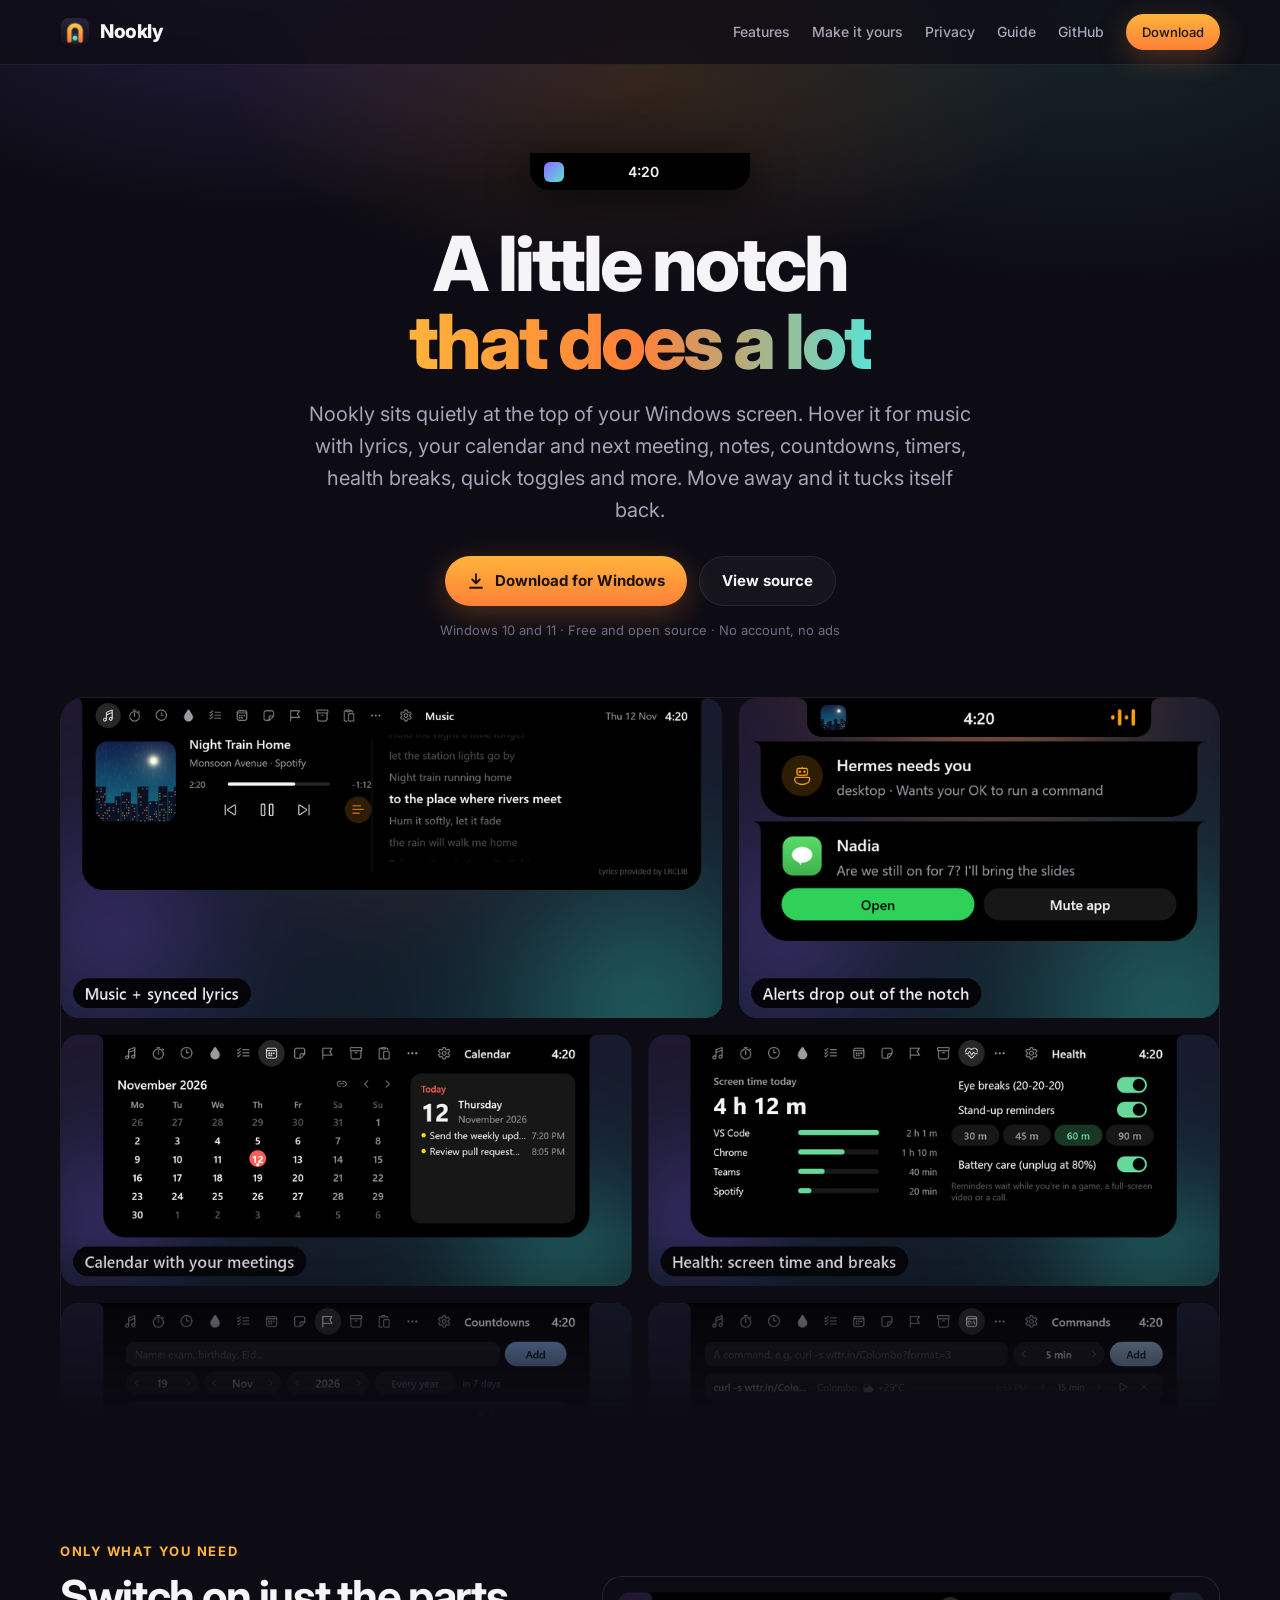
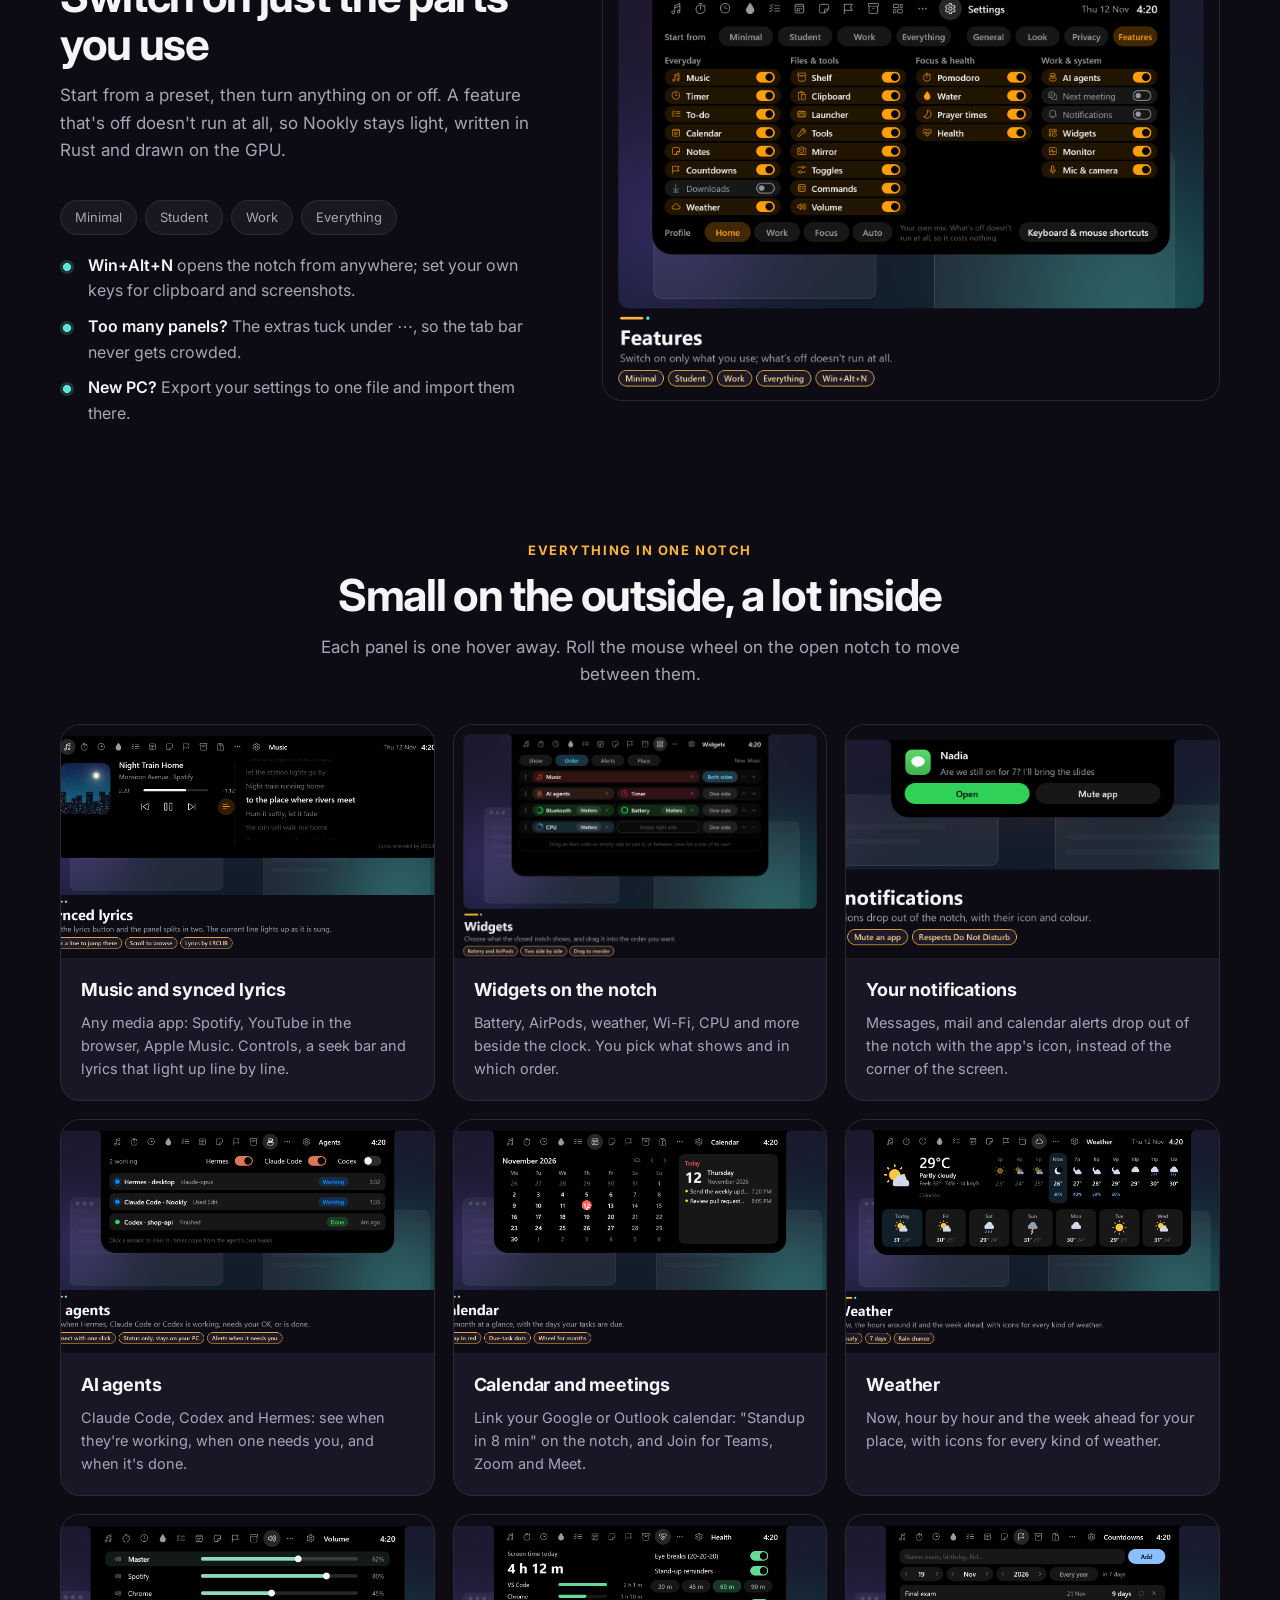
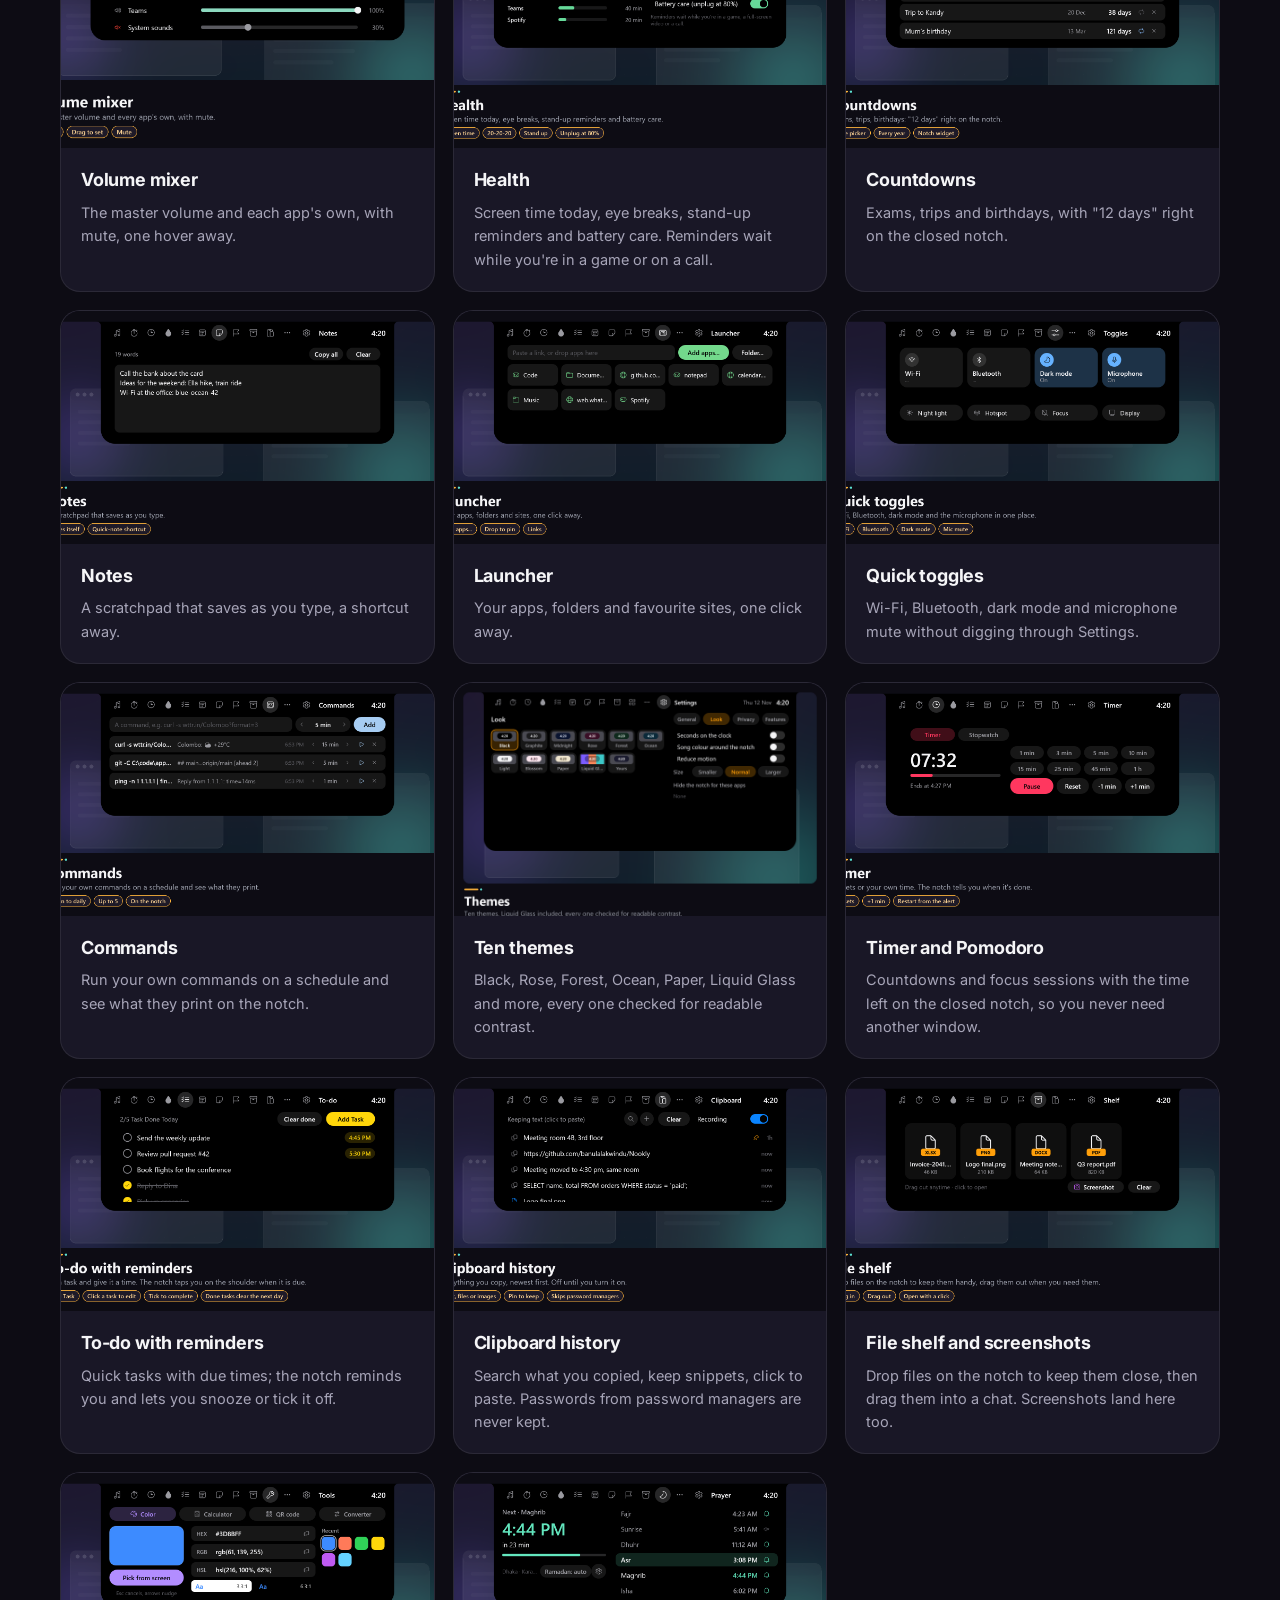
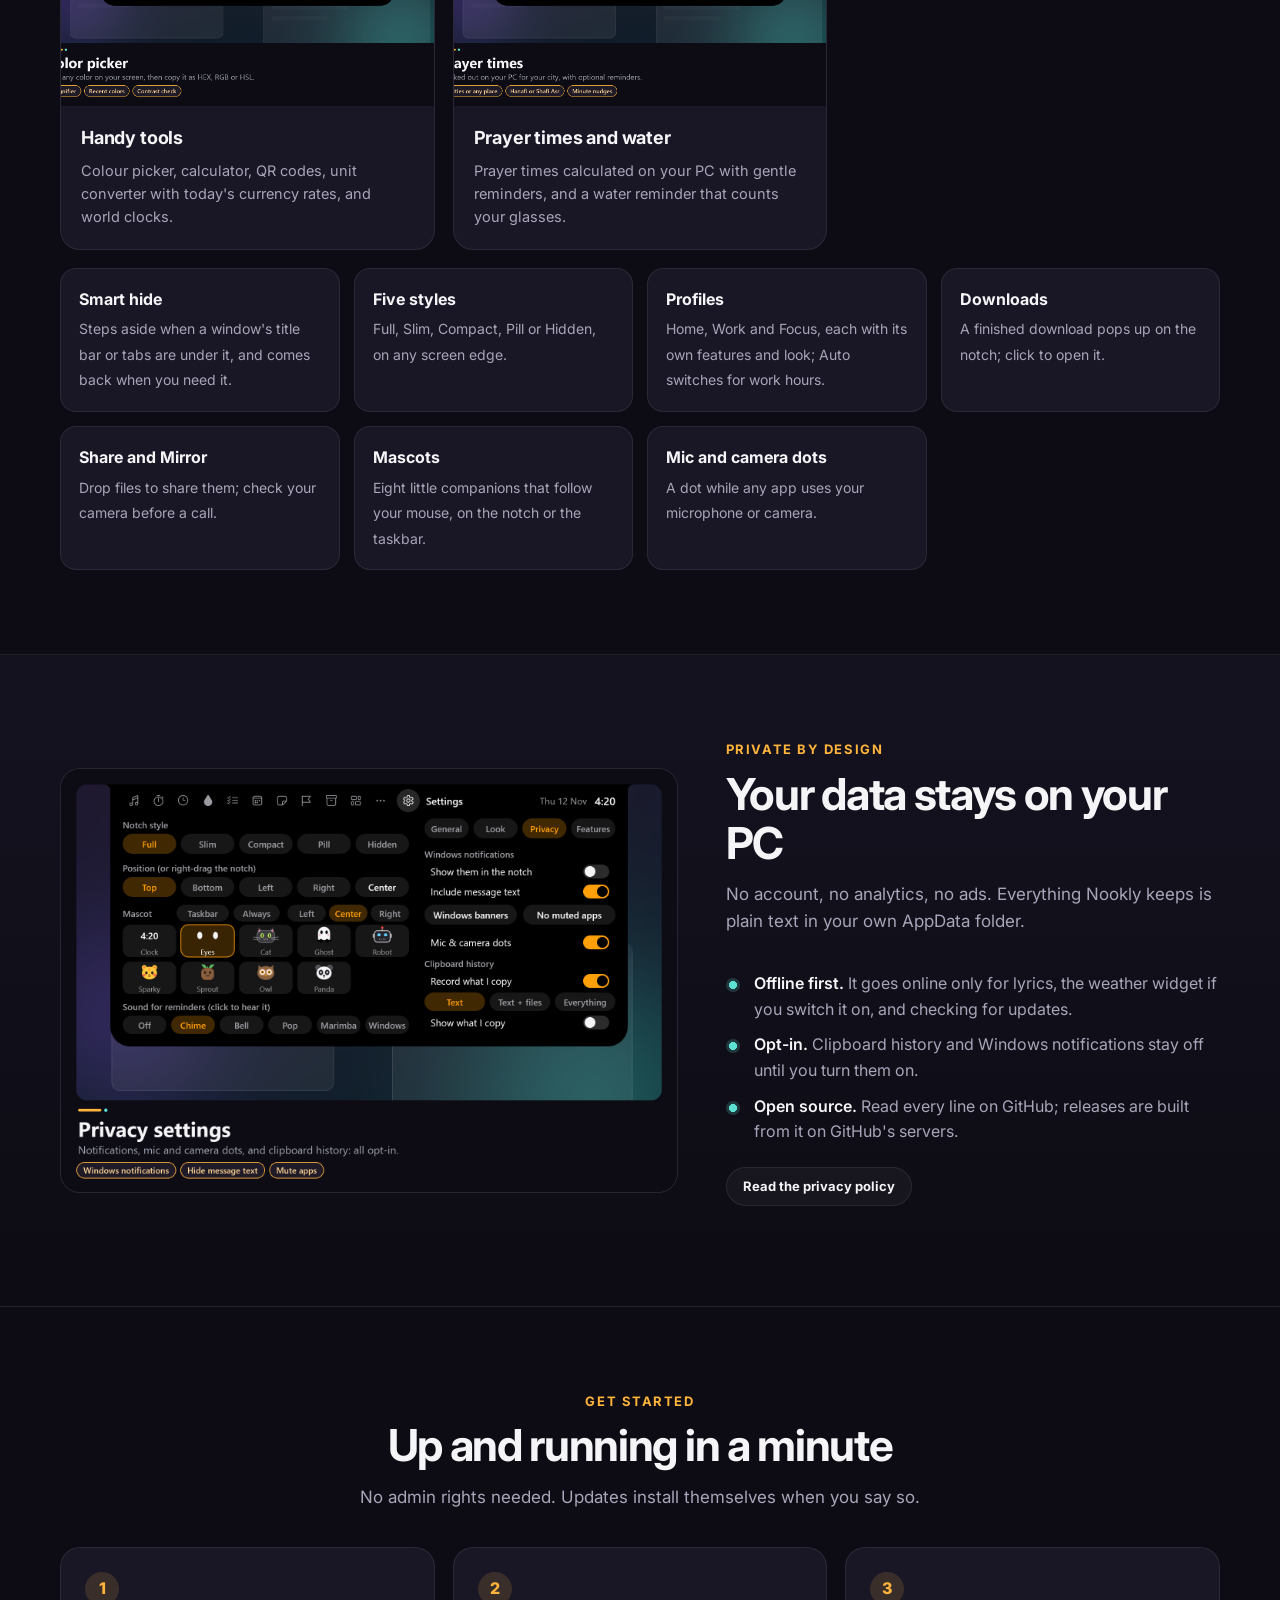
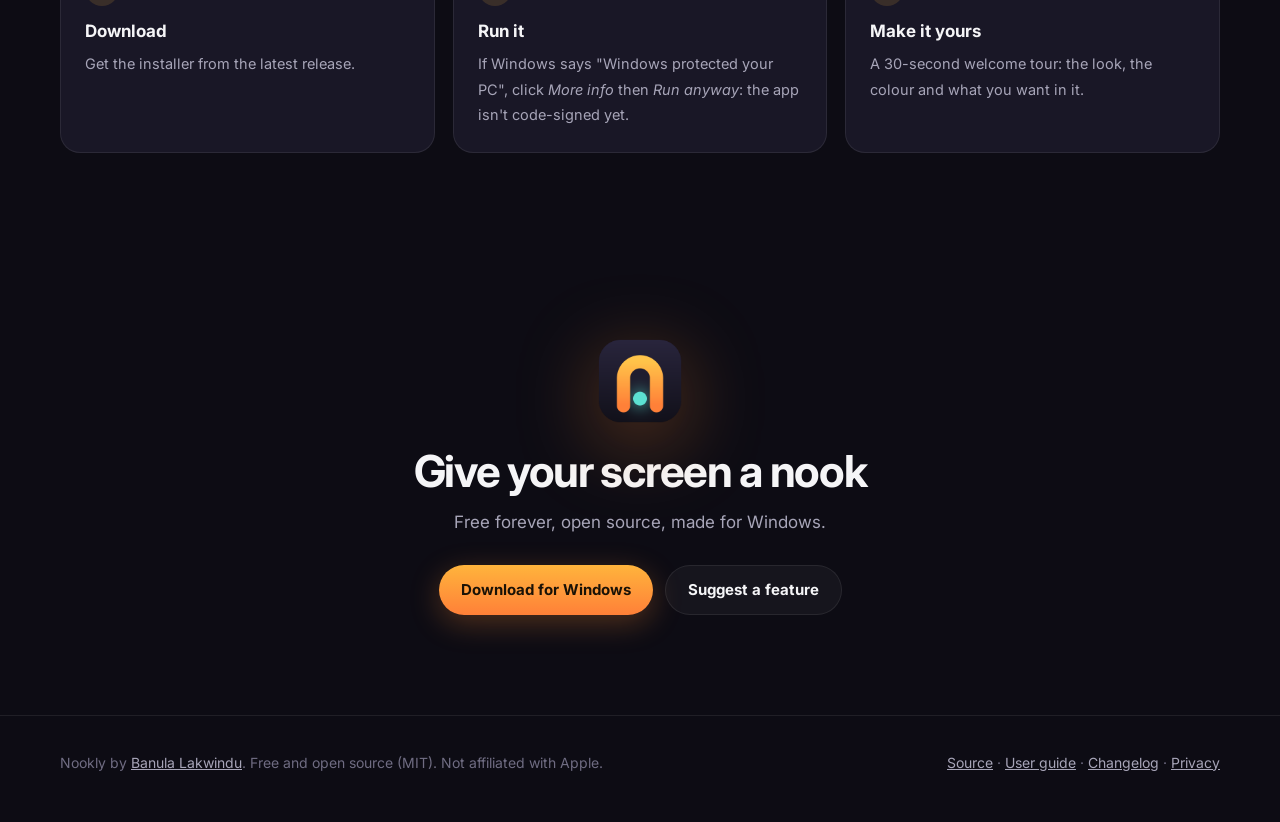
==== docs/index.html @ 904bcea2 "Nookly 0.3.1: Weather, Volume and a real Notes editor - Weather panel: now, the hours around it and " ====
<!doctype html>
<html lang="en">
<head>
<meta charset="utf-8">
<meta name="viewport" content="width=device-width, initial-scale=1">
<title>Nookly: a living notch for Windows</title>
<meta name="description" content="Nookly puts a small, smart notch at the top of your Windows screen: music with synced lyrics, widgets, notifications, AI agents, timers, to-do, calendar and more. Free and open source.">
<meta property="og:title" content="Nookly: a living notch for Windows">
<meta property="og:description" content="Music with lyrics, widgets, notifications, AI agents, timers, calendar and more, in a notch at the top of your screen. Free and open source.">
<meta property="og:image" content="https://banulalakwindu.github.io/Nookly/images/hero.png">
<meta property="og:url" content="https://banulalakwindu.github.io/Nookly/">
<meta name="twitter:card" content="summary_large_image">
<link rel="icon" type="image/png" href="images/logo.png">
<link rel="preconnect" href="https://fonts.googleapis.com">
<link rel="preconnect" href="https://fonts.gstatic.com" crossorigin>
<link href="https://fonts.googleapis.com/css2?family=Inter:wght@400;500;600;700;800&display=swap" rel="stylesheet">
<style>
  :root {
    --bg: #0d0c14;
    --bg2: #14121f;
    --card: #191726;
    --line: rgba(255, 255, 255, 0.08);
    --text: #f5f5f7;
    --dim: #a7a5b8;
    --faint: #6f6c82;
    --amber: #ffb43c;
    --amber2: #ff8038;
    --teal: #5ce1d2;
    --violet: #8b6cff;
    --radius: 20px;
  }
  * { box-sizing: border-box; }
  html { scroll-behavior: smooth; }
  body {
    margin: 0;
    background: var(--bg);
    color: var(--text);
    font: 16px/1.6 Inter, "Segoe UI", system-ui, sans-serif;
    -webkit-font-smoothing: antialiased;
    overflow-x: hidden;
  }
  a { color: inherit; }
  img { max-width: 100%; display: block; }
  .wrap { width: min(1160px, 100% - 32px); margin: 0 auto; }

  /* Nav */
  nav {
    position: sticky; top: 0; z-index: 10;
    backdrop-filter: blur(14px); -webkit-backdrop-filter: blur(14px);
    background: rgba(13, 12, 20, 0.72);
    border-bottom: 1px solid var(--line);
  }
  nav .wrap { display: flex; align-items: center; gap: 24px; height: 64px; }
  .brand { display: flex; align-items: center; gap: 10px; font-weight: 800; font-size: 19px; text-decoration: none; letter-spacing: -0.02em; }
  .brand img { width: 30px; height: 30px; }
  nav .links { margin-left: auto; display: flex; gap: 22px; align-items: center; }
  nav .links a { text-decoration: none; color: var(--dim); font-size: 14px; font-weight: 500; }
  nav .links a:hover { color: var(--text); }
  .btn {
    display: inline-flex; align-items: center; gap: 10px;
    padding: 12px 22px; border-radius: 999px;
    font-weight: 700; font-size: 15px; text-decoration: none;
    transition: transform .15s ease, box-shadow .15s ease;
  }
  .btn:hover { transform: translateY(-1px); }
  .btn.primary { background: linear-gradient(180deg, var(--amber), var(--amber2)); color: #1a1206; box-shadow: 0 8px 30px rgba(255, 140, 50, 0.28); }
  .btn.ghost { border: 1px solid var(--line); background: rgba(255,255,255,0.04); color: var(--text); }
  .btn.small { padding: 8px 16px; font-size: 13px; }

  /* Hero */
  .hero { position: relative; padding: 88px 0 40px; text-align: center; }
  .hero::before {
    content: ""; position: absolute; inset: -200px 0 auto 0; height: 700px; z-index: -1;
    background:
      radial-gradient(600px 300px at 50% 30%, rgba(255, 160, 60, 0.16), transparent 70%),
      radial-gradient(700px 400px at 20% 10%, rgba(139, 108, 255, 0.22), transparent 70%),
      radial-gradient(700px 400px at 85% 20%, rgba(92, 225, 210, 0.12), transparent 70%);
  }
  .notch-demo {
    margin: 0 auto 34px; width: 220px; height: 38px; border-radius: 0 0 20px 20px;
    background: #000; display: flex; align-items: center; justify-content: space-between;
    padding: 0 14px; font-weight: 600; font-size: 14px; box-shadow: 0 10px 40px rgba(0,0,0,.6), inset 0 -1px 0 rgba(255,255,255,0.06);
    animation: breathe 6s ease-in-out infinite;
  }
  .notch-demo .art { width: 20px; height: 20px; border-radius: 6px; background: linear-gradient(135deg, var(--violet), var(--teal)); }
  .notch-demo .eq { display: flex; gap: 2px; align-items: flex-end; height: 14px; }
  .notch-demo .eq i { width: 3px; background: var(--amber); border-radius: 2px; animation: eq 1s ease-in-out infinite; }
  .notch-demo .eq i:nth-child(2) { animation-delay: .2s; }
  .notch-demo .eq i:nth-child(3) { animation-delay: .4s; }
  @keyframes eq { 0%, 100% { height: 4px; } 50% { height: 14px; } }
  @keyframes breathe { 0%, 100% { width: 220px; } 50% { width: 250px; } }
  h1 { font-size: clamp(42px, 7vw, 76px); line-height: 1.02; letter-spacing: -0.04em; margin: 0 0 18px; font-weight: 800; }
  h1 .grad { background: linear-gradient(90deg, var(--amber), var(--amber2) 50%, var(--teal)); -webkit-background-clip: text; background-clip: text; color: transparent; }
  .lead { font-size: clamp(17px, 2.2vw, 20px); color: var(--dim); max-width: 680px; margin: 0 auto 30px; }
  .cta { display: flex; gap: 12px; justify-content: center; flex-wrap: wrap; }
  .meta { margin-top: 14px; color: var(--faint); font-size: 13px; }
  .shot-hero {
    margin: 56px auto 0; border-radius: 24px; overflow: hidden; border: 1px solid var(--line); box-shadow: 0 40px 120px rgba(0,0,0,.55);
    width: 100%; max-height: 720px; object-fit: cover; object-position: top;
    -webkit-mask-image: linear-gradient(180deg, #000 75%, transparent); mask-image: linear-gradient(180deg, #000 75%, transparent);
  }

  /* Sections */
  section { padding: 84px 0; }
  .eyebrow { color: var(--amber); font-weight: 700; font-size: 13px; letter-spacing: .12em; text-transform: uppercase; margin-bottom: 10px; }
  h2 { font-size: clamp(30px, 4.2vw, 44px); letter-spacing: -0.03em; line-height: 1.1; margin: 0 0 14px; }
  .sub { color: var(--dim); max-width: 640px; margin: 0 0 36px; font-size: 17px; }
  .center { text-align: center; }
  .center .sub { margin-left: auto; margin-right: auto; }

  /* Split rows */
  .split { display: grid; grid-template-columns: 1fr 1.25fr; gap: 48px; align-items: center; }
  .split.rev { grid-template-columns: 1.25fr 1fr; }
  .split.rev .text { order: 2; }
  .split .shot { border-radius: var(--radius); overflow: hidden; border: 1px solid var(--line); background: var(--bg2); }
  ul.ticks { list-style: none; padding: 0; margin: 18px 0 0; }
  ul.ticks li { padding-left: 28px; position: relative; margin: 10px 0; color: var(--dim); }
  ul.ticks li b { color: var(--text); font-weight: 600; }
  ul.ticks li::before { content: ""; position: absolute; left: 0; top: 7px; width: 14px; height: 14px; border-radius: 50%; background: radial-gradient(circle, var(--teal) 40%, rgba(92,225,210,0.2) 42%); }
  .chips { display: flex; flex-wrap: wrap; gap: 8px; margin-top: 18px; }
  .chip { padding: 6px 14px; border-radius: 999px; background: rgba(255,255,255,0.05); border: 1px solid var(--line); font-size: 13px; color: var(--dim); }

  /* Feature grid */
  .grid { display: grid; grid-template-columns: repeat(3, 1fr); gap: 18px; }
  .card { background: var(--card); border: 1px solid var(--line); border-radius: var(--radius); overflow: hidden; display: flex; flex-direction: column; transition: transform .2s ease, border-color .2s ease; }
  .card:hover { transform: translateY(-3px); border-color: rgba(255, 180, 60, 0.35); }
  .card img { aspect-ratio: 16 / 10; object-fit: cover; object-position: top; background: var(--bg2); cursor: zoom-in; }
  .card .body { padding: 18px 20px 20px; }
  .card h3 { margin: 0 0 6px; font-size: 18px; letter-spacing: -0.01em; }
  .card p { margin: 0; color: var(--dim); font-size: 14.5px; }

  /* Small feature list */
  .mini { display: grid; grid-template-columns: repeat(4, 1fr); gap: 14px; margin-top: 18px; }
  .mini div { background: var(--card); border: 1px solid var(--line); border-radius: 16px; padding: 18px; }
  .mini b { display: block; margin-bottom: 4px; }
  .mini span { color: var(--dim); font-size: 14px; }

  /* Install */
  .steps { display: grid; grid-template-columns: repeat(3, 1fr); gap: 18px; counter-reset: s; }
  .steps div { background: var(--card); border: 1px solid var(--line); border-radius: var(--radius); padding: 24px; counter-increment: s; }
  .steps div::before { content: counter(s); display: grid; place-items: center; width: 34px; height: 34px; border-radius: 50%; background: rgba(255,180,60,0.14); color: var(--amber); font-weight: 800; margin-bottom: 12px; }
  .steps b { display: block; margin-bottom: 6px; font-size: 17px; }
  .steps span { color: var(--dim); font-size: 14.5px; }

  .privacy { background: linear-gradient(180deg, var(--bg2), var(--bg)); border-top: 1px solid var(--line); border-bottom: 1px solid var(--line); }

  .final { text-align: center; padding: 100px 0; }
  .final img { width: 88px; margin: 0 auto 22px; filter: drop-shadow(0 18px 40px rgba(255, 140, 50, .35)); }

  footer { border-top: 1px solid var(--line); padding: 36px 0 48px; color: var(--faint); font-size: 14px; }
  footer .wrap { display: flex; gap: 20px; justify-content: space-between; flex-wrap: wrap; }
  footer a { color: var(--dim); }

  /* Lightbox */
  .lb { position: fixed; inset: 0; background: rgba(5, 5, 10, 0.92); display: none; place-items: center; z-index: 50; padding: 24px; cursor: zoom-out; }
  .lb.on { display: grid; }
  .lb img { max-height: 92vh; border-radius: 14px; }

  @media (max-width: 900px) {
    .grid { grid-template-columns: repeat(2, 1fr); }
    .mini { grid-template-columns: repeat(2, 1fr); }
    .split, .split.rev { grid-template-columns: 1fr; gap: 26px; }
    .split.rev .text { order: 0; }
    .steps { grid-template-columns: 1fr; }
    nav .links a.hide-sm { display: none; }
  }
  @media (max-width: 560px) {
    .grid, .mini { grid-template-columns: 1fr; }
    section { padding: 64px 0; }
    .hero { padding-top: 56px; }
  }
  @media (prefers-reduced-motion: reduce) {
    * { animation: none !important; transition: none !important; }
  }
</style>
</head>
<body>

<nav>
  <div class="wrap">
    <a class="brand" href="#"><img src="images/logo.png" alt="">Nookly</a>
    <div class="links">
      <a class="hide-sm" href="#features">Features</a>
      <a class="hide-sm" href="#choose">Make it yours</a>
      <a class="hide-sm" href="#privacy">Privacy</a>
      <a class="hide-sm" href="https://github.com/banulalakwindu/Nookly/blob/main/docs/USER_GUIDE.md">Guide</a>
      <a href="https://github.com/banulalakwindu/Nookly">GitHub</a>
      <a class="btn primary small" href="https://github.com/banulalakwindu/Nookly/releases/latest" data-dl>Download</a>
    </div>
  </div>
</nav>

<header class="hero">
  <div class="wrap">
    <div class="notch-demo" aria-hidden="true"><span class="art"></span><span>4:20</span><span class="eq"><i></i><i></i><i></i></span></div>
    <h1>A little notch<br><span class="grad">that does a lot</span></h1>
    <p class="lead">Nookly sits quietly at the top of your Windows screen. Hover it for music with lyrics, your calendar and next meeting, notes, countdowns, timers, health breaks, quick toggles and more. Move away and it tucks itself back.</p>
    <div class="cta">
      <a class="btn primary" href="https://github.com/banulalakwindu/Nookly/releases/latest" data-dl>
        <svg width="18" height="18" viewBox="0 0 24 24" fill="none" stroke="currentColor" stroke-width="2.4" stroke-linecap="round" stroke-linejoin="round"><path d="M12 3v12m0 0-5-5m5 5 5-5M4 21h16"/></svg>
        <span>Download for Windows</span>
      </a>
      <a class="btn ghost" href="https://github.com/banulalakwindu/Nookly">View source</a>
    </div>
    <div class="meta"><span id="dl-meta">Windows 10 and 11</span> · Free and open source · No account, no ads</div>
    <img class="shot-hero" src="images/hero-collage.png" alt="Nookly: music with lyrics, alerts, AI agents, tools, system monitor and clipboard">
  </div>
</header>

<section id="choose">
  <div class="wrap split">
    <div class="text">
      <div class="eyebrow">Only what you need</div>
      <h2>Switch on just the parts you use</h2>
      <p class="sub">Start from a preset, then turn anything on or off. A feature that's off doesn't run at all, so Nookly stays light, written in Rust and drawn on the GPU.</p>
      <div class="chips"><span class="chip">Minimal</span><span class="chip">Student</span><span class="chip">Work</span><span class="chip">Everything</span></div>
      <ul class="ticks">
        <li><b>Win+Alt+N</b> opens the notch from anywhere; set your own keys for clipboard and screenshots.</li>
        <li><b>Too many panels?</b> The extras tuck under ⋯, so the tab bar never gets crowded.</li>
        <li><b>New PC?</b> Export your settings to one file and import them there.</li>
      </ul>
    </div>
    <div class="shot"><img src="images/settings-features.png" alt="Settings: Features page with presets and switches" loading="lazy"></div>
  </div>
</section>

<section id="features" style="padding-top:20px">
  <div class="wrap">
    <div class="center">
      <div class="eyebrow">Everything in one notch</div>
      <h2>Small on the outside, a lot inside</h2>
      <p class="sub">Each panel is one hover away. Roll the mouse wheel on the open notch to move between them.</p>
    </div>
    <div class="grid">
      <div class="card"><img src="images/lyrics.png" alt="Music with synced lyrics" loading="lazy"><div class="body"><h3>Music and synced lyrics</h3><p>Any media app: Spotify, YouTube in the browser, Apple Music. Controls, a seek bar and lyrics that light up line by line.</p></div></div>
      <div class="card"><img src="images/widgets.png" alt="Widgets on the closed notch" loading="lazy"><div class="body"><h3>Widgets on the notch</h3><p>Battery, AirPods, weather, Wi-Fi, CPU and more beside the clock. You pick what shows and in which order.</p></div></div>
      <div class="card"><img src="images/notifications.png" alt="Windows notifications in the notch" loading="lazy"><div class="body"><h3>Your notifications</h3><p>Messages, mail and calendar alerts drop out of the notch with the app's icon, instead of the corner of the screen.</p></div></div>
      <div class="card"><img src="images/agents.png" alt="AI agents" loading="lazy"><div class="body"><h3>AI agents</h3><p>Claude Code, Codex and Hermes: see when they're working, when one needs you, and when it's done.</p></div></div>
      <div class="card"><img src="images/calendar.png" alt="Calendar" loading="lazy"><div class="body"><h3>Calendar and meetings</h3><p>Link your Google or Outlook calendar: "Standup in 8 min" on the notch, and Join for Teams, Zoom and Meet.</p></div></div>
      <div class="card"><img src="images/weather.png" alt="Weather" loading="lazy"><div class="body"><h3>Weather</h3><p>Now, hour by hour and the week ahead for your place, with icons for every kind of weather.</p></div></div>
      <div class="card"><img src="images/volume.png" alt="Volume mixer" loading="lazy"><div class="body"><h3>Volume mixer</h3><p>The master volume and each app's own, with mute, one hover away.</p></div></div>
      <div class="card"><img src="images/health.png" alt="Health" loading="lazy"><div class="body"><h3>Health</h3><p>Screen time today, eye breaks, stand-up reminders and battery care. Reminders wait while you're in a game or on a call.</p></div></div>
      <div class="card"><img src="images/countdowns.png" alt="Countdowns" loading="lazy"><div class="body"><h3>Countdowns</h3><p>Exams, trips and birthdays, with "12 days" right on the closed notch.</p></div></div>
      <div class="card"><img src="images/notes.png" alt="Notes" loading="lazy"><div class="body"><h3>Notes</h3><p>A scratchpad that saves as you type, a shortcut away.</p></div></div>
      <div class="card"><img src="images/launcher.png" alt="Launcher" loading="lazy"><div class="body"><h3>Launcher</h3><p>Your apps, folders and favourite sites, one click away.</p></div></div>
      <div class="card"><img src="images/toggles.png" alt="Quick toggles" loading="lazy"><div class="body"><h3>Quick toggles</h3><p>Wi-Fi, Bluetooth, dark mode and microphone mute without digging through Settings.</p></div></div>
      <div class="card"><img src="images/commands.png" alt="Commands" loading="lazy"><div class="body"><h3>Commands</h3><p>Run your own commands on a schedule and see what they print on the notch.</p></div></div>
      <div class="card"><img src="images/themes.png" alt="Themes" loading="lazy"><div class="body"><h3>Ten themes</h3><p>Black, Rose, Forest, Ocean, Paper, Liquid Glass and more, every one checked for readable contrast.</p></div></div>
      <div class="card"><img src="images/timer.png" alt="Timer" loading="lazy"><div class="body"><h3>Timer and Pomodoro</h3><p>Countdowns and focus sessions with the time left on the closed notch, so you never need another window.</p></div></div>
      <div class="card"><img src="images/todo.png" alt="To-do" loading="lazy"><div class="body"><h3>To-do with reminders</h3><p>Quick tasks with due times; the notch reminds you and lets you snooze or tick it off.</p></div></div>
      <div class="card"><img src="images/clipboard.png" alt="Clipboard history" loading="lazy"><div class="body"><h3>Clipboard history</h3><p>Search what you copied, keep snippets, click to paste. Passwords from password managers are never kept.</p></div></div>
      <div class="card"><img src="images/shelf.png" alt="File shelf" loading="lazy"><div class="body"><h3>File shelf and screenshots</h3><p>Drop files on the notch to keep them close, then drag them into a chat. Screenshots land here too.</p></div></div>
      <div class="card"><img src="images/tools.png" alt="Tools" loading="lazy"><div class="body"><h3>Handy tools</h3><p>Colour picker, calculator, QR codes, unit converter with today's currency rates, and world clocks.</p></div></div>
      <div class="card"><img src="images/prayer.png" alt="Prayer times" loading="lazy"><div class="body"><h3>Prayer times and water</h3><p>Prayer times calculated on your PC with gentle reminders, and a water reminder that counts your glasses.</p></div></div>
    </div>
    <div class="mini">
      <div><b>Smart hide</b><span>Steps aside when a window's title bar or tabs are under it, and comes back when you need it.</span></div>
      <div><b>Five styles</b><span>Full, Slim, Compact, Pill or Hidden, on any screen edge.</span></div>
      <div><b>Profiles</b><span>Home, Work and Focus, each with its own features and look; Auto switches for work hours.</span></div>
      <div><b>Downloads</b><span>A finished download pops up on the notch; click to open it.</span></div>
      <div><b>Share and Mirror</b><span>Drop files to share them; check your camera before a call.</span></div>
      <div><b>Mascots</b><span>Eight little companions that follow your mouse, on the notch or the taskbar.</span></div>
      <div><b>Mic and camera dots</b><span>A dot while any app uses your microphone or camera.</span></div>
    </div>
  </div>
</section>

<section id="privacy" class="privacy">
  <div class="wrap split rev">
    <div class="text">
      <div class="eyebrow">Private by design</div>
      <h2>Your data stays on your PC</h2>
      <p class="sub">No account, no analytics, no ads. Everything Nookly keeps is plain text in your own AppData folder.</p>
      <ul class="ticks">
        <li><b>Offline first.</b> It goes online only for lyrics, the weather widget if you switch it on, and checking for updates.</li>
        <li><b>Opt-in.</b> Clipboard history and Windows notifications stay off until you turn them on.</li>
        <li><b>Open source.</b> Read every line on GitHub; releases are built from it on GitHub's servers.</li>
      </ul>
      <p style="margin-top:22px"><a class="btn ghost small" href="https://github.com/banulalakwindu/Nookly/blob/main/PRIVACY.md">Read the privacy policy</a></p>
    </div>
    <div class="shot"><img src="images/settings-privacy.png" alt="Privacy settings" loading="lazy"></div>
  </div>
</section>

<section id="install">
  <div class="wrap">
    <div class="center">
      <div class="eyebrow">Get started</div>
      <h2>Up and running in a minute</h2>
      <p class="sub">No admin rights needed. Updates install themselves when you say so.</p>
    </div>
    <div class="steps">
      <div><b>Download</b><span>Get the installer from the latest release.</span></div>
      <div><b>Run it</b><span>If Windows says "Windows protected your PC", click <i>More info</i> then <i>Run anyway</i>: the app isn't code-signed yet.</span></div>
      <div><b>Make it yours</b><span>A 30-second welcome tour: the look, the colour and what you want in it.</span></div>
    </div>
  </div>
</section>

<section class="final">
  <div class="wrap">
    <img src="images/logo.png" alt="Nookly logo">
    <h2>Give your screen a nook</h2>
    <p class="sub" style="margin:0 auto 28px">Free forever, open source, made for Windows.</p>
    <div class="cta">
      <a class="btn primary" href="https://github.com/banulalakwindu/Nookly/releases/latest" data-dl><span>Download for Windows</span></a>
      <a class="btn ghost" href="https://github.com/banulalakwindu/Nookly/issues/new/choose">Suggest a feature</a>
    </div>
  </div>
</section>

<footer>
  <div class="wrap">
    <div>Nookly by <a href="https://github.com/banulalakwindu">Banula Lakwindu</a>. Free and open source (MIT). Not affiliated with Apple.</div>
    <div><a href="https://github.com/banulalakwindu/Nookly">Source</a> · <a href="https://github.com/banulalakwindu/Nookly/blob/main/docs/USER_GUIDE.md">User guide</a> · <a href="https://github.com/banulalakwindu/Nookly/blob/main/CHANGELOG.md">Changelog</a> · <a href="https://github.com/banulalakwindu/Nookly/blob/main/PRIVACY.md">Privacy</a></div>
  </div>
</footer>

<div class="lb" id="lb"><img alt=""></div>

<script>
  // Point the download buttons straight at the latest installer.
  fetch("https://api.github.com/repos/banulalakwindu/Nookly/releases/latest")
    .then(function (r) { return r.ok ? r.json() : null; })
    .then(function (rel) {
      if (!rel) return;
      var a = (rel.assets || []).find(function (x) { return /^NooklySetup.*\.exe$/i.test(x.name); });
      if (a) document.querySelectorAll("[data-dl]").forEach(function (el) { el.href = a.browser_download_url; });
      var mb = a ? " · " + (a.size / 1048576).toFixed(1) + " MB" : "";
      document.getElementById("dl-meta").textContent = "Version " + String(rel.tag_name || "").replace(/^v/, "") + mb + " · Windows 10 and 11";
    })
    .catch(function () {});
  // Click a screenshot to see it large.
  var lb = document.getElementById("lb");
  document.querySelectorAll(".card img, .shot img").forEach(function (img) {
    img.addEventListener("click", function () { lb.querySelector("img").src = img.src; lb.classList.add("on"); });
  });
  lb.addEventListener("click", function () { lb.classList.remove("on"); });
  document.addEventListener("keydown", function (e) { if (e.key === "Escape") lb.classList.remove("on"); });
</script>
</body>
</html>
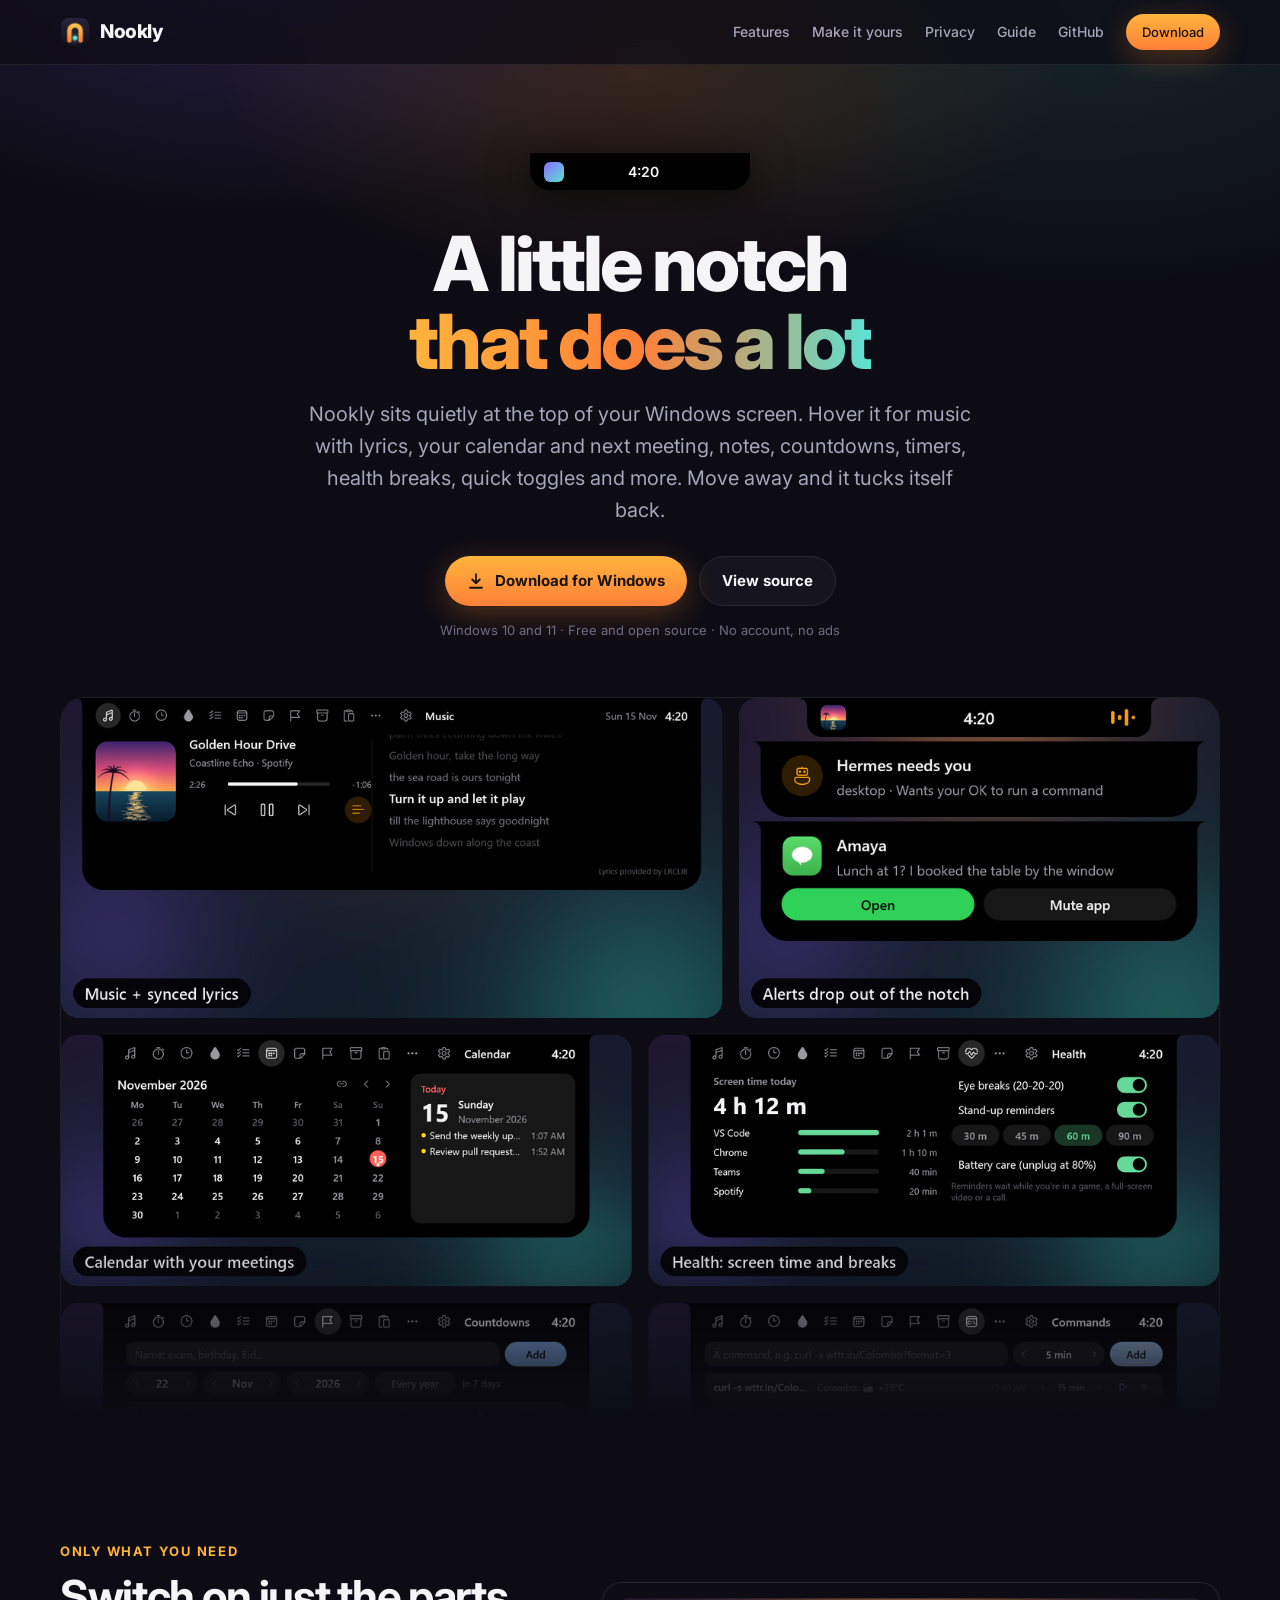
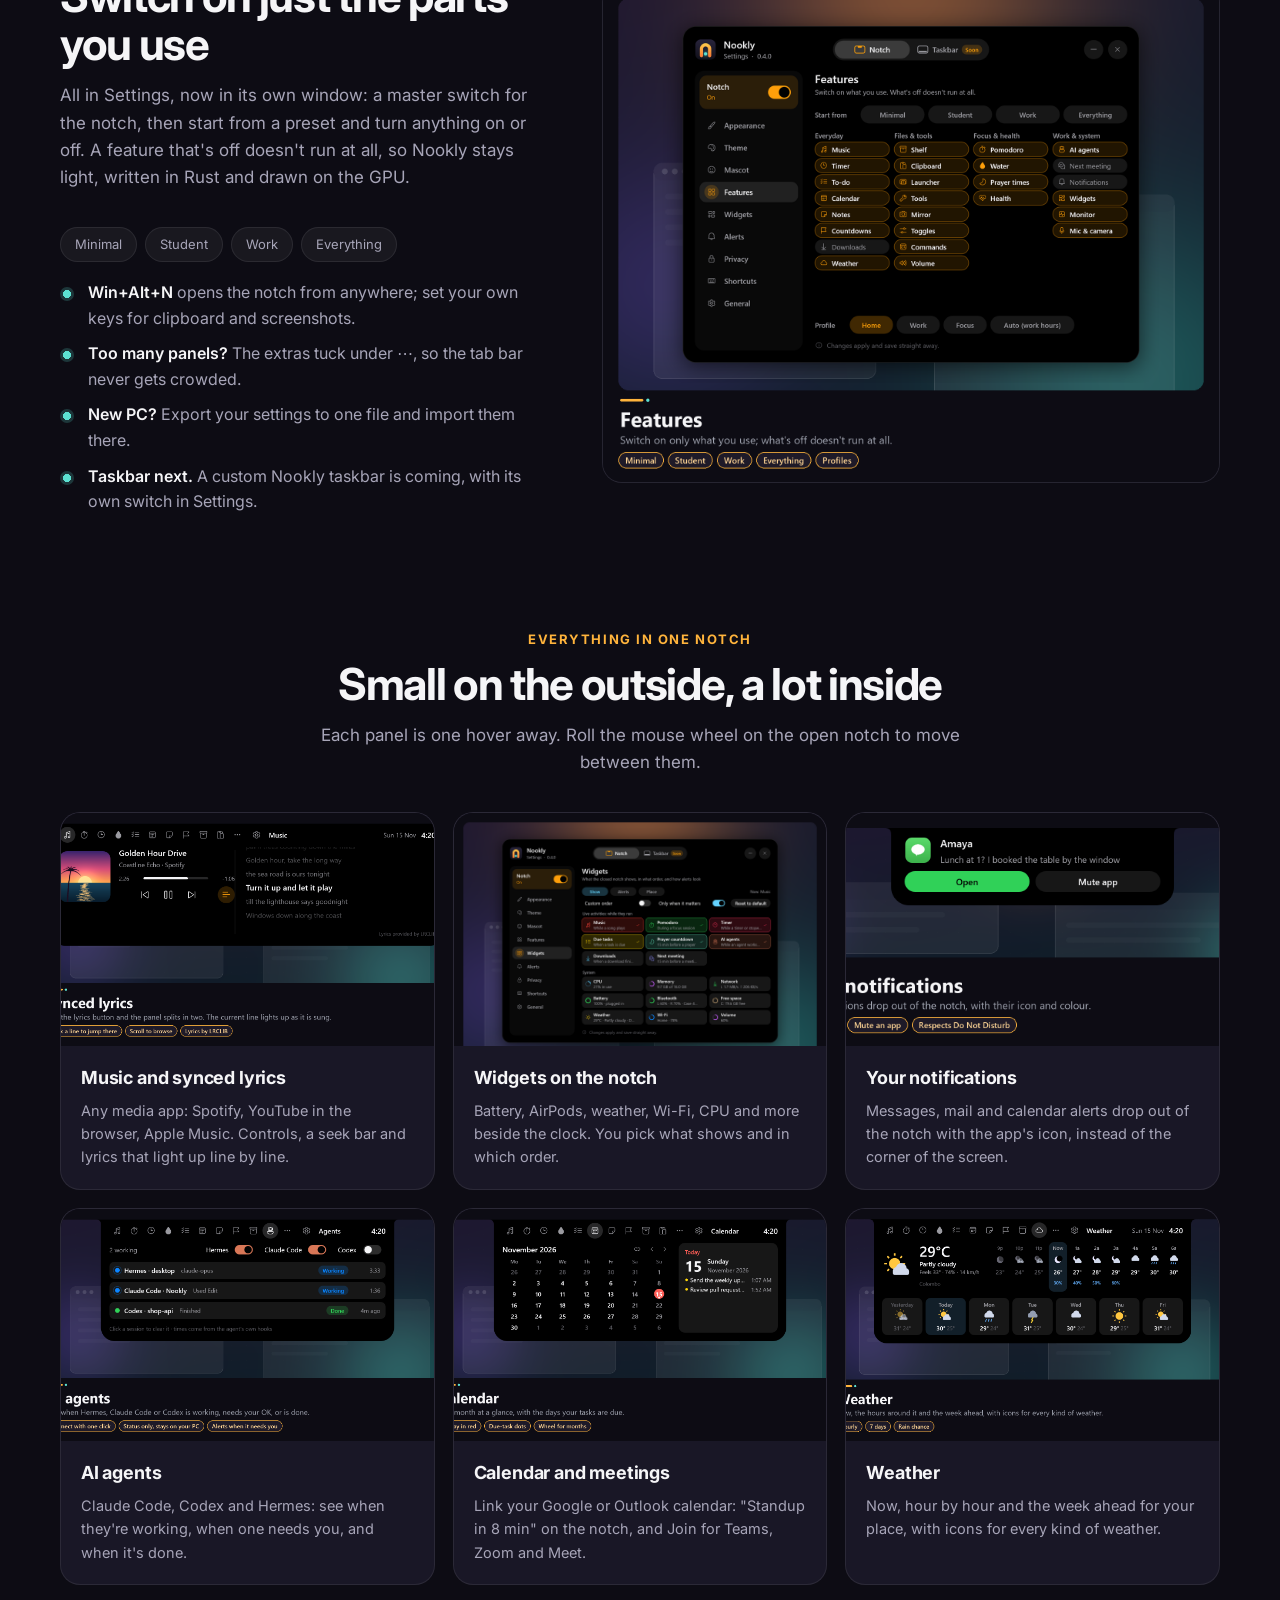
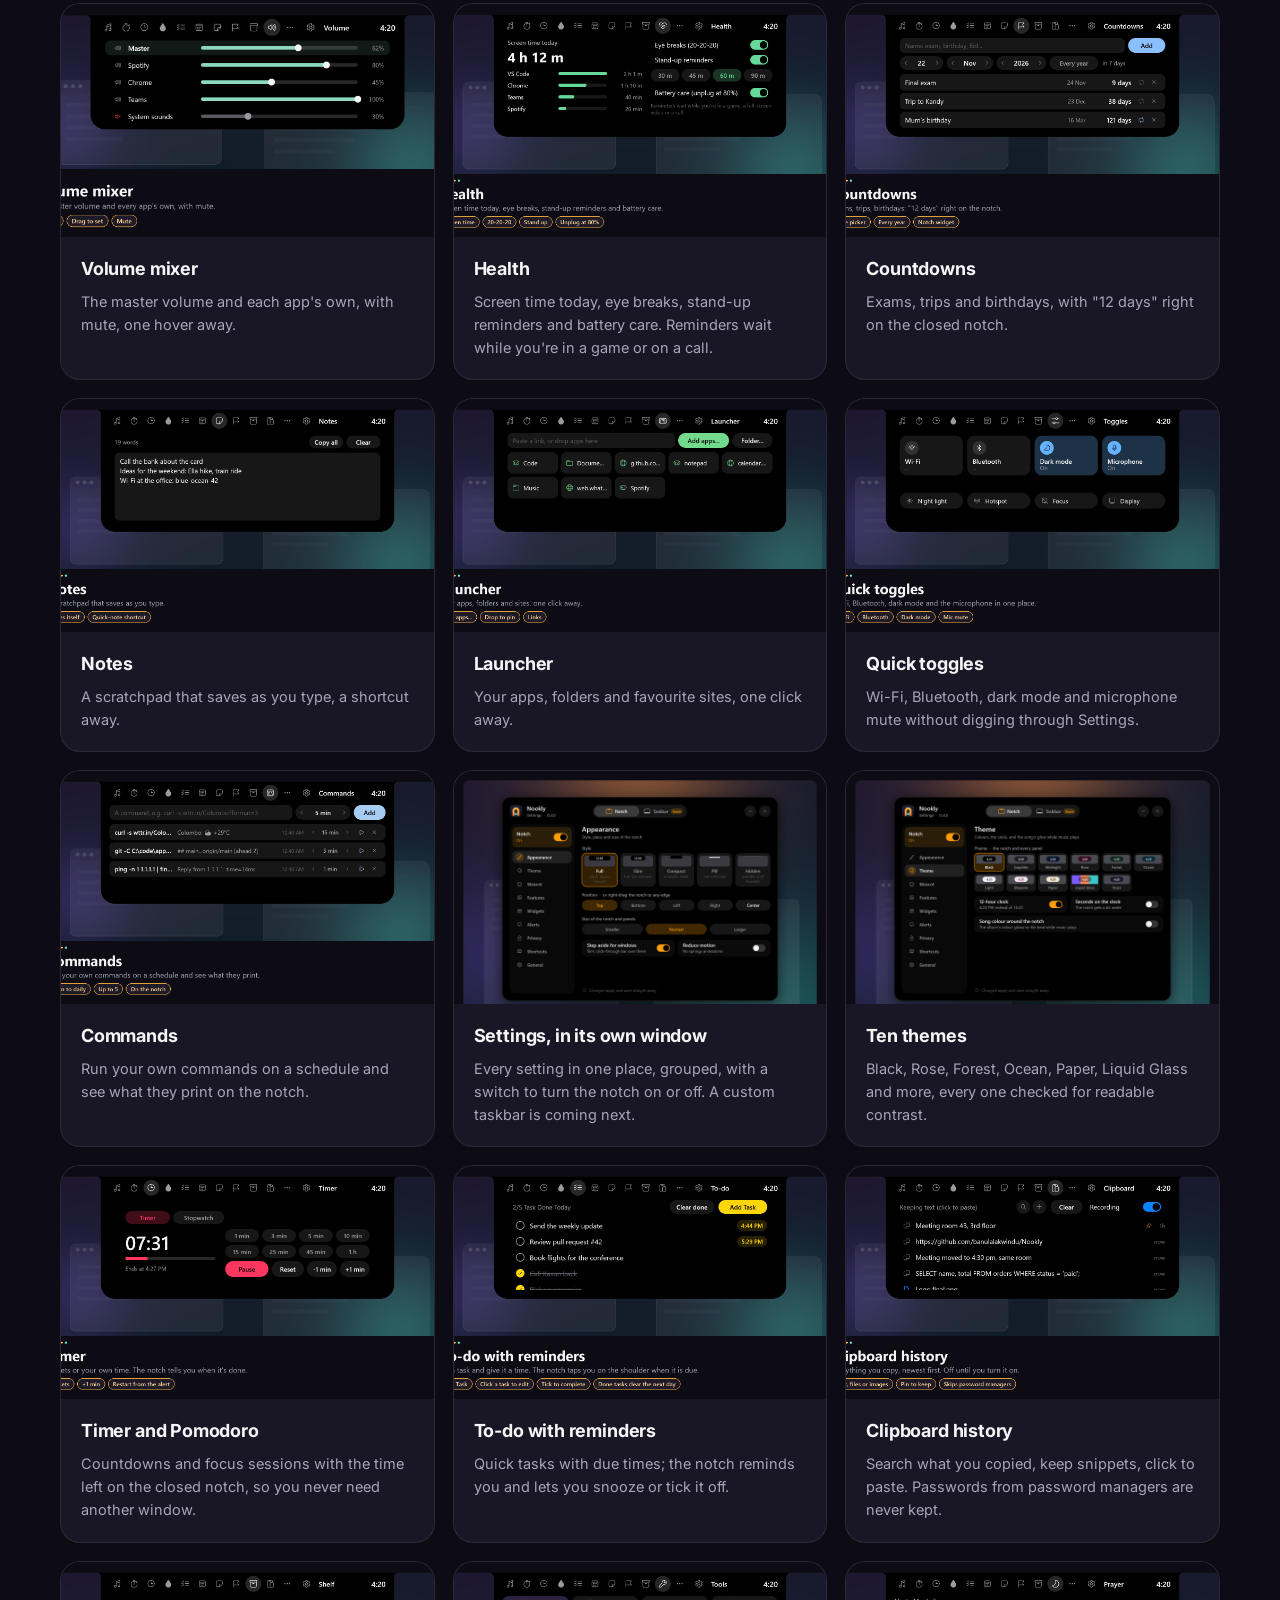
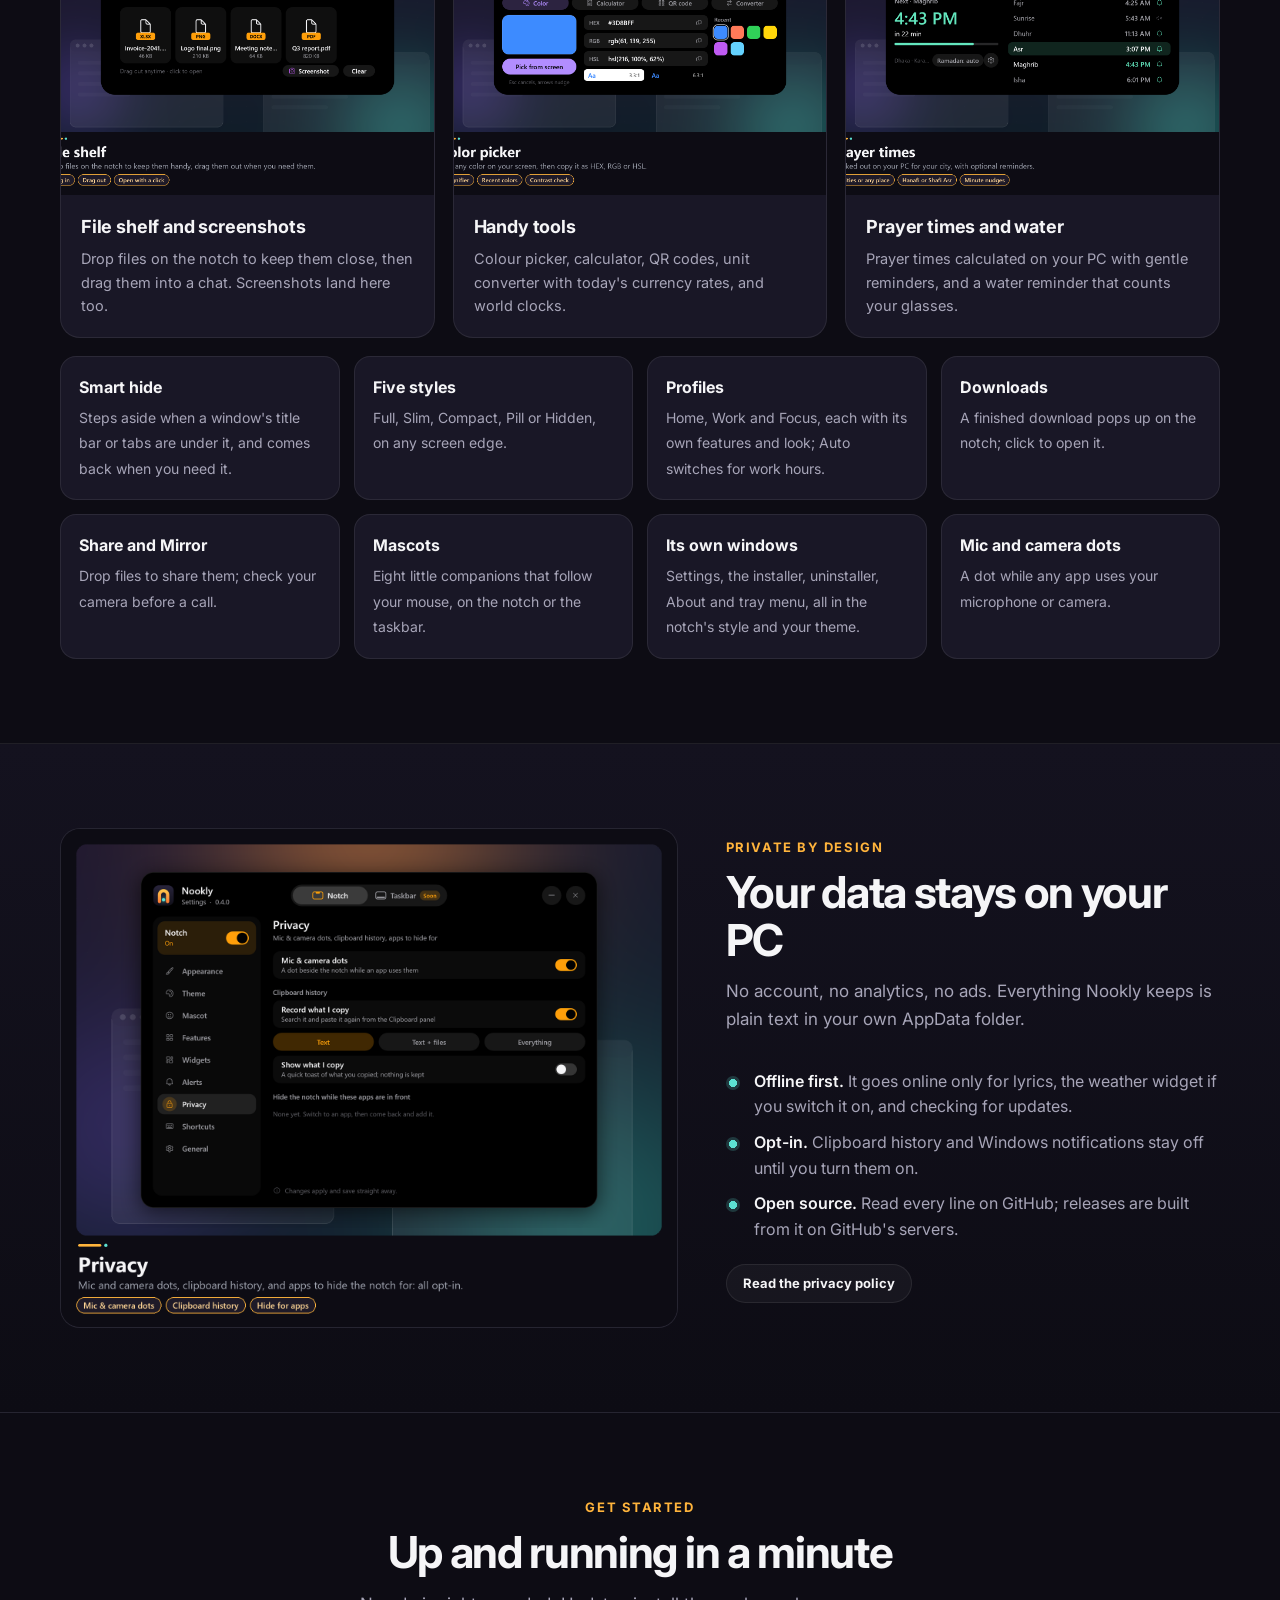
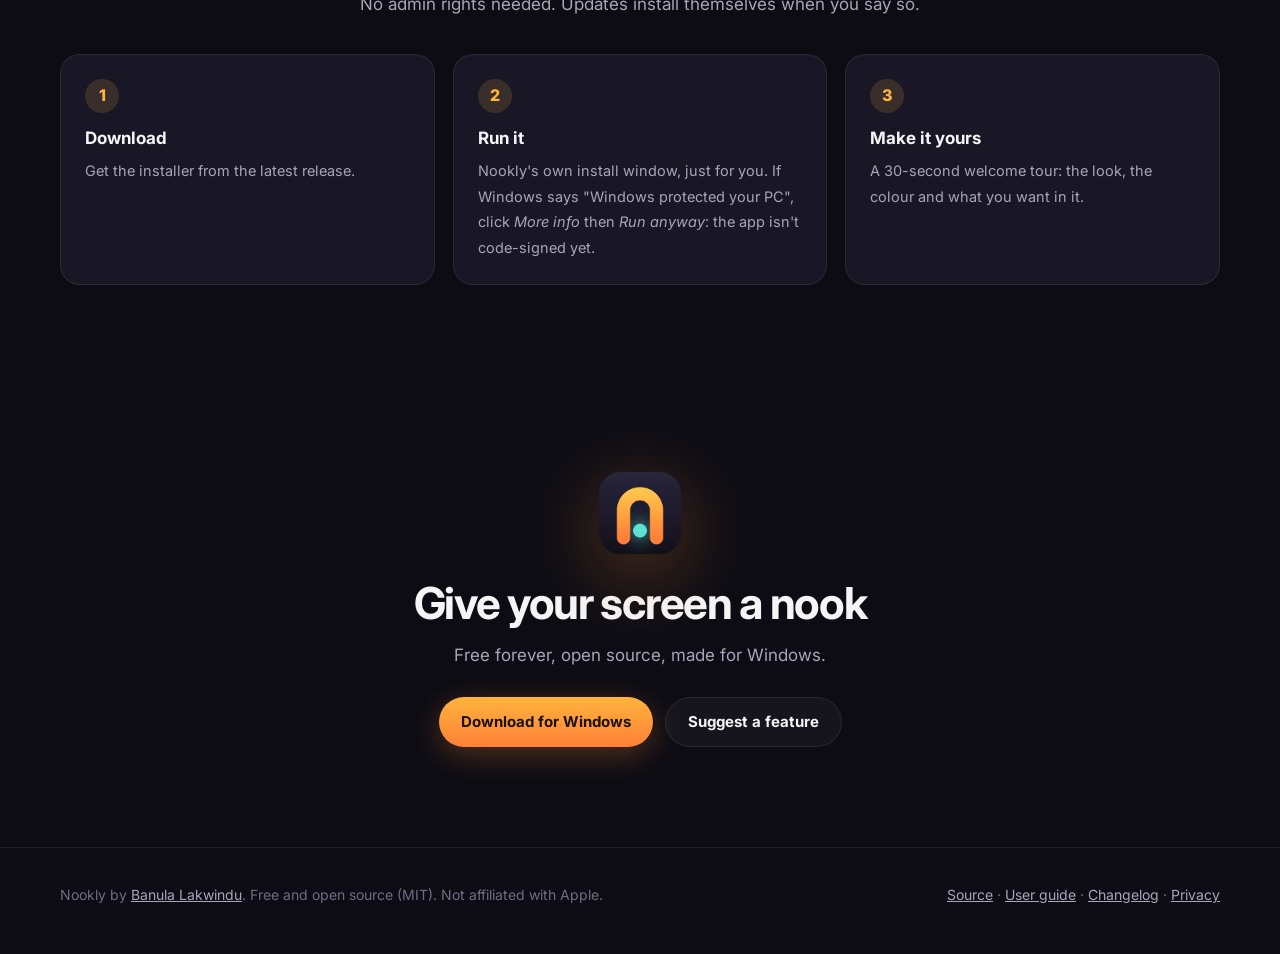
==== commit 08a670bd: "Nookly 0.4.0: Settings in its own window, and Nookly's own installer - Settings opens in a small the" ====
--- a/docs/index.html
+++ b/docs/index.html
@@ -212,12 +212,13 @@
     <div class="text">
       <div class="eyebrow">Only what you need</div>
       <h2>Switch on just the parts you use</h2>
-      <p class="sub">Start from a preset, then turn anything on or off. A feature that's off doesn't run at all, so Nookly stays light, written in Rust and drawn on the GPU.</p>
+      <p class="sub">All in Settings, now in its own window: a master switch for the notch, then start from a preset and turn anything on or off. A feature that's off doesn't run at all, so Nookly stays light, written in Rust and drawn on the GPU.</p>
       <div class="chips"><span class="chip">Minimal</span><span class="chip">Student</span><span class="chip">Work</span><span class="chip">Everything</span></div>
       <ul class="ticks">
         <li><b>Win+Alt+N</b> opens the notch from anywhere; set your own keys for clipboard and screenshots.</li>
         <li><b>Too many panels?</b> The extras tuck under ⋯, so the tab bar never gets crowded.</li>
         <li><b>New PC?</b> Export your settings to one file and import them there.</li>
+        <li><b>Taskbar next.</b> A custom Nookly taskbar is coming, with its own switch in Settings.</li>
       </ul>
     </div>
     <div class="shot"><img src="images/settings-features.png" alt="Settings: Features page with presets and switches" loading="lazy"></div>
@@ -245,6 +246,7 @@
       <div class="card"><img src="images/launcher.png" alt="Launcher" loading="lazy"><div class="body"><h3>Launcher</h3><p>Your apps, folders and favourite sites, one click away.</p></div></div>
       <div class="card"><img src="images/toggles.png" alt="Quick toggles" loading="lazy"><div class="body"><h3>Quick toggles</h3><p>Wi-Fi, Bluetooth, dark mode and microphone mute without digging through Settings.</p></div></div>
       <div class="card"><img src="images/commands.png" alt="Commands" loading="lazy"><div class="body"><h3>Commands</h3><p>Run your own commands on a schedule and see what they print on the notch.</p></div></div>
+      <div class="card"><img src="images/settings.png" alt="Settings window" loading="lazy"><div class="body"><h3>Settings, in its own window</h3><p>Every setting in one place, grouped, with a switch to turn the notch on or off. A custom taskbar is coming next.</p></div></div>
       <div class="card"><img src="images/themes.png" alt="Themes" loading="lazy"><div class="body"><h3>Ten themes</h3><p>Black, Rose, Forest, Ocean, Paper, Liquid Glass and more, every one checked for readable contrast.</p></div></div>
       <div class="card"><img src="images/timer.png" alt="Timer" loading="lazy"><div class="body"><h3>Timer and Pomodoro</h3><p>Countdowns and focus sessions with the time left on the closed notch, so you never need another window.</p></div></div>
       <div class="card"><img src="images/todo.png" alt="To-do" loading="lazy"><div class="body"><h3>To-do with reminders</h3><p>Quick tasks with due times; the notch reminds you and lets you snooze or tick it off.</p></div></div>
@@ -260,6 +262,7 @@
       <div><b>Downloads</b><span>A finished download pops up on the notch; click to open it.</span></div>
       <div><b>Share and Mirror</b><span>Drop files to share them; check your camera before a call.</span></div>
       <div><b>Mascots</b><span>Eight little companions that follow your mouse, on the notch or the taskbar.</span></div>
+      <div><b>Its own windows</b><span>Settings, the installer, uninstaller, About and tray menu, all in the notch's style and your theme.</span></div>
       <div><b>Mic and camera dots</b><span>A dot while any app uses your microphone or camera.</span></div>
     </div>
   </div>
@@ -291,7 +294,7 @@
     </div>
     <div class="steps">
       <div><b>Download</b><span>Get the installer from the latest release.</span></div>
-      <div><b>Run it</b><span>If Windows says "Windows protected your PC", click <i>More info</i> then <i>Run anyway</i>: the app isn't code-signed yet.</span></div>
+      <div><b>Run it</b><span>Nookly's own install window, just for you. If Windows says "Windows protected your PC", click <i>More info</i> then <i>Run anyway</i>: the app isn't code-signed yet.</span></div>
       <div><b>Make it yours</b><span>A 30-second welcome tour: the look, the colour and what you want in it.</span></div>
     </div>
   </div>
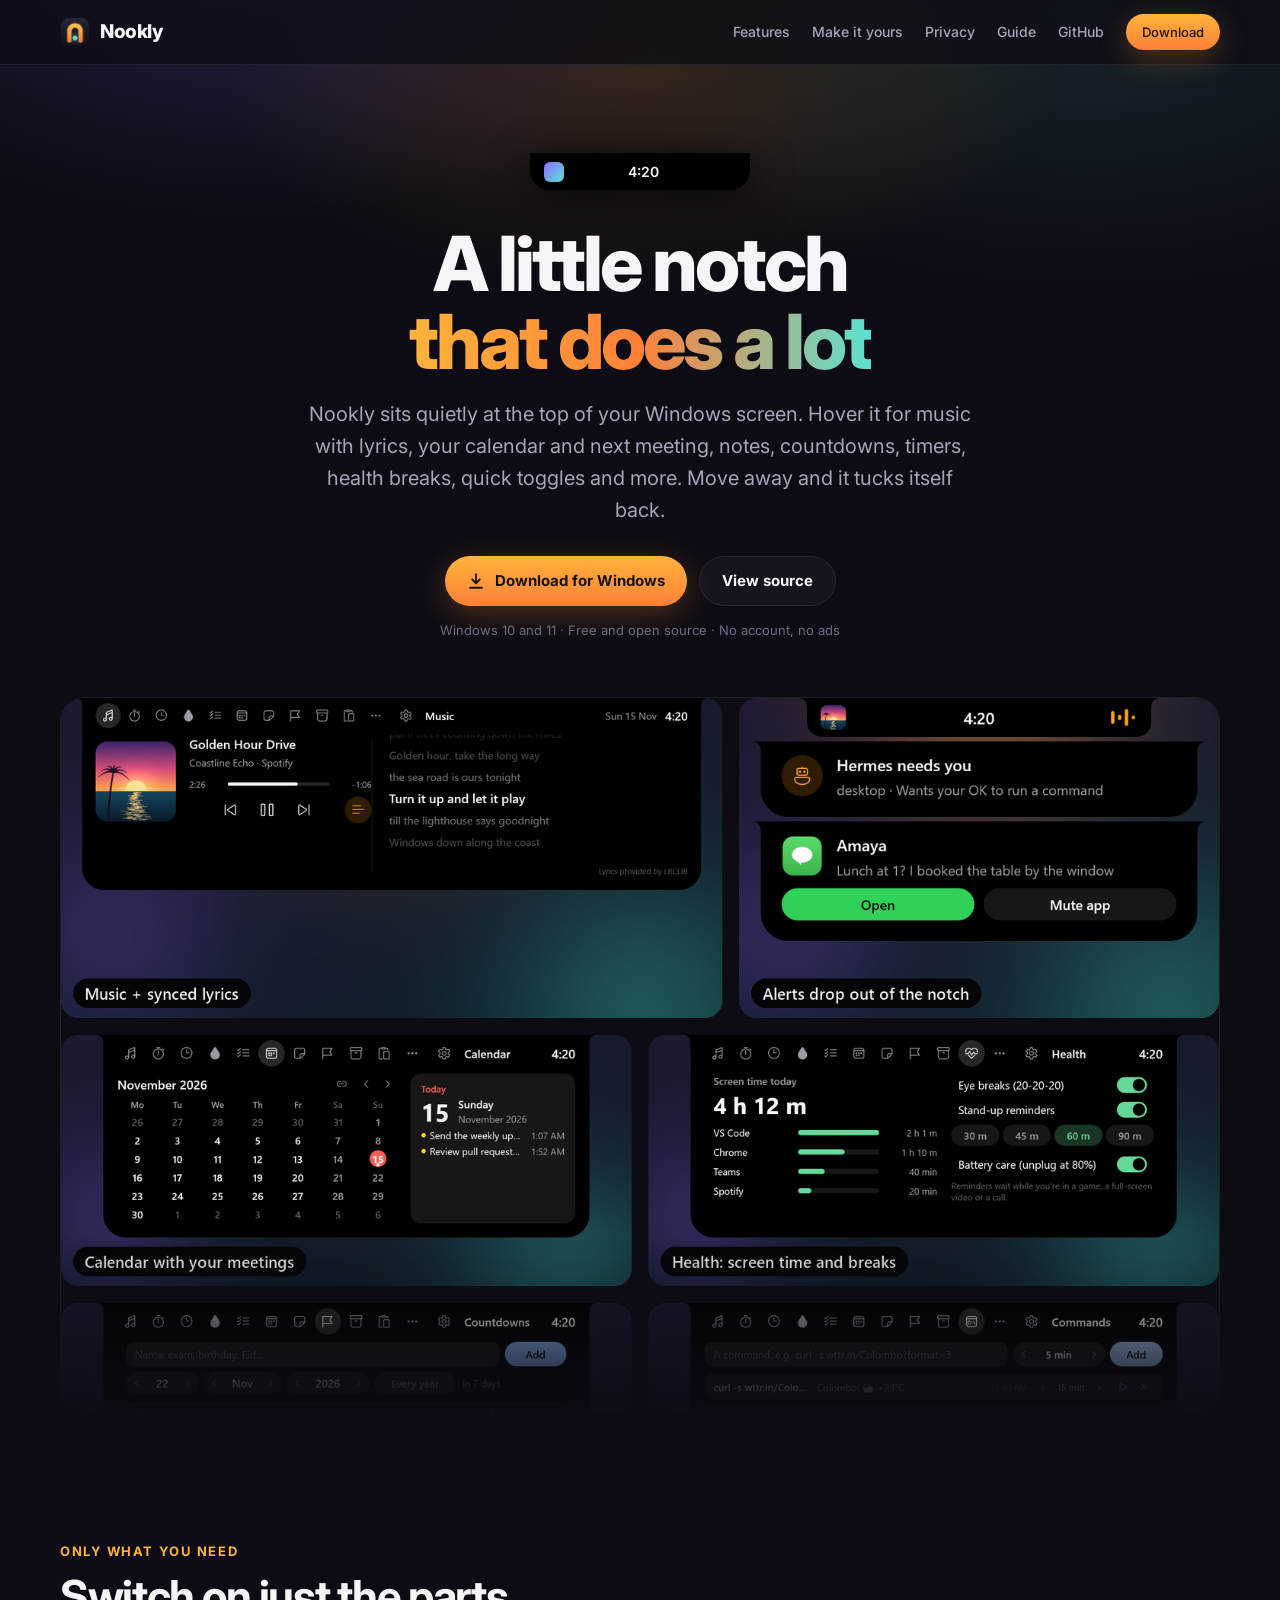
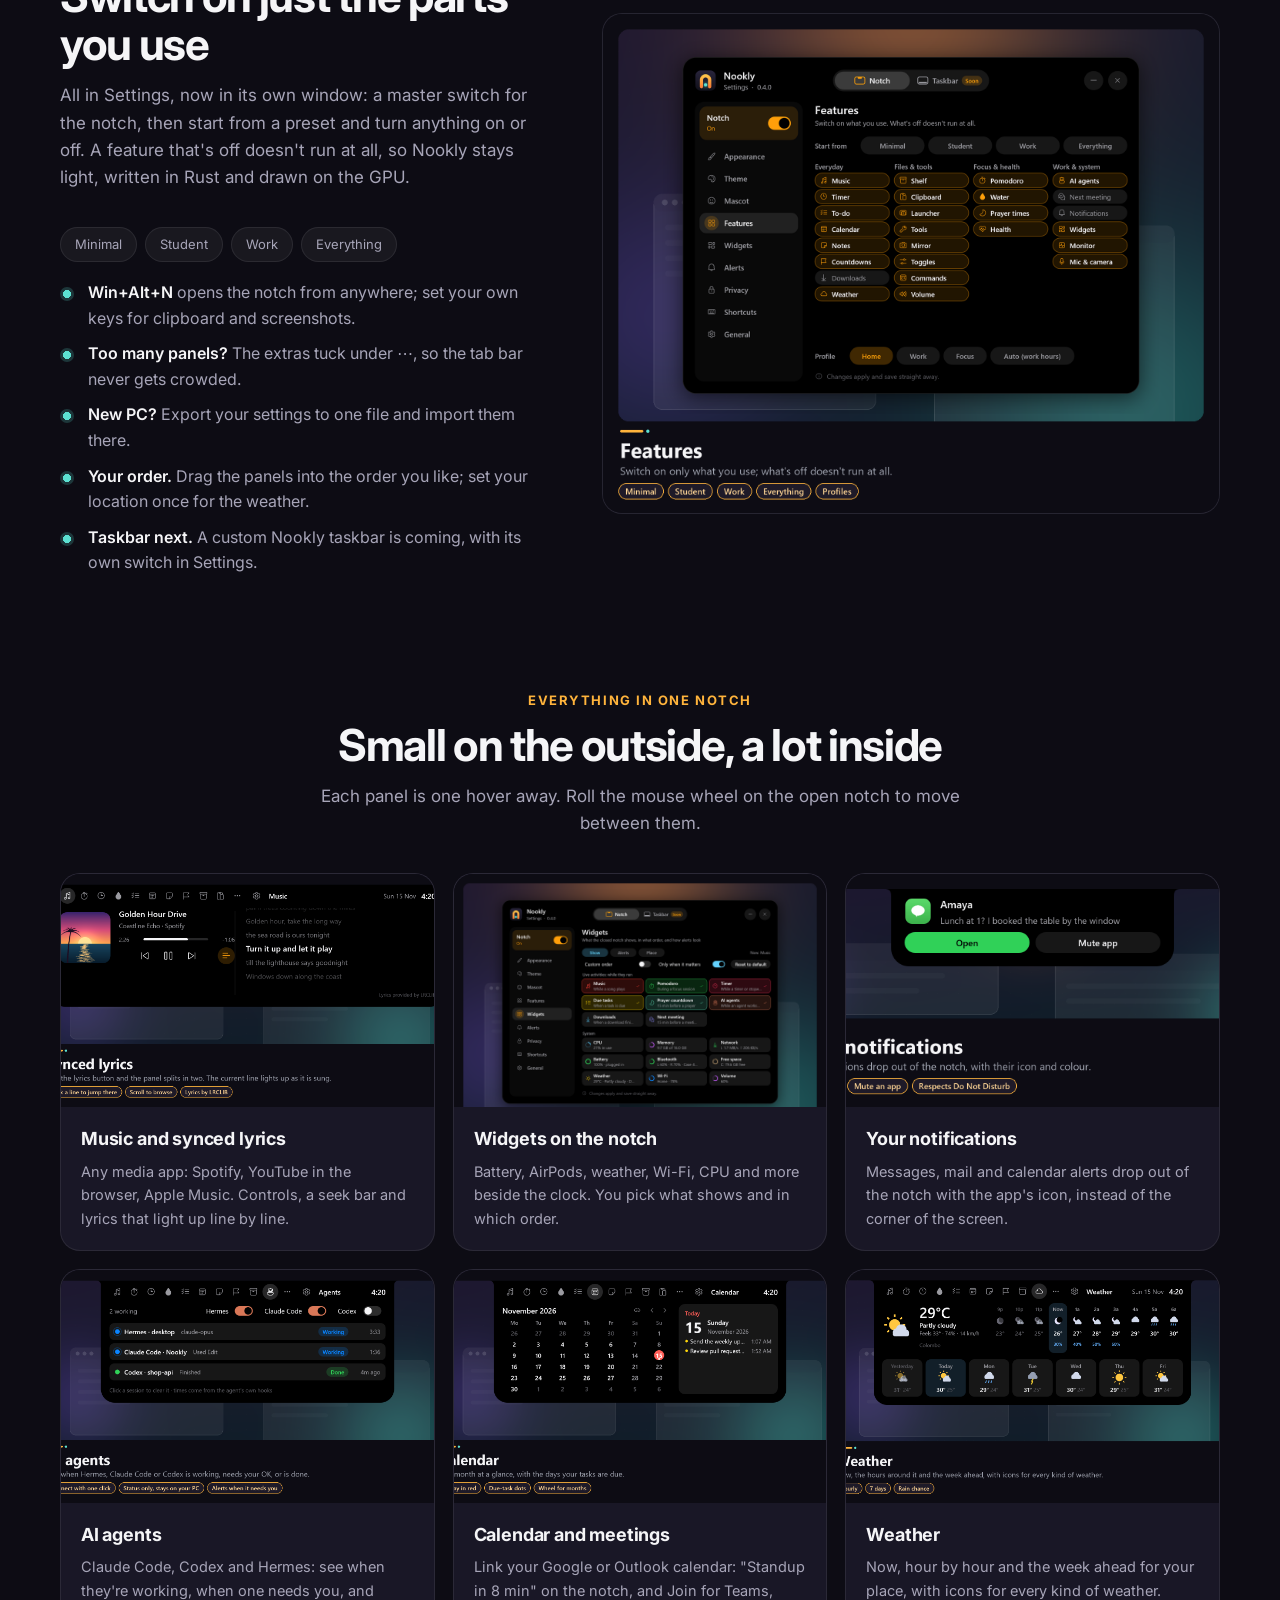
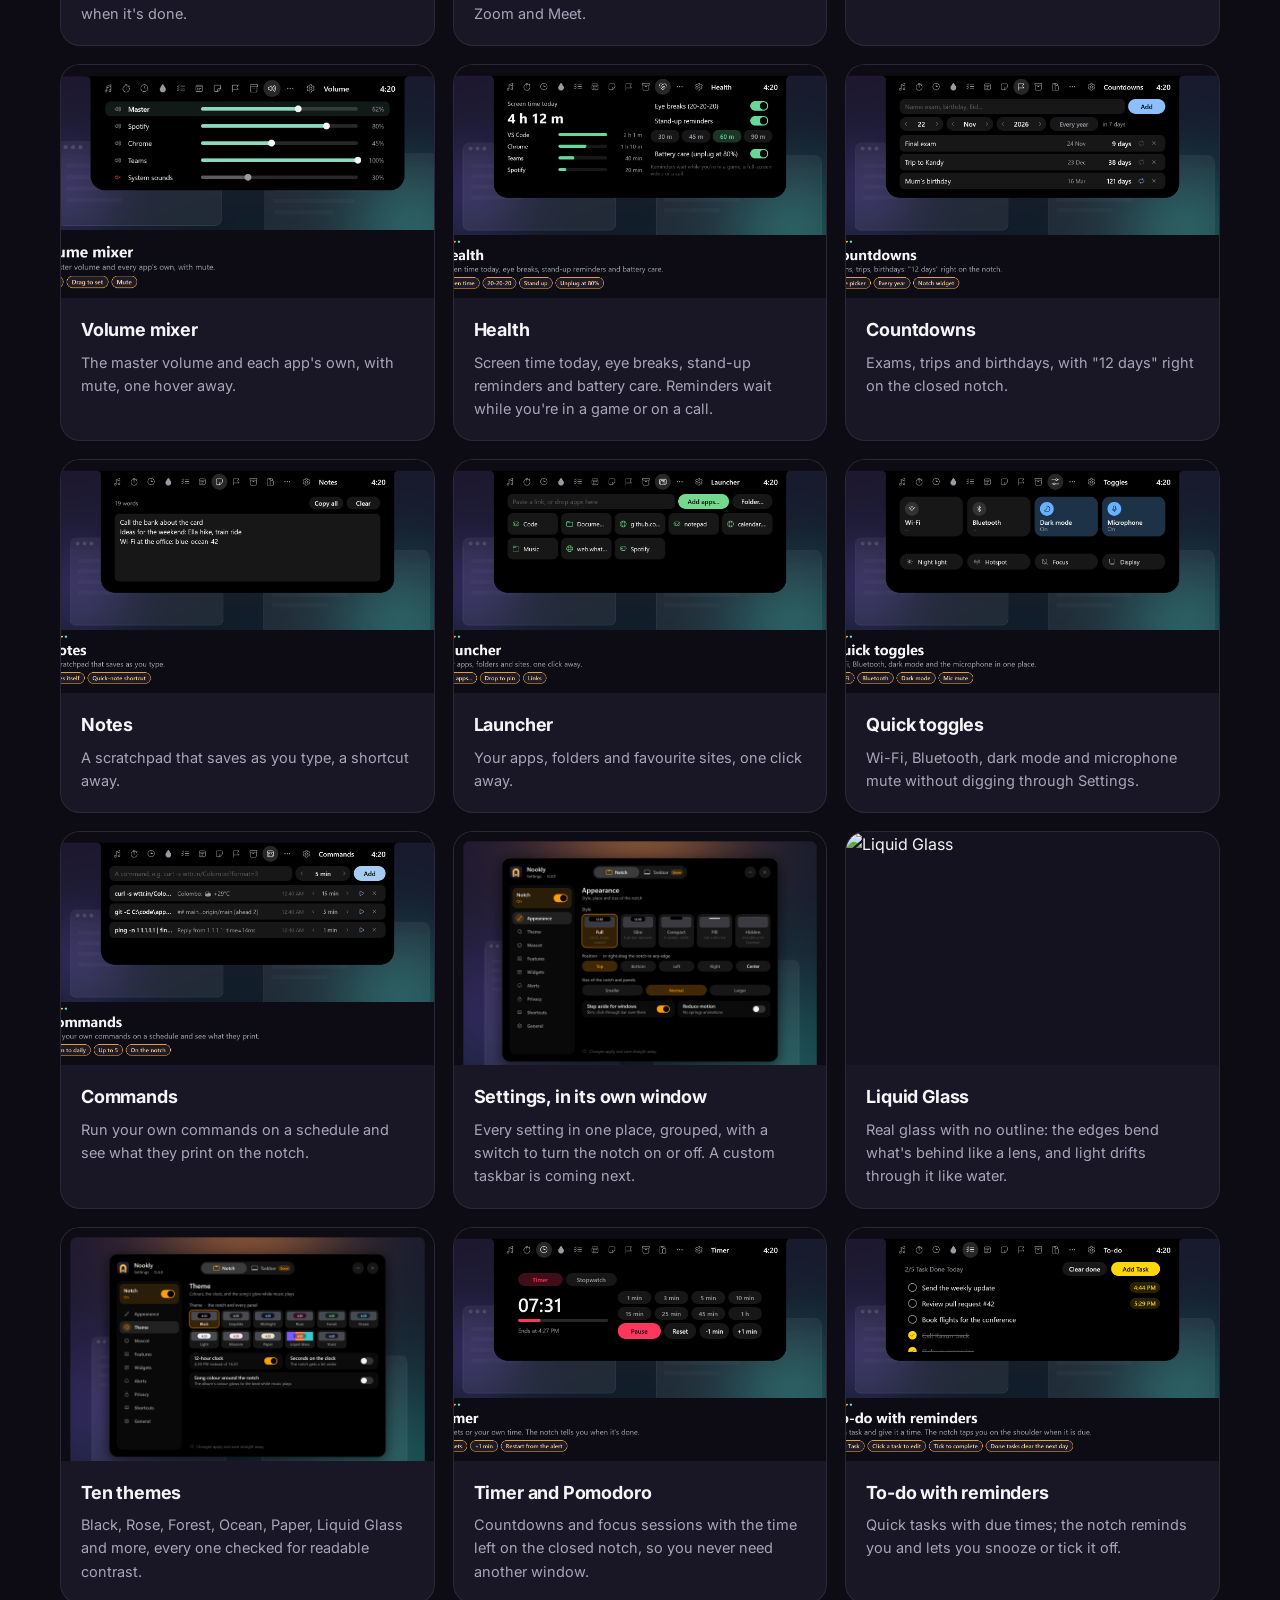
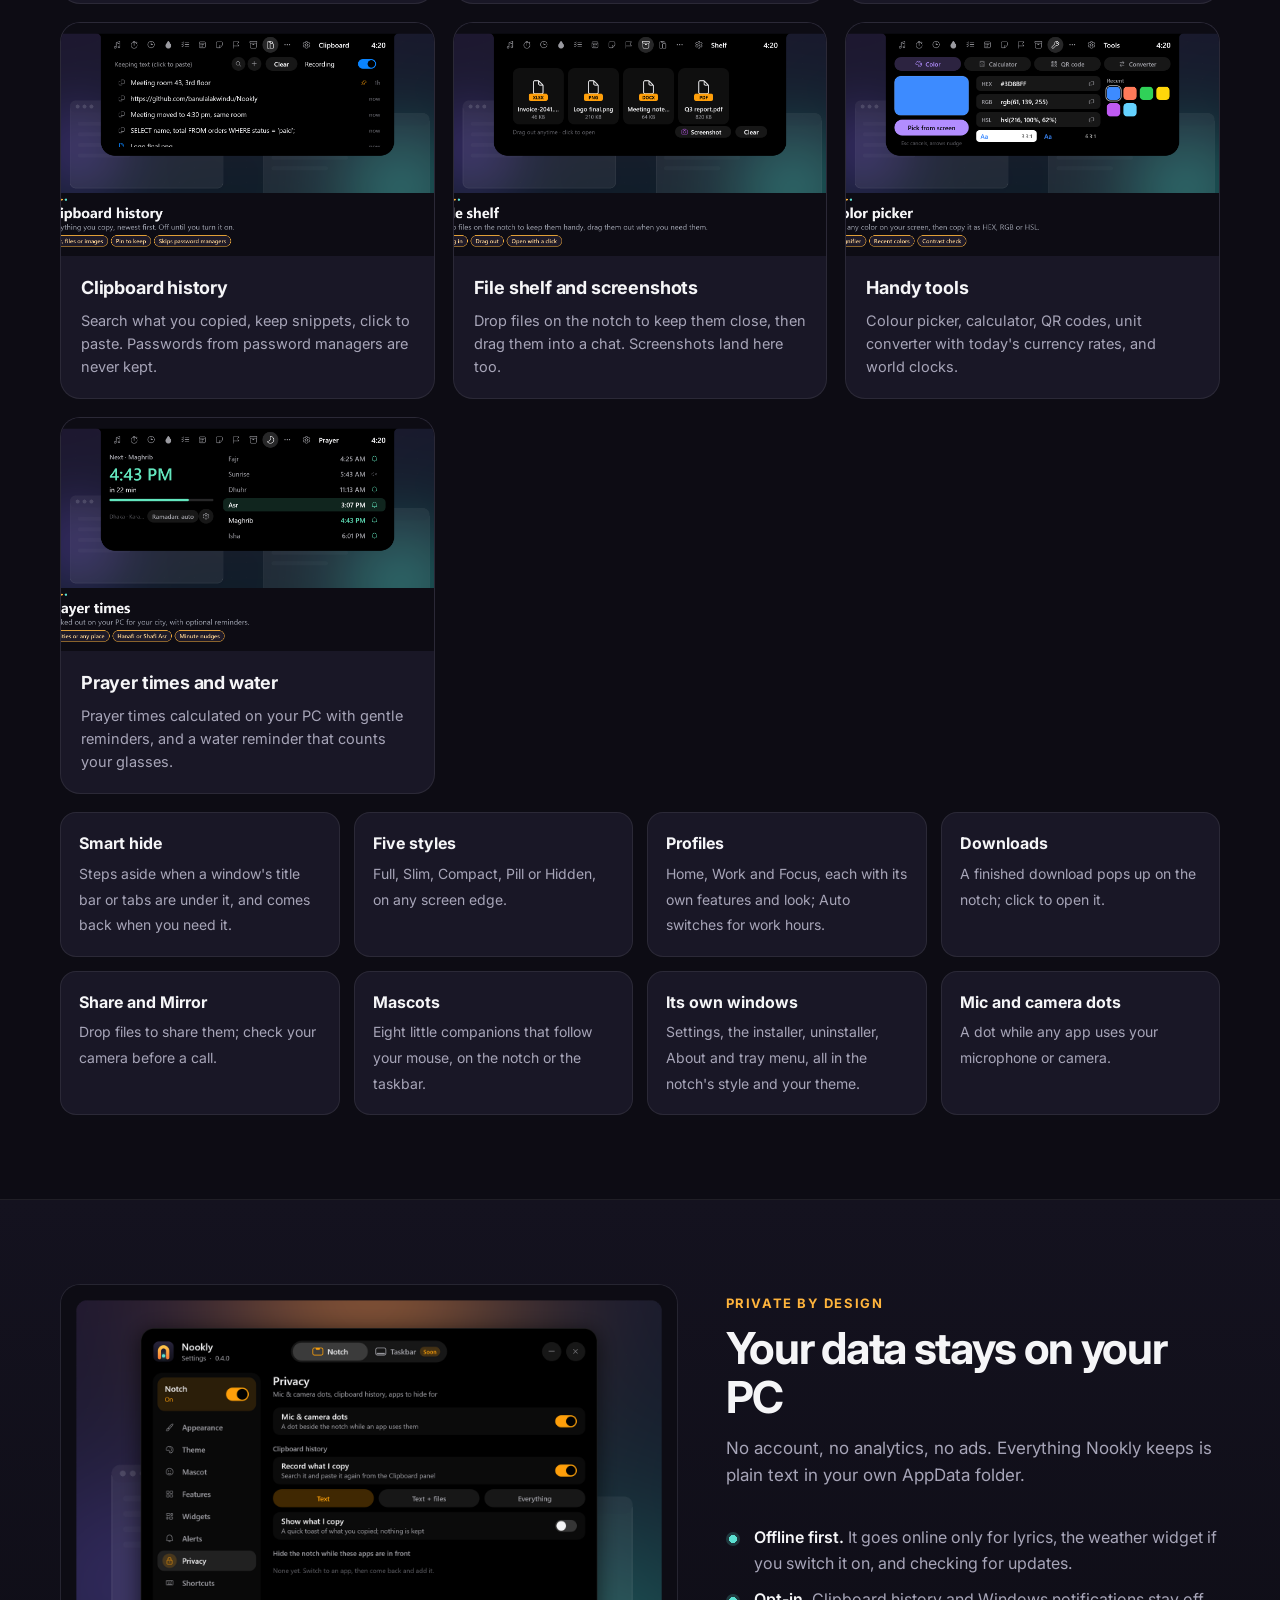
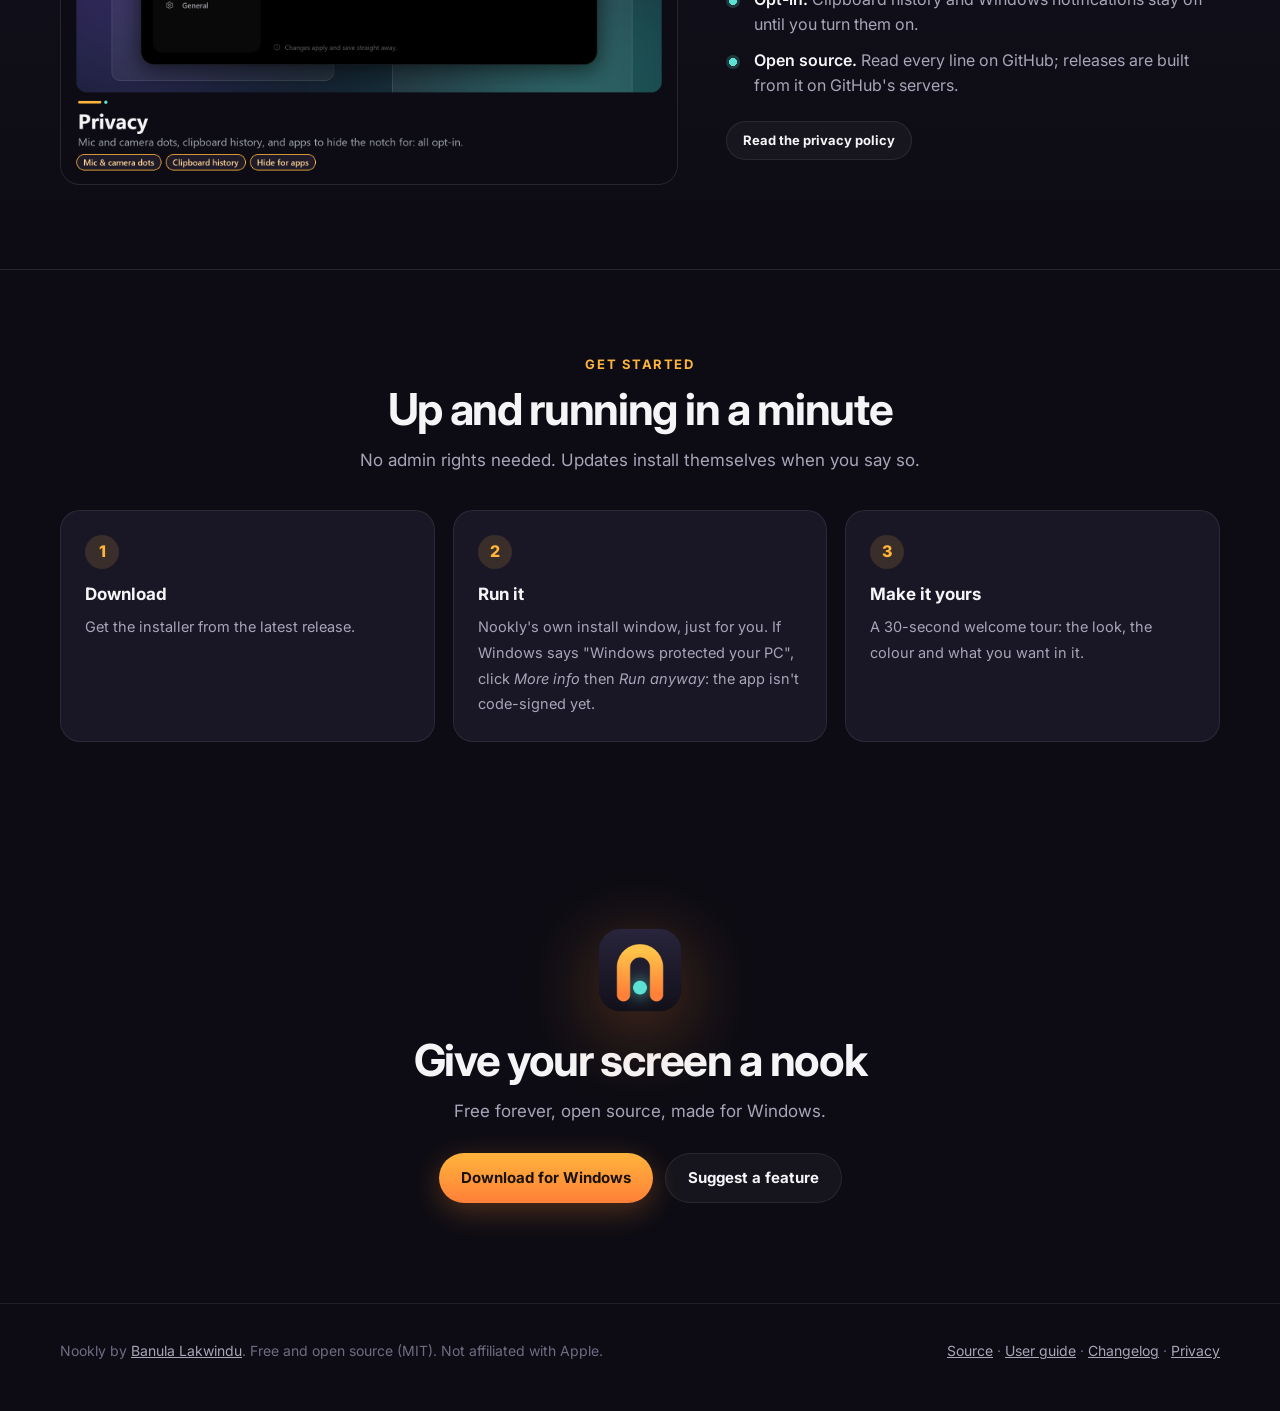
==== commit 79a3ef8f: "Docs: README credits and contributing, guide and privacy for 0.5.0" ====
--- a/docs/index.html
+++ b/docs/index.html
@@ -218,6 +218,7 @@
         <li><b>Win+Alt+N</b> opens the notch from anywhere; set your own keys for clipboard and screenshots.</li>
         <li><b>Too many panels?</b> The extras tuck under ⋯, so the tab bar never gets crowded.</li>
         <li><b>New PC?</b> Export your settings to one file and import them there.</li>
+        <li><b>Your order.</b> Drag the panels into the order you like; set your location once for the weather.</li>
         <li><b>Taskbar next.</b> A custom Nookly taskbar is coming, with its own switch in Settings.</li>
       </ul>
     </div>
@@ -247,6 +248,7 @@
       <div class="card"><img src="images/toggles.png" alt="Quick toggles" loading="lazy"><div class="body"><h3>Quick toggles</h3><p>Wi-Fi, Bluetooth, dark mode and microphone mute without digging through Settings.</p></div></div>
       <div class="card"><img src="images/commands.png" alt="Commands" loading="lazy"><div class="body"><h3>Commands</h3><p>Run your own commands on a schedule and see what they print on the notch.</p></div></div>
       <div class="card"><img src="images/settings.png" alt="Settings window" loading="lazy"><div class="body"><h3>Settings, in its own window</h3><p>Every setting in one place, grouped, with a switch to turn the notch on or off. A custom taskbar is coming next.</p></div></div>
+      <div class="card"><img src="images/glass.png" alt="Liquid Glass" loading="lazy"><div class="body"><h3>Liquid Glass</h3><p>Real glass with no outline: the edges bend what's behind like a lens, and light drifts through it like water.</p></div></div>
       <div class="card"><img src="images/themes.png" alt="Themes" loading="lazy"><div class="body"><h3>Ten themes</h3><p>Black, Rose, Forest, Ocean, Paper, Liquid Glass and more, every one checked for readable contrast.</p></div></div>
       <div class="card"><img src="images/timer.png" alt="Timer" loading="lazy"><div class="body"><h3>Timer and Pomodoro</h3><p>Countdowns and focus sessions with the time left on the closed notch, so you never need another window.</p></div></div>
       <div class="card"><img src="images/todo.png" alt="To-do" loading="lazy"><div class="body"><h3>To-do with reminders</h3><p>Quick tasks with due times; the notch reminds you and lets you snooze or tick it off.</p></div></div>
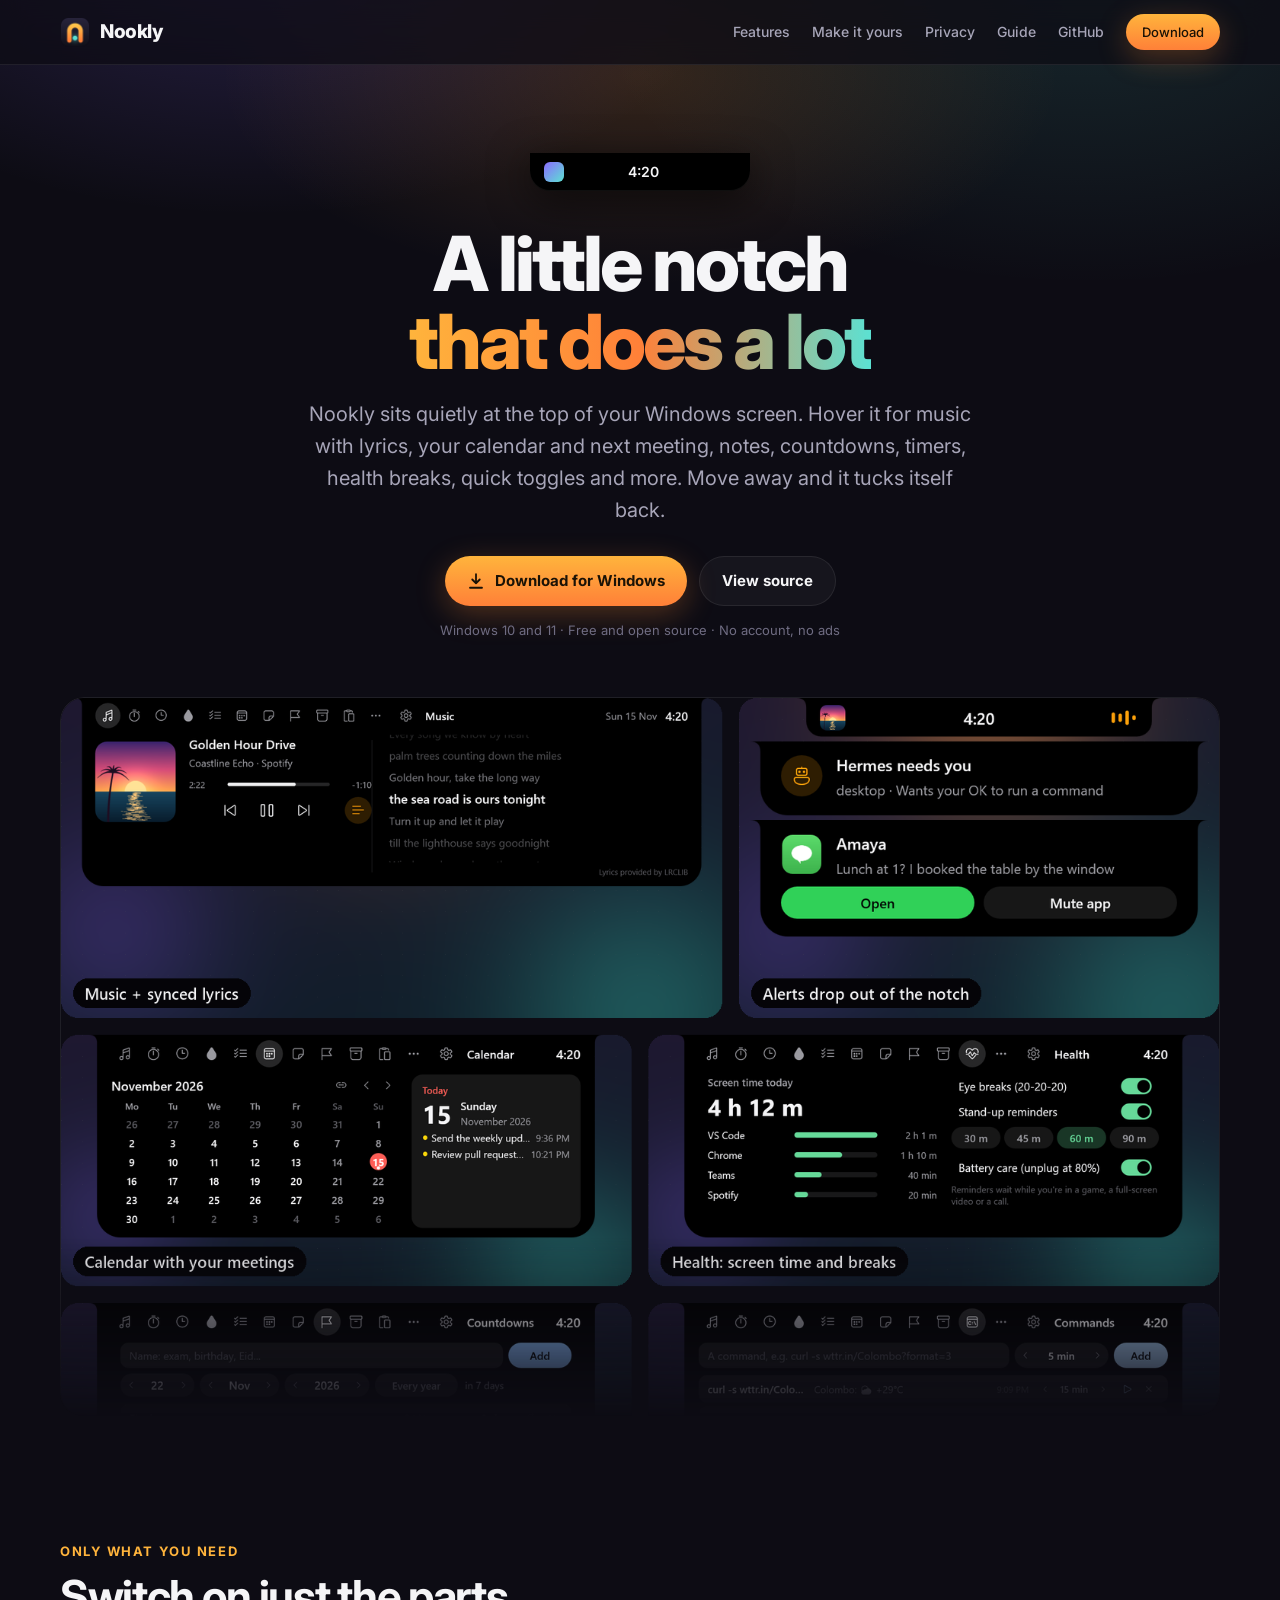
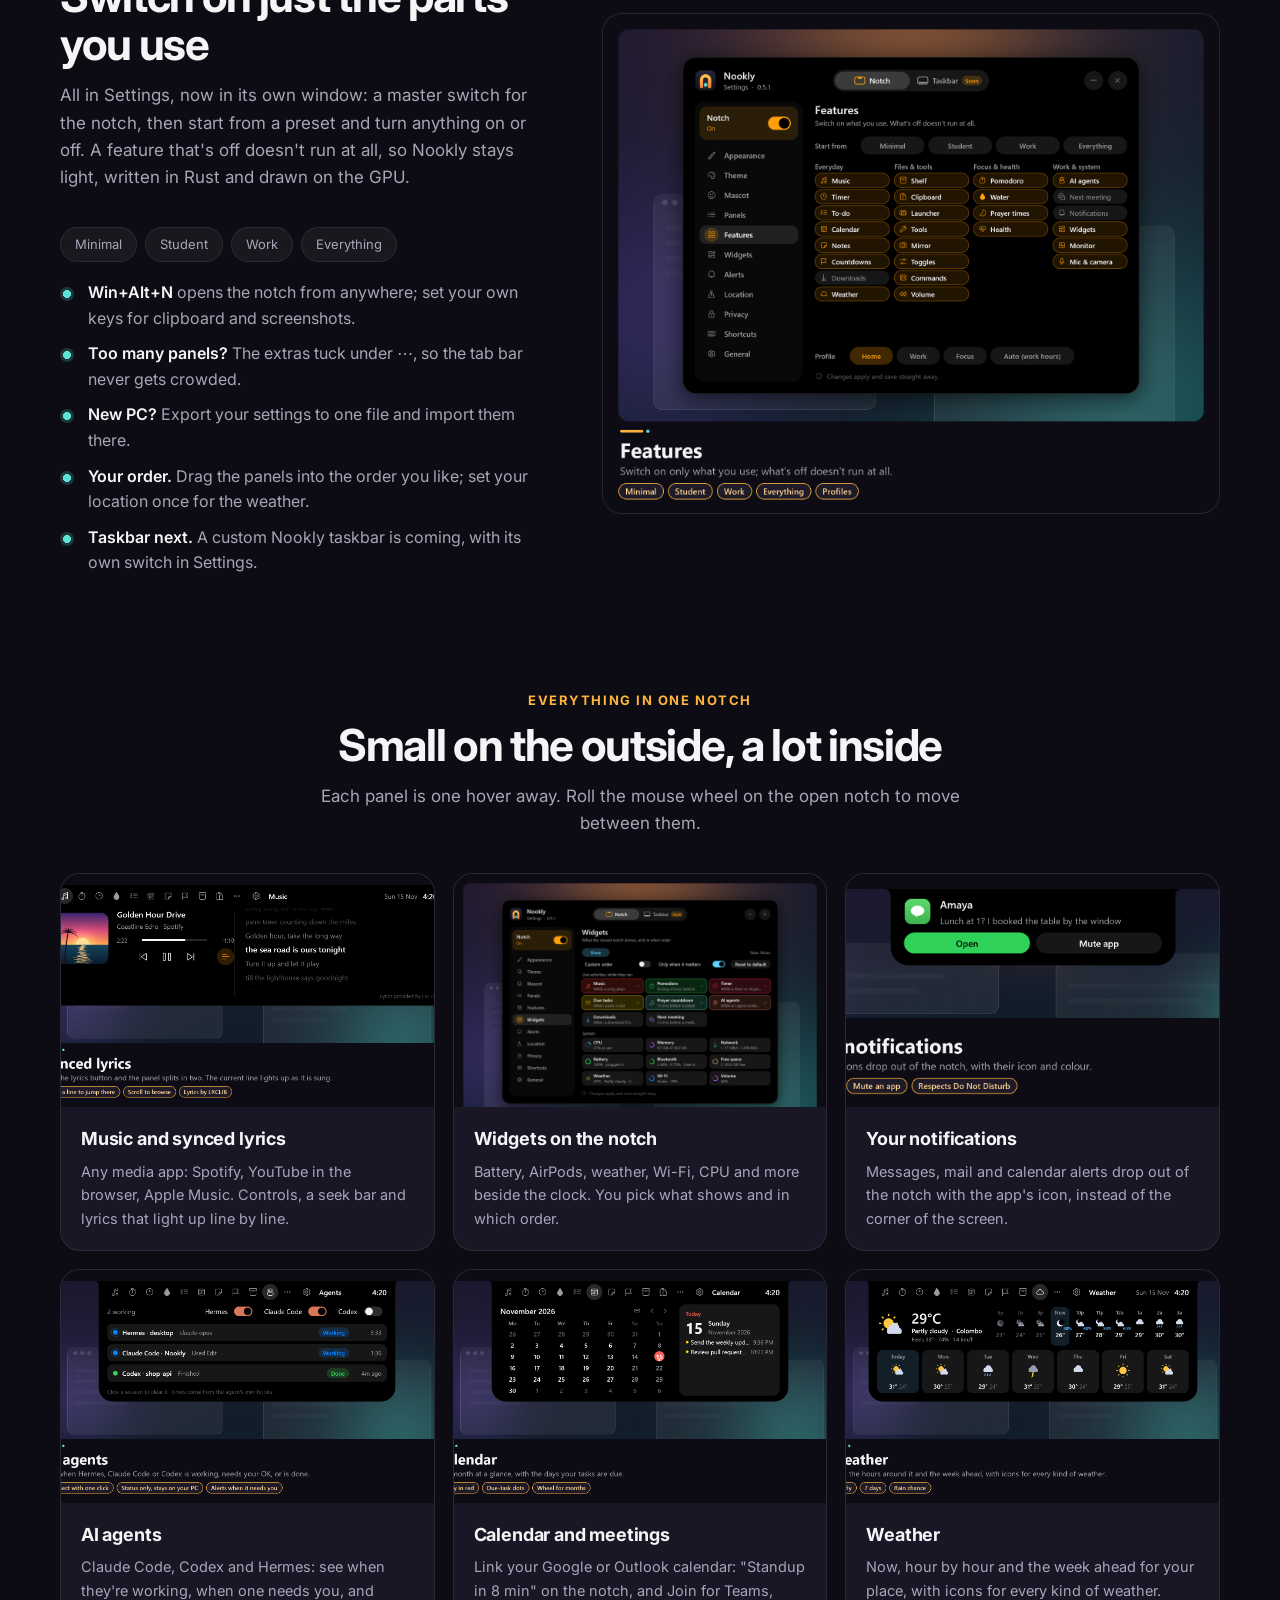
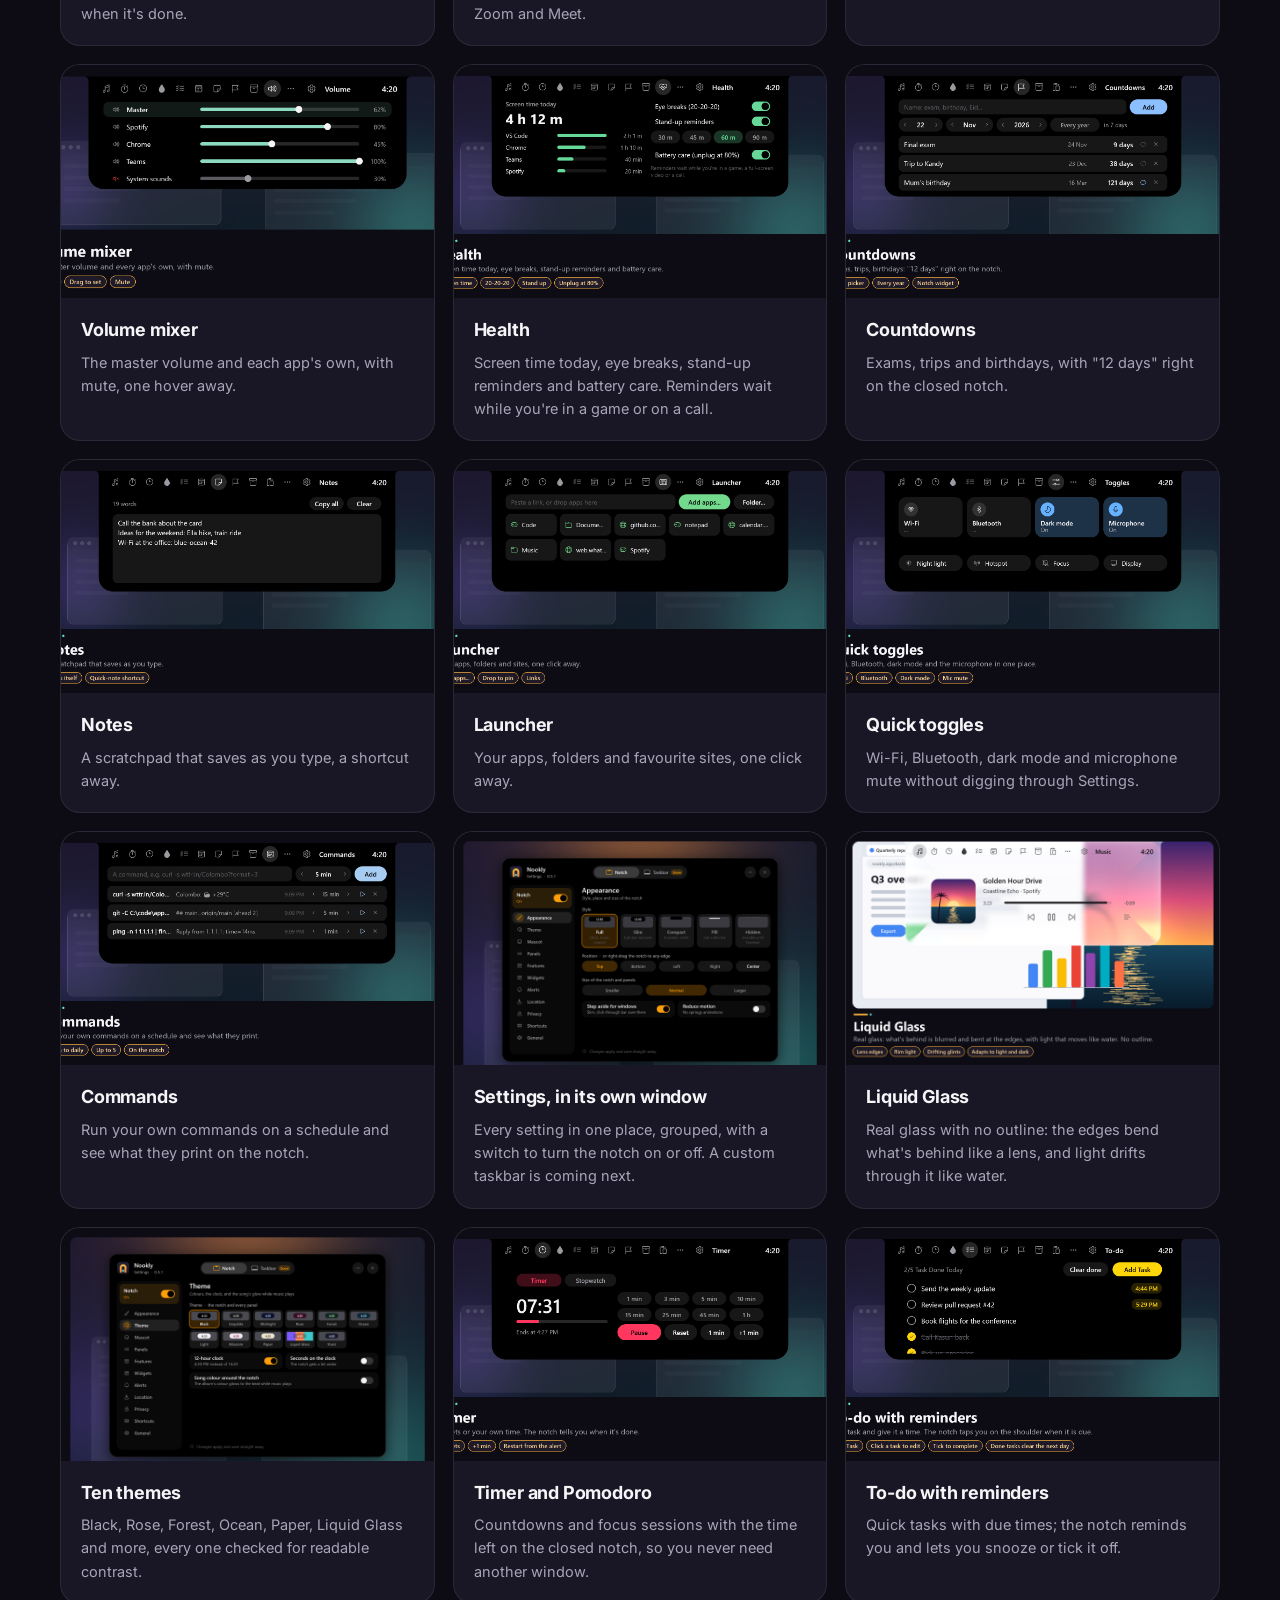
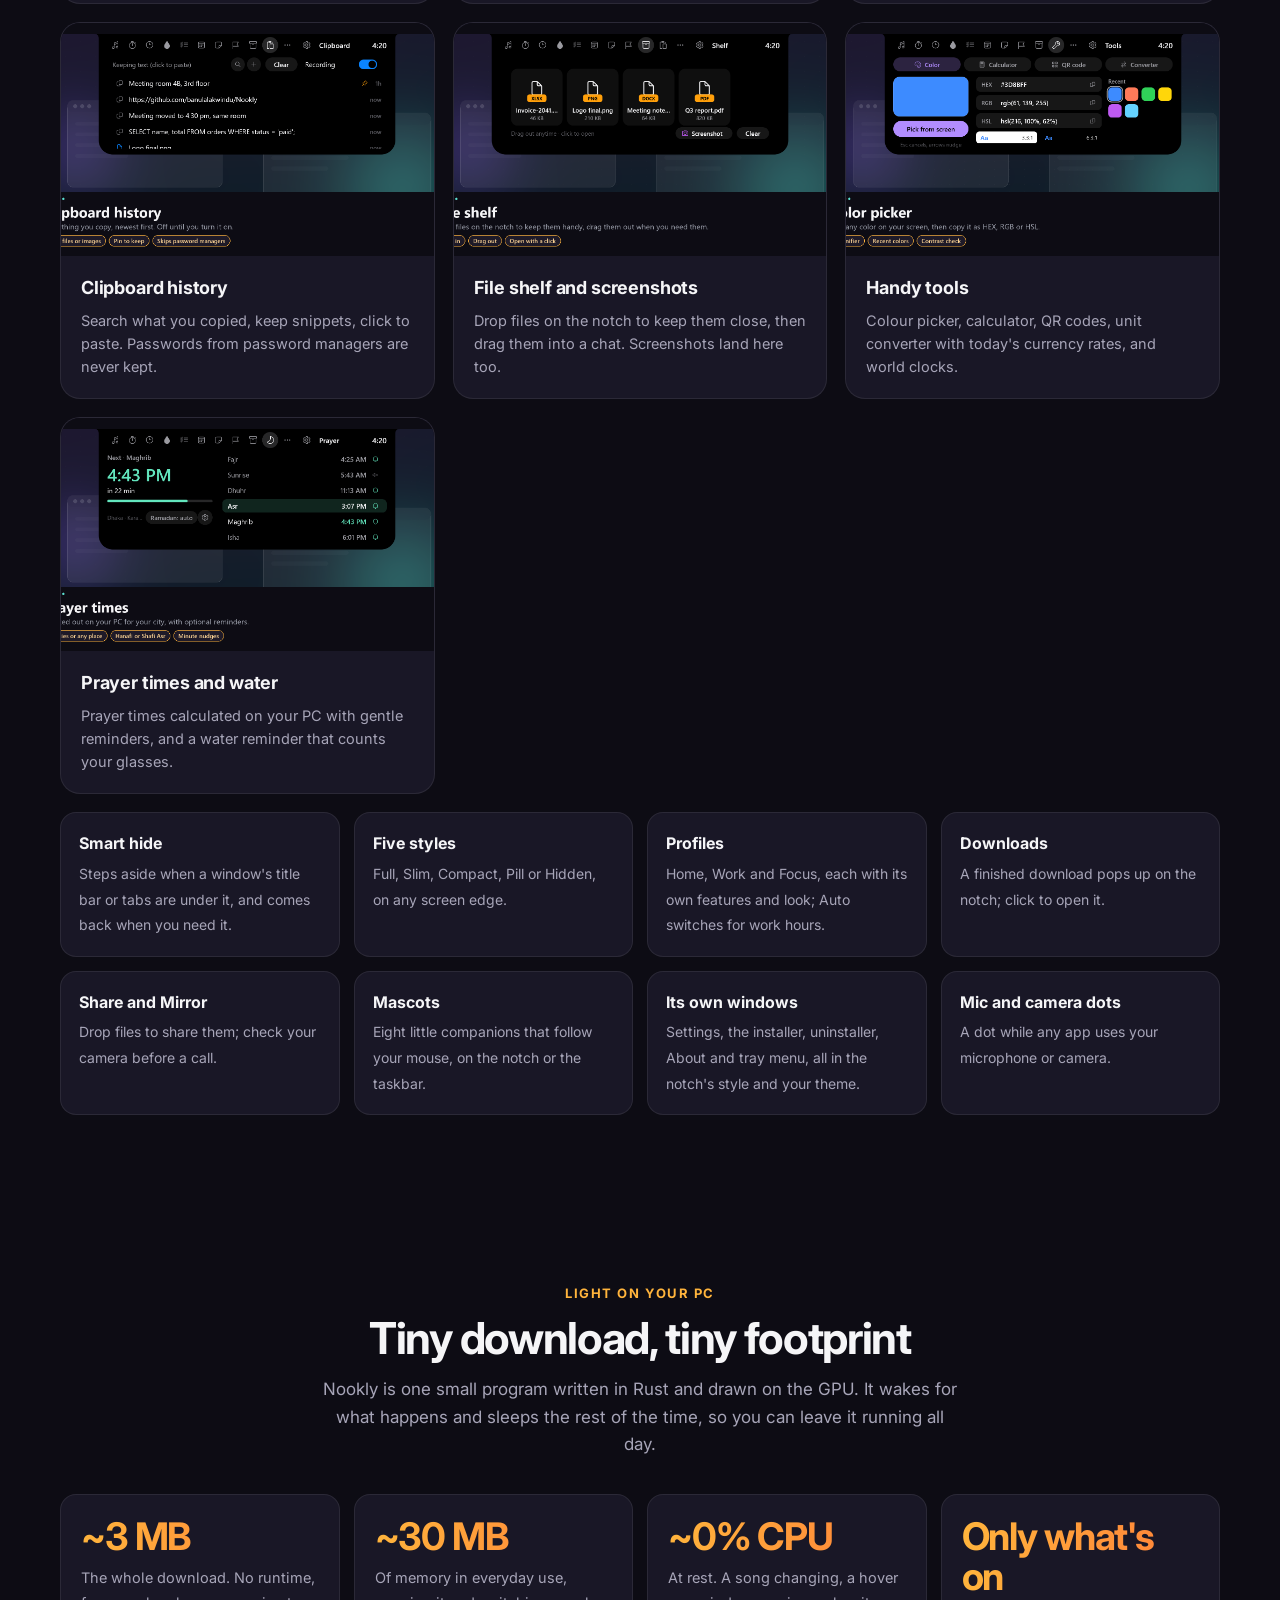
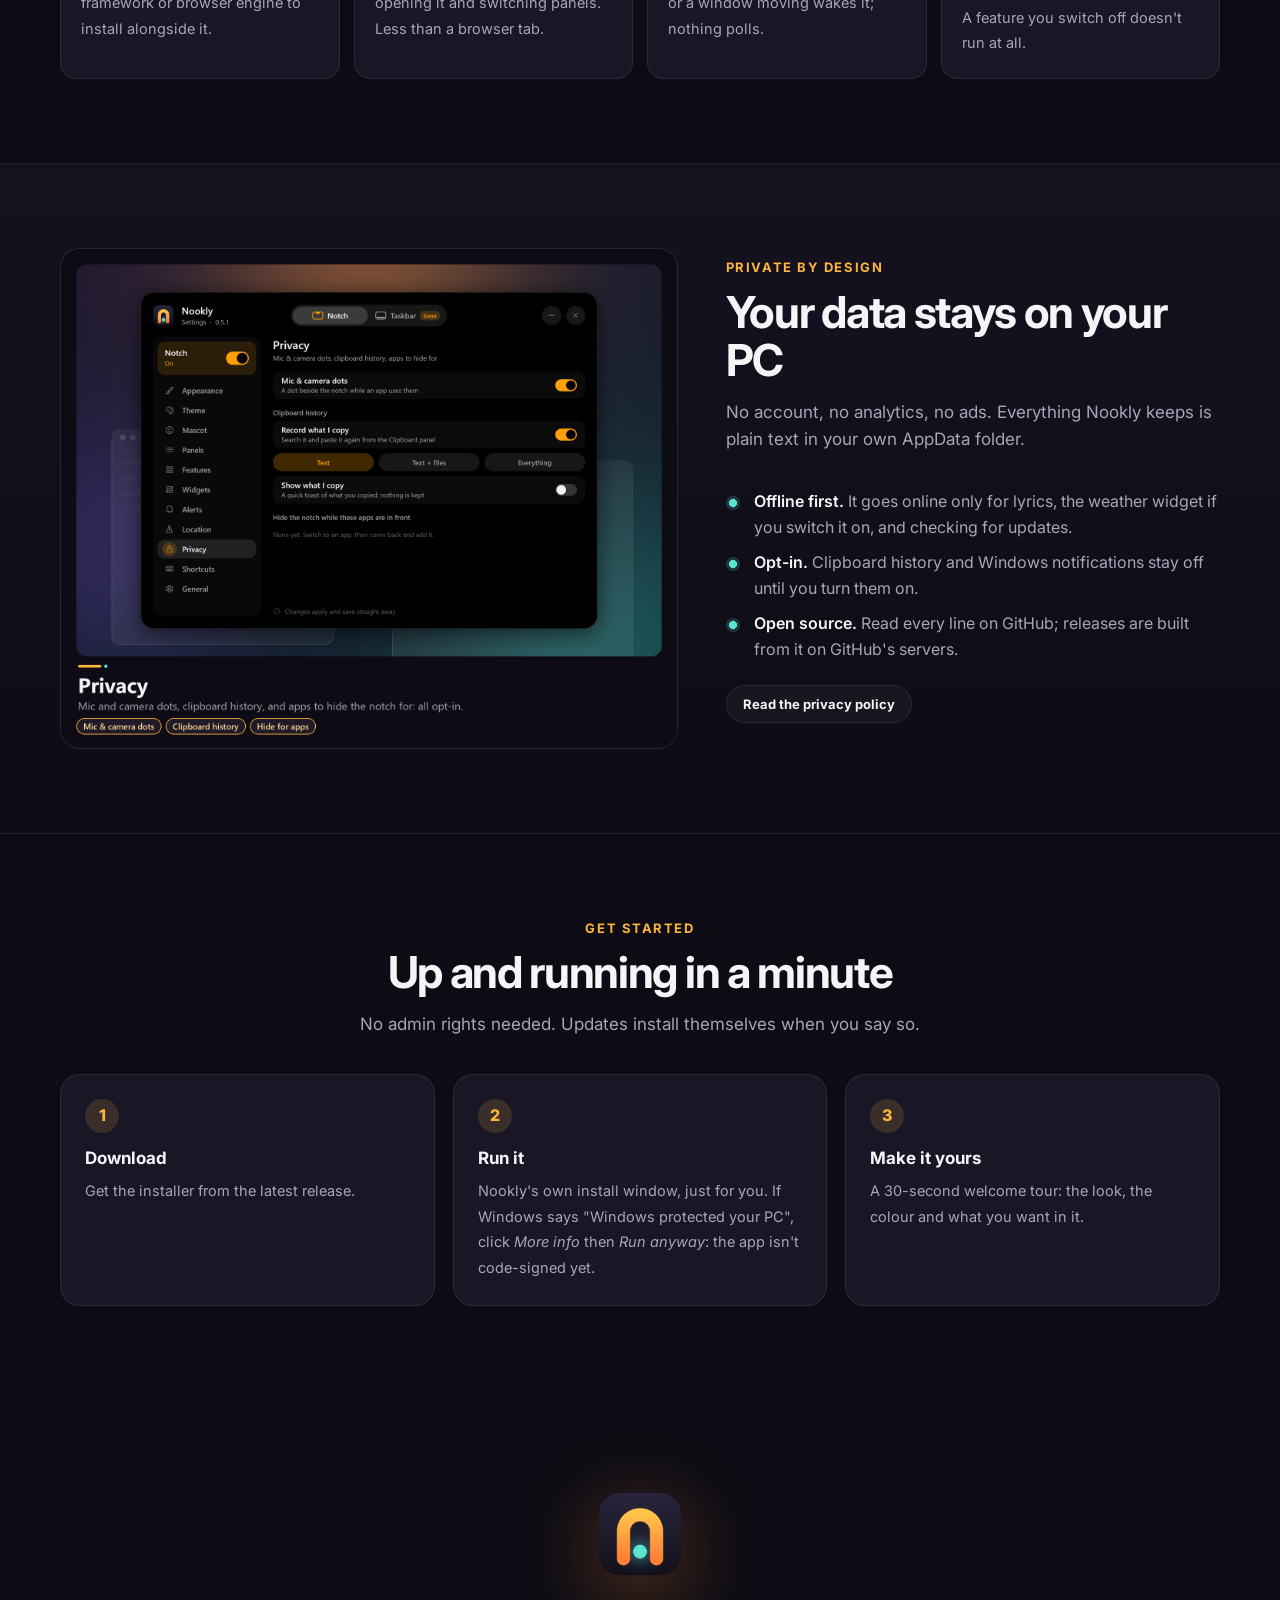
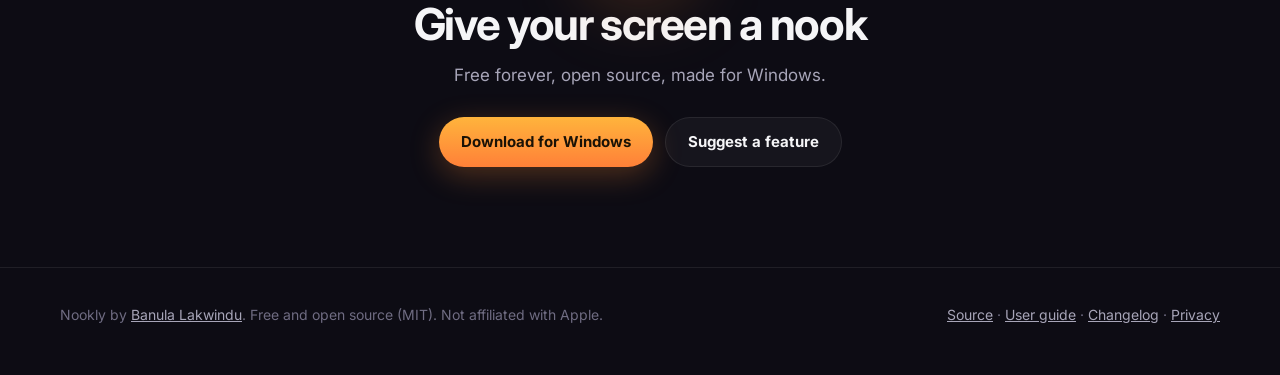
==== commit b602253b: "Nookly 0.5.2: Liquid Glass follows what moves, lighter and always on top README and website: a Light" ====
--- a/docs/index.html
+++ b/docs/index.html
@@ -135,6 +135,12 @@
   .mini b { display: block; margin-bottom: 4px; }
   .mini span { color: var(--dim); font-size: 14px; }
 
+  /* Performance */
+  .perf { display: grid; grid-template-columns: repeat(4, 1fr); gap: 14px; }
+  .perf div { background: var(--card); border: 1px solid var(--line); border-radius: 16px; padding: 22px 20px; }
+  .perf b { display: block; font-size: clamp(28px, 3.6vw, 38px); letter-spacing: -0.03em; line-height: 1.05; margin-bottom: 8px; background: linear-gradient(90deg, var(--amber), var(--amber2)); -webkit-background-clip: text; background-clip: text; color: transparent; }
+  .perf span { color: var(--dim); font-size: 14.5px; }
+
   /* Install */
   .steps { display: grid; grid-template-columns: repeat(3, 1fr); gap: 18px; counter-reset: s; }
   .steps div { background: var(--card); border: 1px solid var(--line); border-radius: var(--radius); padding: 24px; counter-increment: s; }
@@ -158,14 +164,14 @@
 
   @media (max-width: 900px) {
     .grid { grid-template-columns: repeat(2, 1fr); }
-    .mini { grid-template-columns: repeat(2, 1fr); }
+    .mini, .perf { grid-template-columns: repeat(2, 1fr); }
     .split, .split.rev { grid-template-columns: 1fr; gap: 26px; }
     .split.rev .text { order: 0; }
     .steps { grid-template-columns: 1fr; }
     nav .links a.hide-sm { display: none; }
   }
   @media (max-width: 560px) {
-    .grid, .mini { grid-template-columns: 1fr; }
+    .grid, .mini, .perf { grid-template-columns: 1fr; }
     section { padding: 64px 0; }
     .hero { padding-top: 56px; }
   }
@@ -270,6 +276,22 @@
   </div>
 </section>
 
+<section id="performance">
+  <div class="wrap">
+    <div class="center">
+      <div class="eyebrow">Light on your PC</div>
+      <h2>Tiny download, tiny footprint</h2>
+      <p class="sub">Nookly is one small program written in Rust and drawn on the GPU. It wakes for what happens and sleeps the rest of the time, so you can leave it running all day.</p>
+    </div>
+    <div class="perf">
+      <div><b>~3 MB</b><span>The whole download. No runtime, framework or browser engine to install alongside it.</span></div>
+      <div><b>~30 MB</b><span>Of memory in everyday use, opening it and switching panels. Less than a browser tab.</span></div>
+      <div><b>~0% CPU</b><span>At rest. A song changing, a hover or a window moving wakes it; nothing polls.</span></div>
+      <div><b>Only what's on</b><span>A feature you switch off doesn't run at all.</span></div>
+    </div>
+  </div>
+</section>
+
 <section id="privacy" class="privacy">
   <div class="wrap split rev">
     <div class="text">
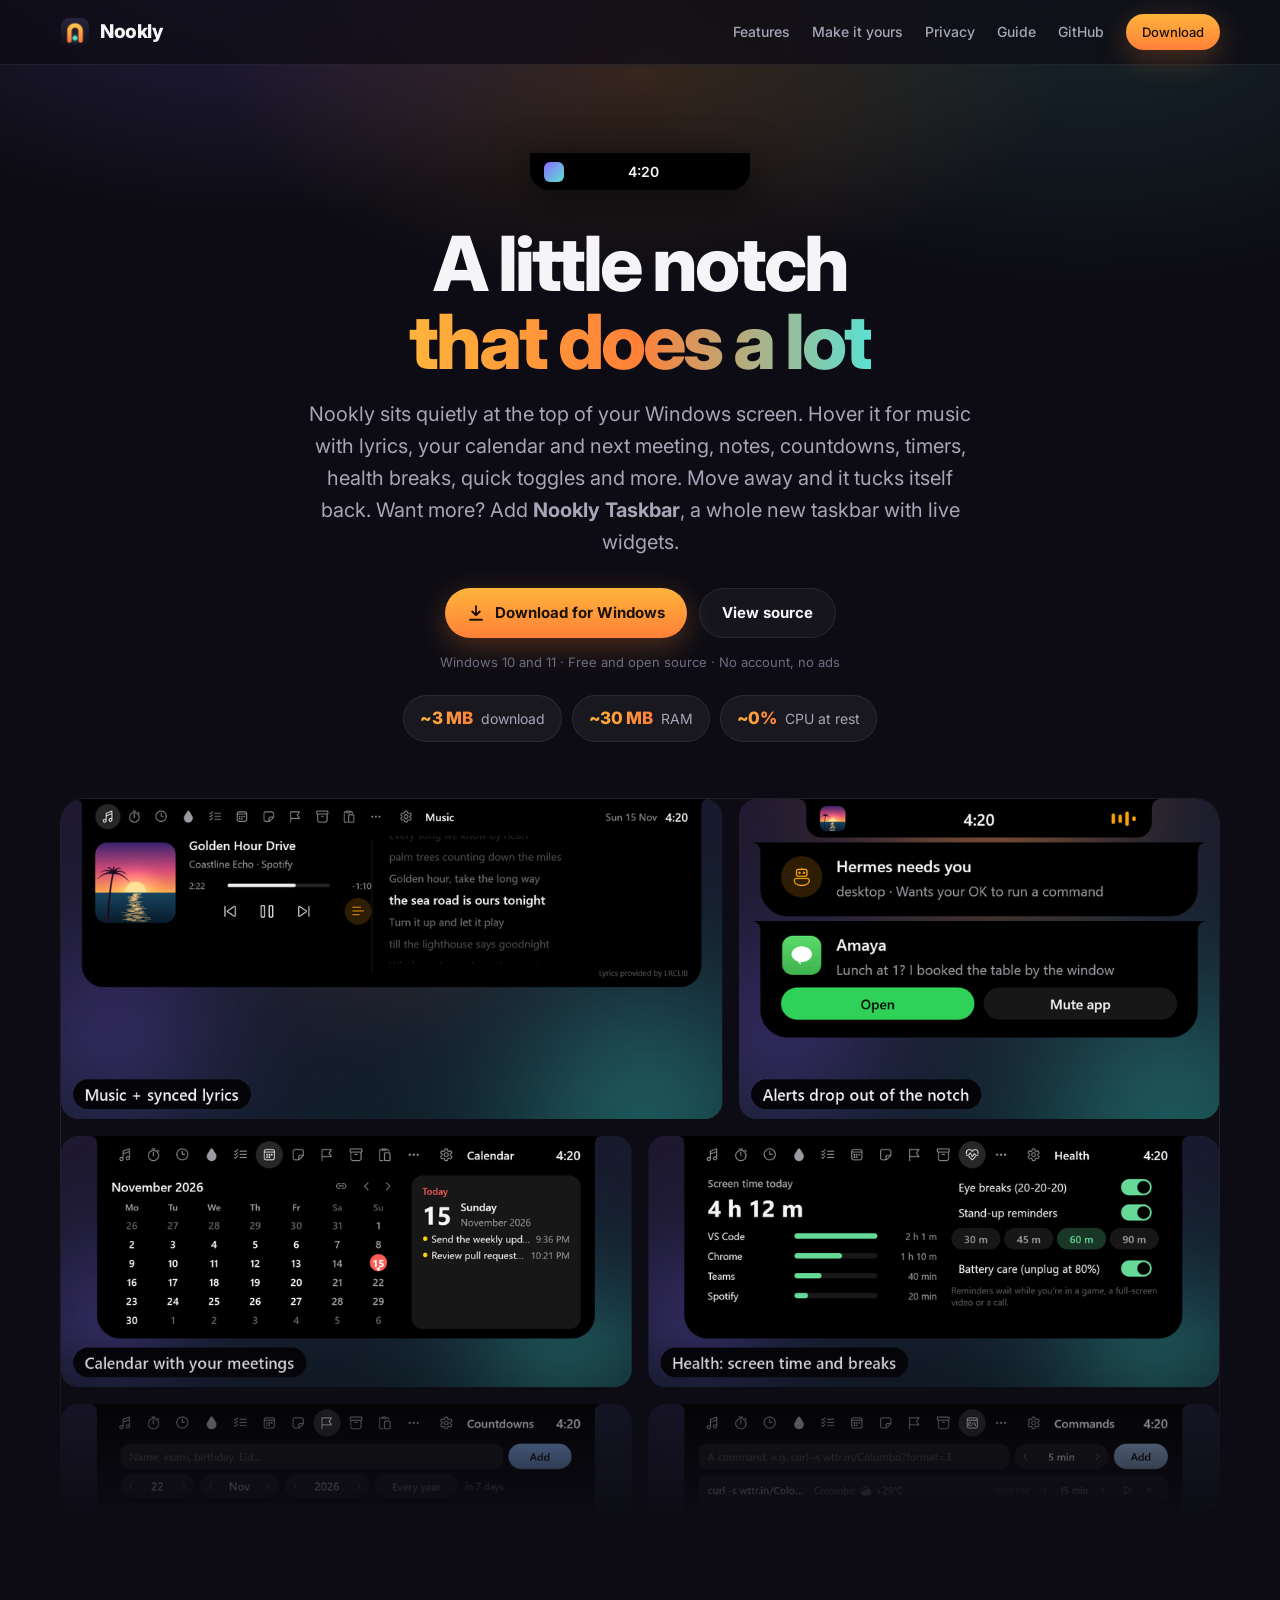
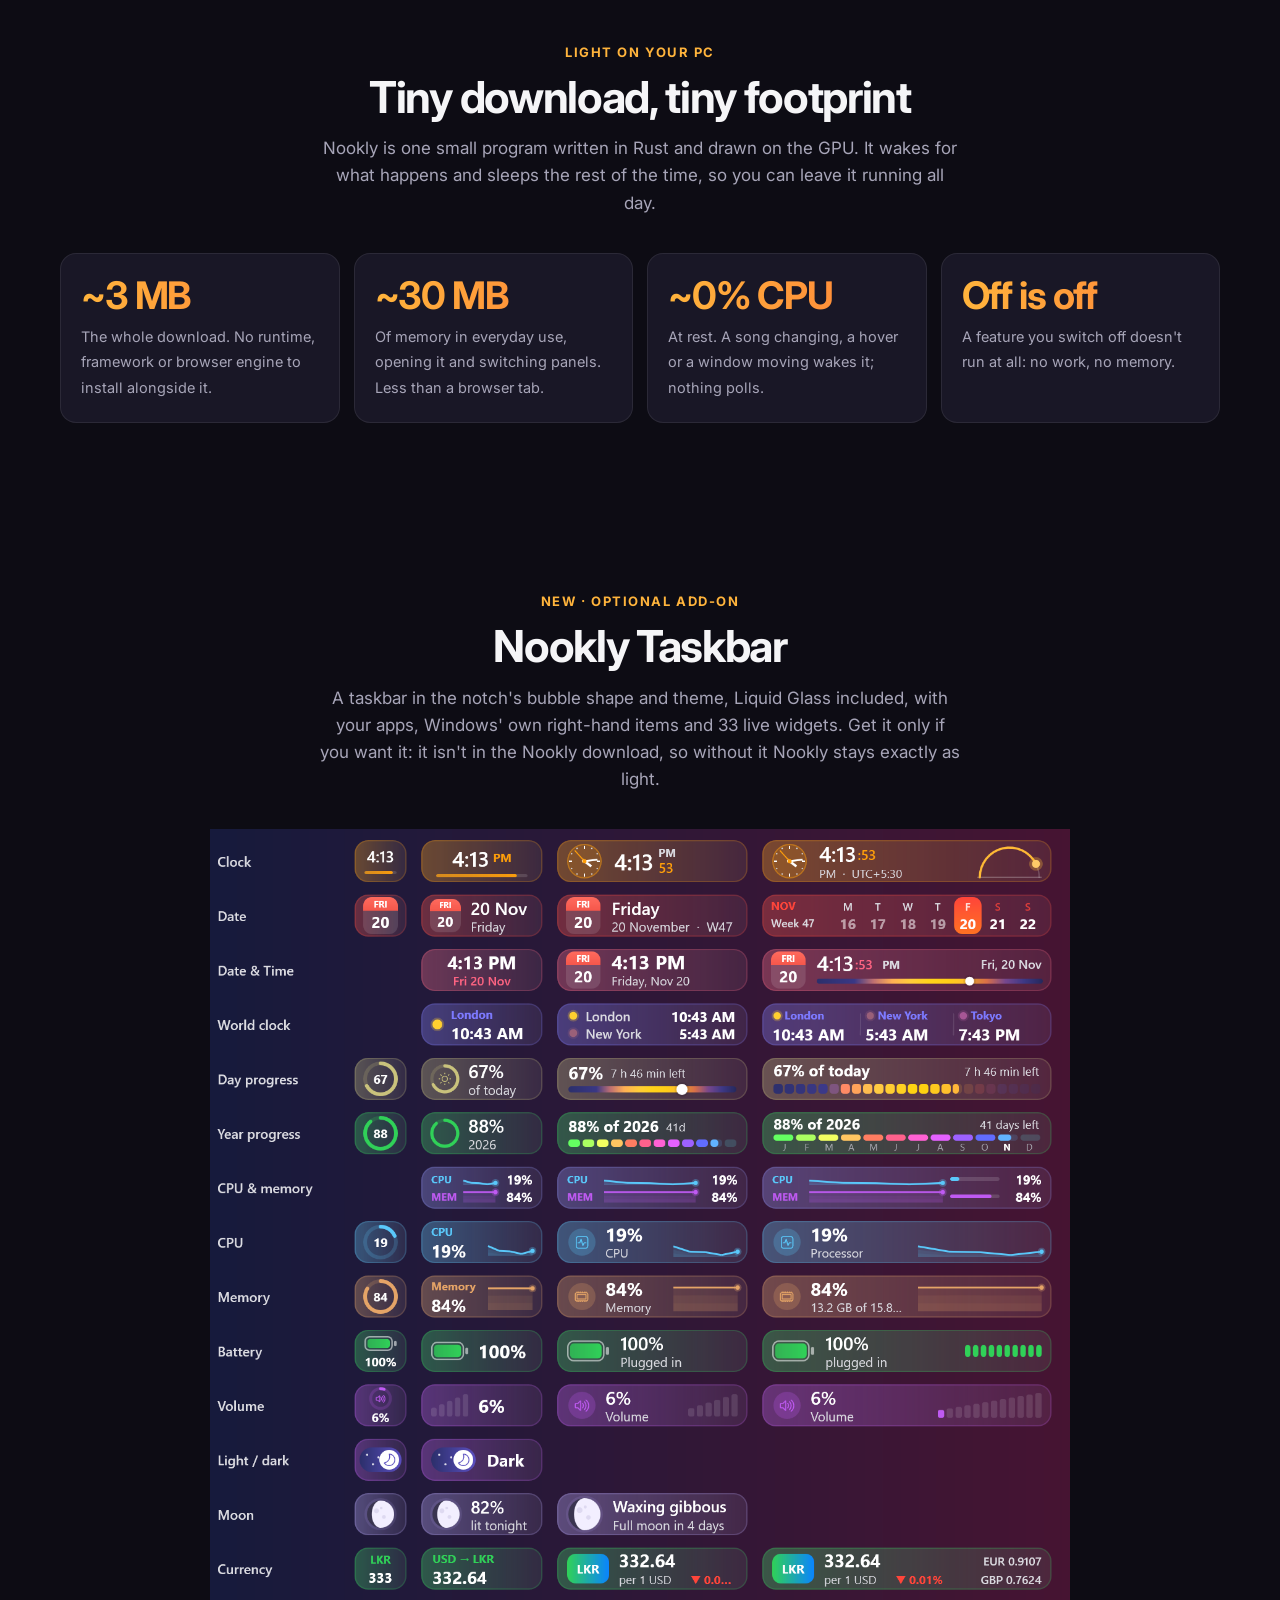
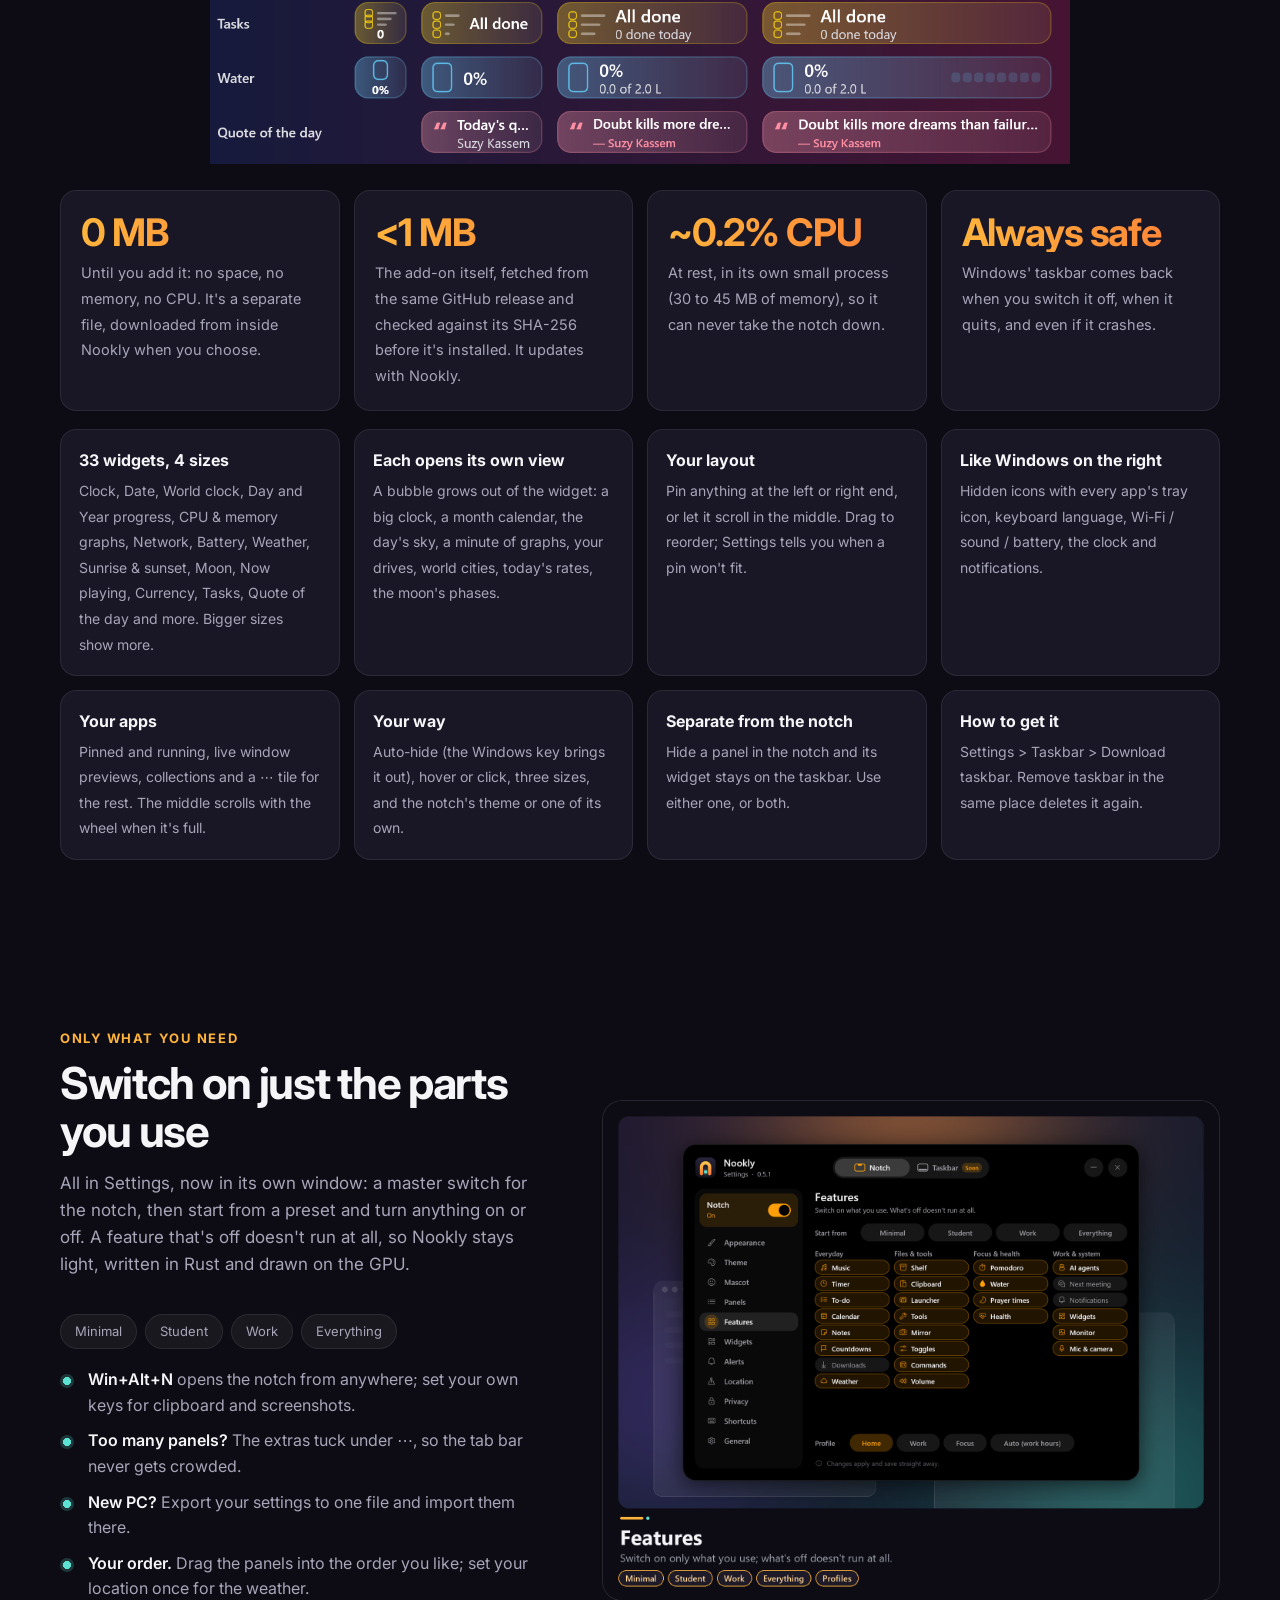
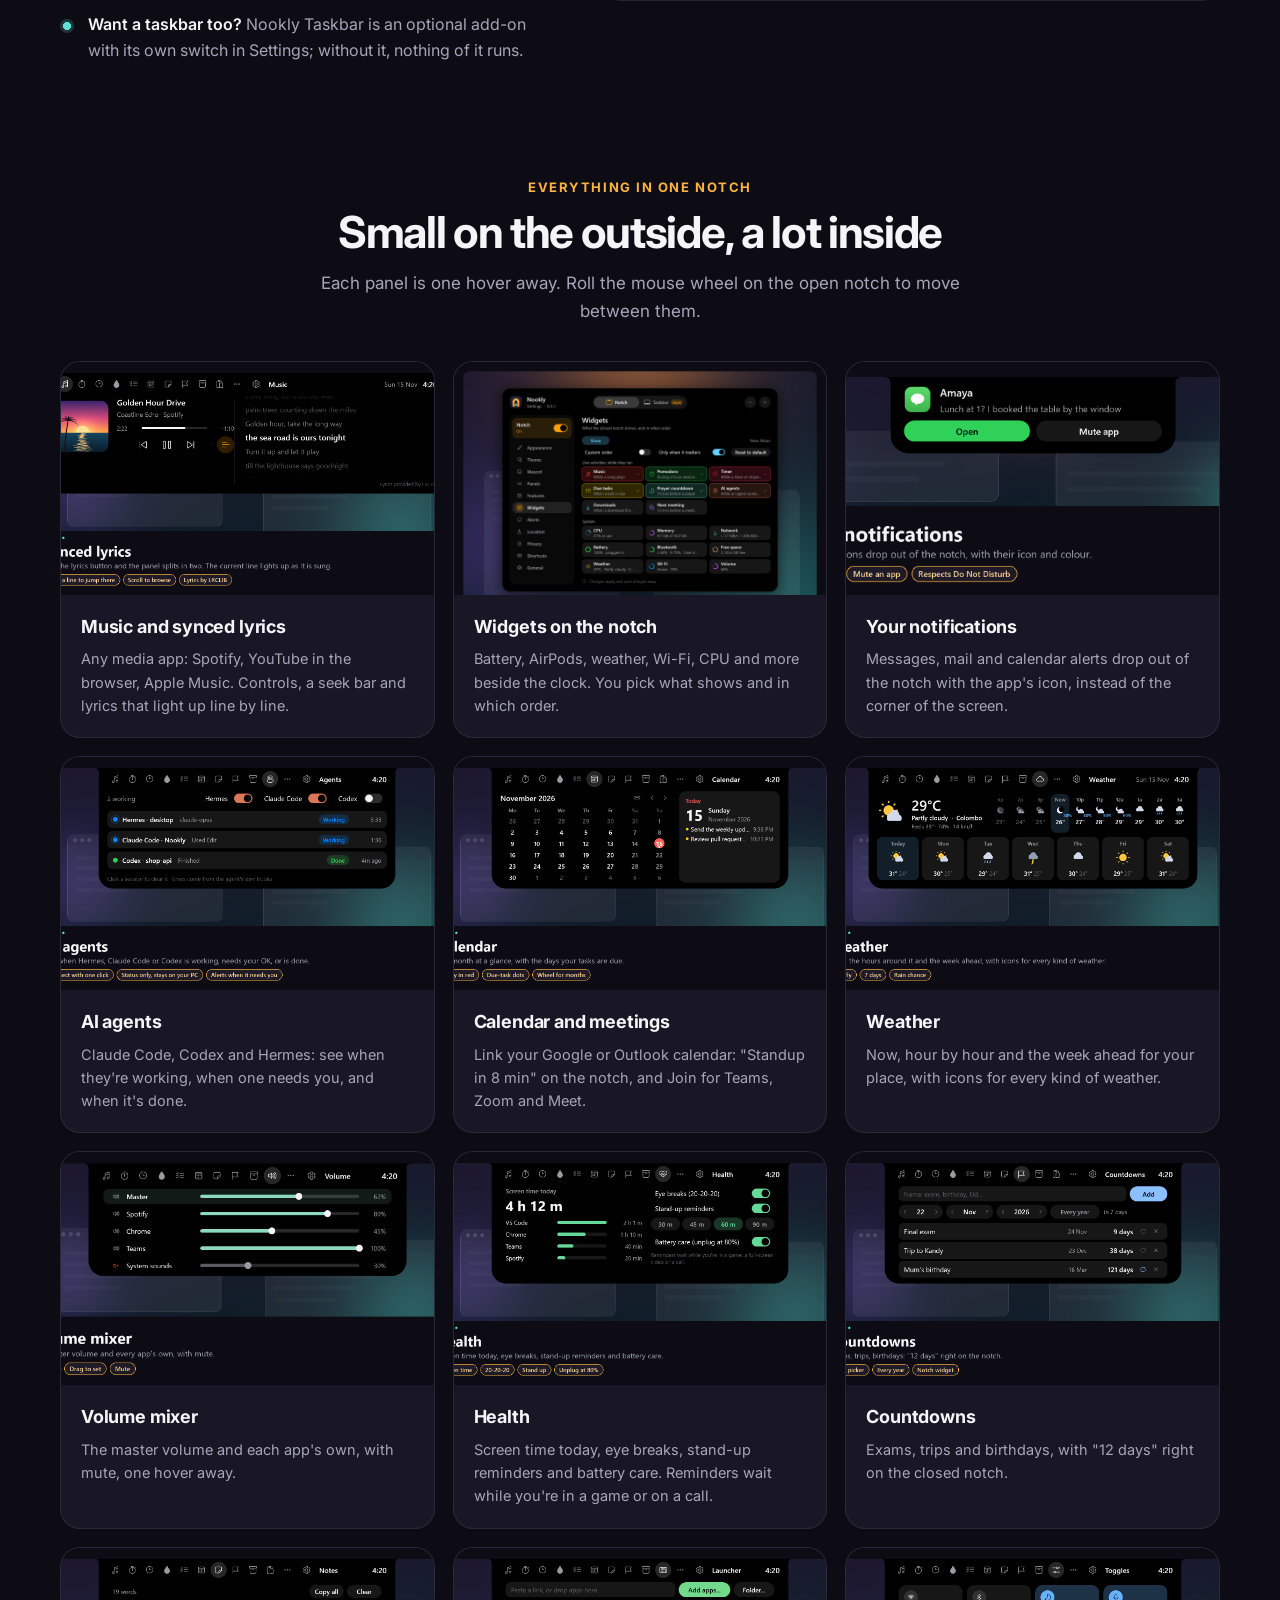
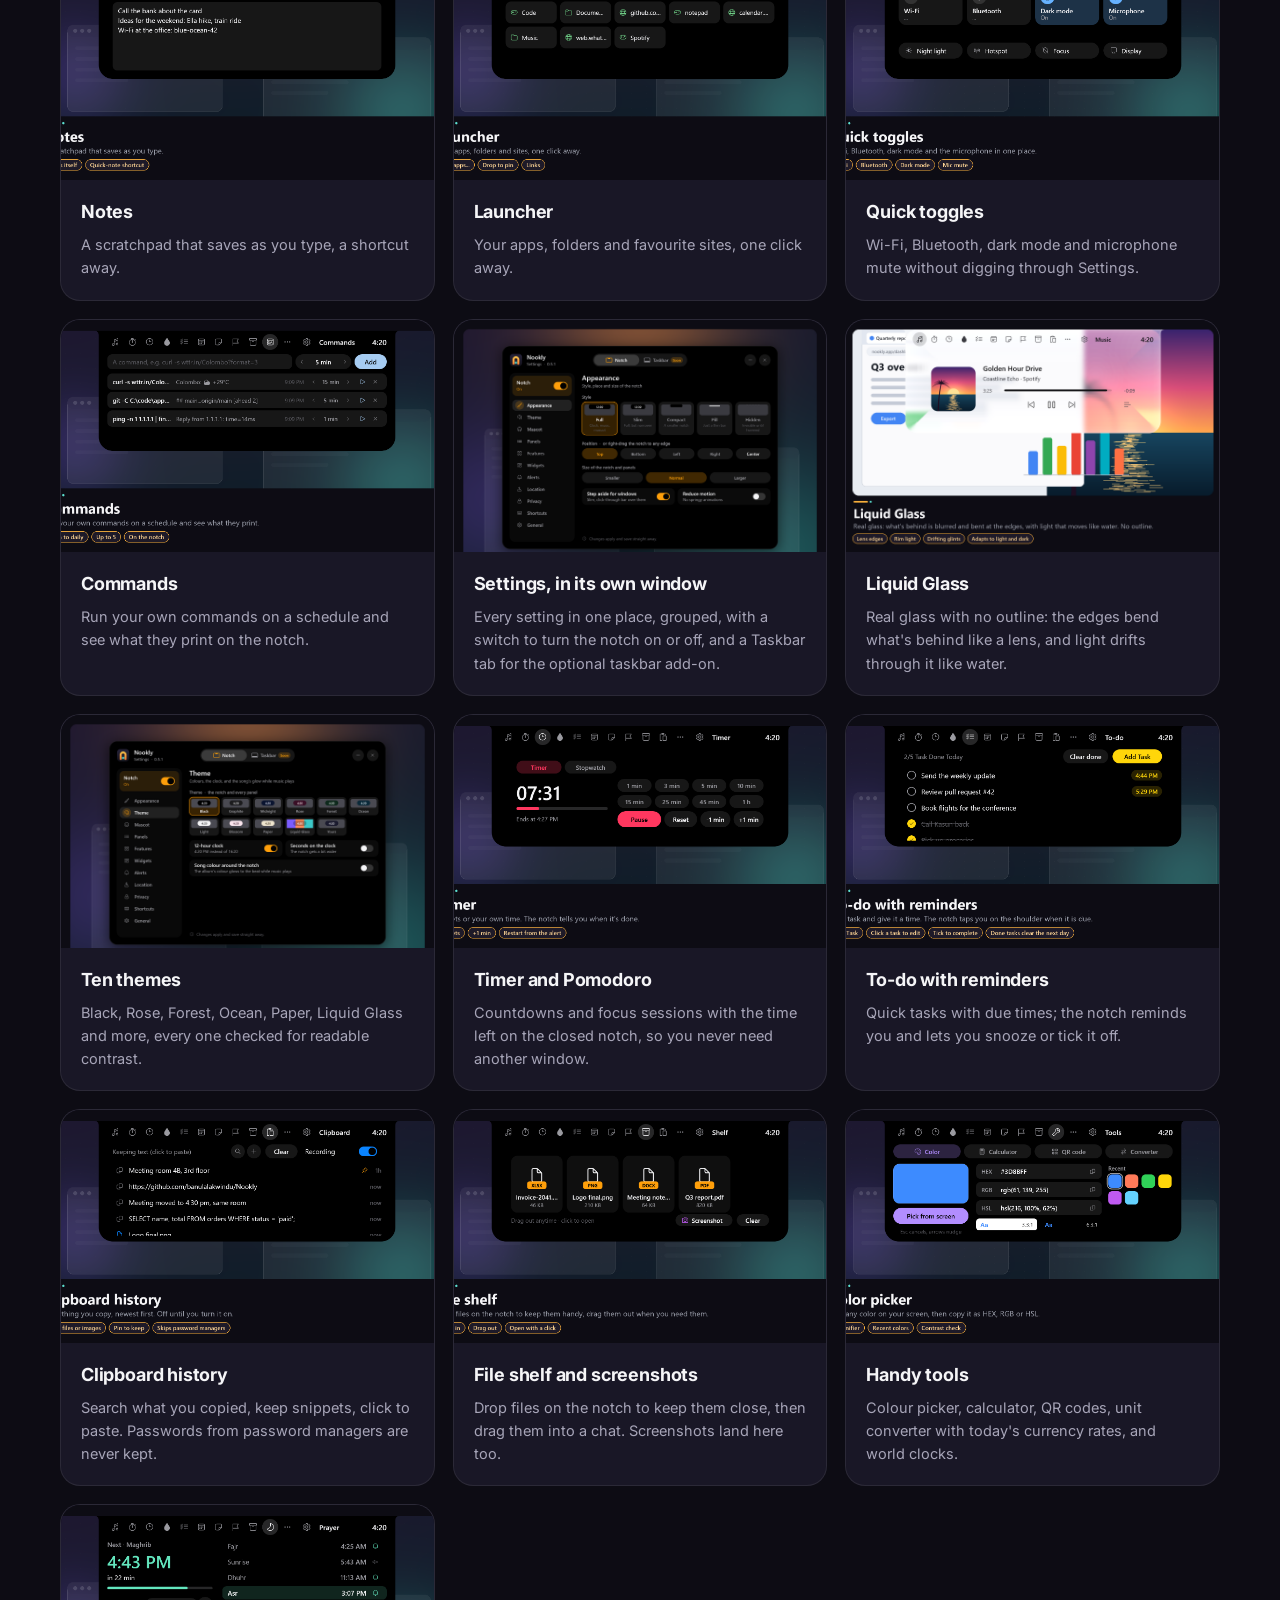
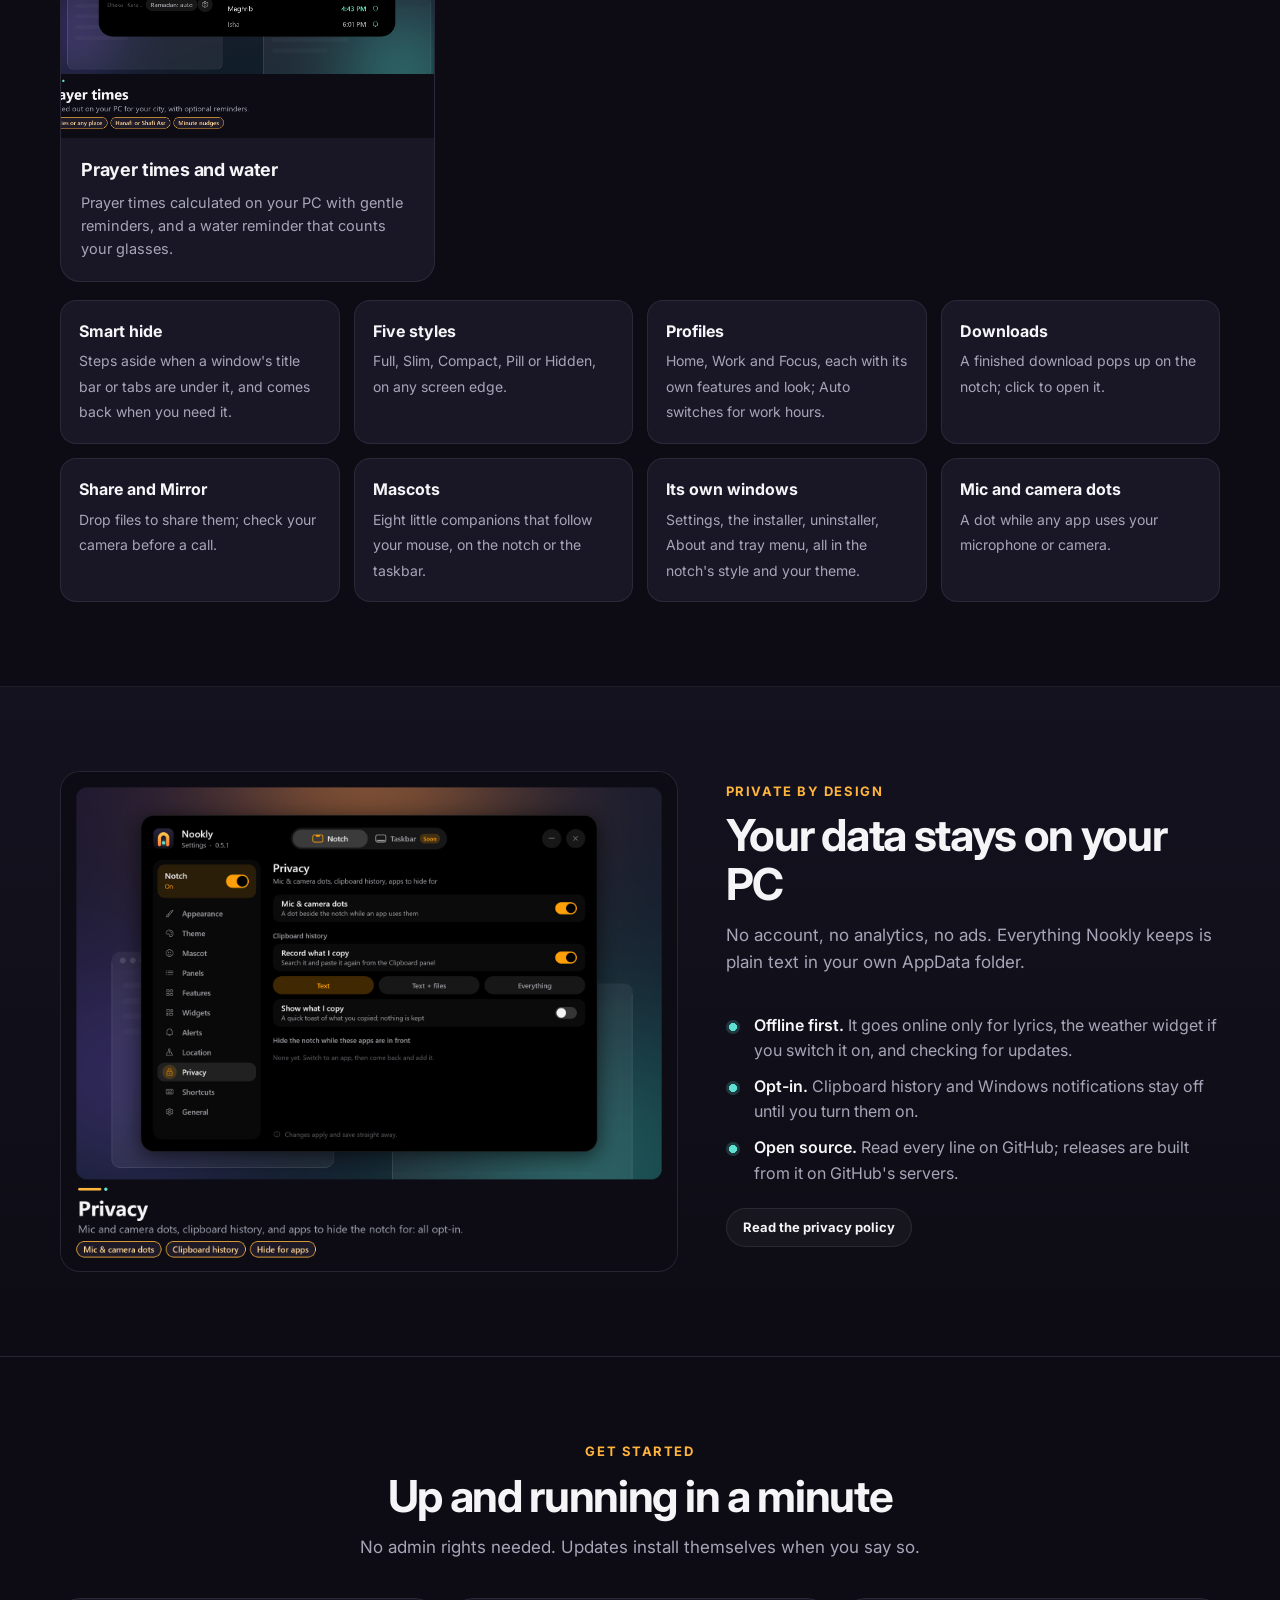
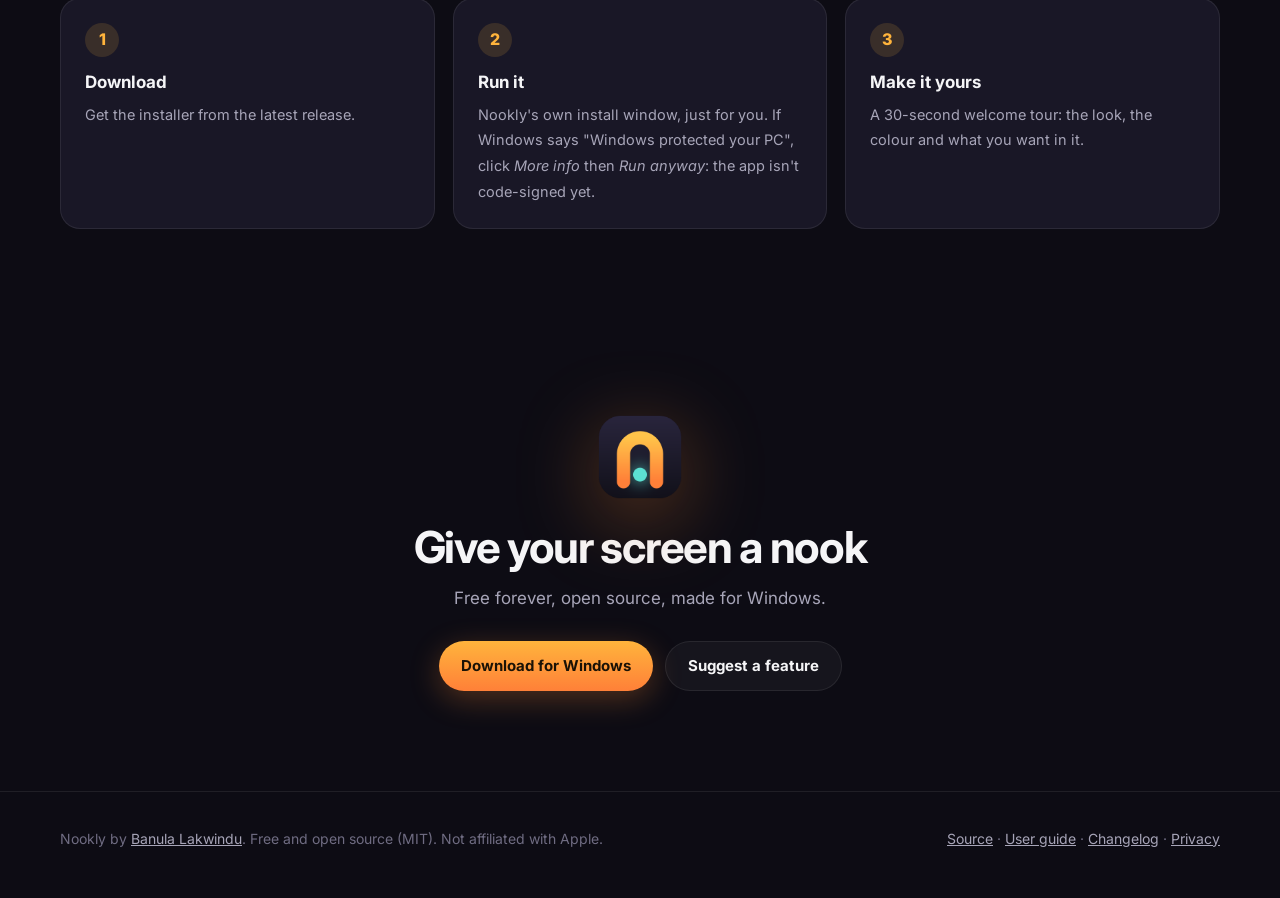
==== commit 6077d934: "Nookly 0.6.0: Nookly Taskbar, an optional add-on A taskbar in the notch's shape and theme, downloade" ====
--- a/docs/index.html
+++ b/docs/index.html
@@ -94,6 +94,10 @@
   .lead { font-size: clamp(17px, 2.2vw, 20px); color: var(--dim); max-width: 680px; margin: 0 auto 30px; }
   .cta { display: flex; gap: 12px; justify-content: center; flex-wrap: wrap; }
   .meta { margin-top: 14px; color: var(--faint); font-size: 13px; }
+  .stats { display: flex; flex-wrap: wrap; justify-content: center; gap: 10px; margin: 22px auto 0; }
+  .stats a { display: flex; align-items: baseline; gap: 8px; padding: 9px 16px; border-radius: 999px; background: rgba(255,255,255,0.05); border: 1px solid var(--line); color: var(--dim); font-size: 14px; text-decoration: none; }
+  .stats a:hover { border-color: rgba(255, 180, 60, 0.35); }
+  .stats b { font-size: 17px; font-weight: 800; letter-spacing: -0.02em; background: linear-gradient(90deg, var(--amber), var(--amber2)); -webkit-background-clip: text; background-clip: text; color: transparent; }
   .shot-hero {
     margin: 56px auto 0; border-radius: 24px; overflow: hidden; border: 1px solid var(--line); box-shadow: 0 40px 120px rgba(0,0,0,.55);
     width: 100%; max-height: 720px; object-fit: cover; object-position: top;
@@ -200,7 +204,7 @@
   <div class="wrap">
     <div class="notch-demo" aria-hidden="true"><span class="art"></span><span>4:20</span><span class="eq"><i></i><i></i><i></i></span></div>
     <h1>A little notch<br><span class="grad">that does a lot</span></h1>
-    <p class="lead">Nookly sits quietly at the top of your Windows screen. Hover it for music with lyrics, your calendar and next meeting, notes, countdowns, timers, health breaks, quick toggles and more. Move away and it tucks itself back.</p>
+    <p class="lead">Nookly sits quietly at the top of your Windows screen. Hover it for music with lyrics, your calendar and next meeting, notes, countdowns, timers, health breaks, quick toggles and more. Move away and it tucks itself back. Want more? Add <b>Nookly Taskbar</b>, a whole new taskbar with live widgets.</p>
     <div class="cta">
       <a class="btn primary" href="https://github.com/banulalakwindu/Nookly/releases/latest" data-dl>
         <svg width="18" height="18" viewBox="0 0 24 24" fill="none" stroke="currentColor" stroke-width="2.4" stroke-linecap="round" stroke-linejoin="round"><path d="M12 3v12m0 0-5-5m5 5 5-5M4 21h16"/></svg>
@@ -209,9 +213,57 @@
       <a class="btn ghost" href="https://github.com/banulalakwindu/Nookly">View source</a>
     </div>
     <div class="meta"><span id="dl-meta">Windows 10 and 11</span> · Free and open source · No account, no ads</div>
+    <div class="stats" aria-label="Light on your PC">
+      <a href="#performance"><b>~3 MB</b> download</a>
+      <a href="#performance"><b>~30 MB</b> RAM</a>
+      <a href="#performance"><b>~0%</b> CPU at rest</a>
+    </div>
     <img class="shot-hero" src="images/hero-collage.png" alt="Nookly: music with lyrics, alerts, AI agents, tools, system monitor and clipboard">
   </div>
 </header>
+
+<section id="performance">
+  <div class="wrap">
+    <div class="center">
+      <div class="eyebrow">Light on your PC</div>
+      <h2>Tiny download, tiny footprint</h2>
+      <p class="sub">Nookly is one small program written in Rust and drawn on the GPU. It wakes for what happens and sleeps the rest of the time, so you can leave it running all day.</p>
+    </div>
+    <div class="perf">
+      <div><b>~3 MB</b><span>The whole download. No runtime, framework or browser engine to install alongside it.</span></div>
+      <div><b>~30 MB</b><span>Of memory in everyday use, opening it and switching panels. Less than a browser tab.</span></div>
+      <div><b>~0% CPU</b><span>At rest. A song changing, a hover or a window moving wakes it; nothing polls.</span></div>
+      <div><b>Off is off</b><span>A feature you switch off doesn't run at all: no work, no memory.</span></div>
+    </div>
+  </div>
+</section>
+
+<section id="taskbar">
+  <div class="wrap">
+    <div class="center">
+      <div class="eyebrow">New · optional add-on</div>
+      <h2>Nookly Taskbar</h2>
+      <p class="sub">A taskbar in the notch's bubble shape and theme, Liquid Glass included, with your apps, Windows' own right-hand items and 33 live widgets. Get it only if you want it: it isn't in the Nookly download, so without it Nookly stays exactly as light.</p>
+    </div>
+    <div class="shot" style="max-width:860px;margin:0 auto 26px"><img src="images/taskbar-widgets.png" alt="Nookly Taskbar widgets: every widget at every size" loading="lazy"></div>
+    <div class="perf">
+      <div><b>0 MB</b><span>Until you add it: no space, no memory, no CPU. It's a separate file, downloaded from inside Nookly when you choose.</span></div>
+      <div><b>&lt;1 MB</b><span>The add-on itself, fetched from the same GitHub release and checked against its SHA-256 before it's installed. It updates with Nookly.</span></div>
+      <div><b>~0.2% CPU</b><span>At rest, in its own small process (30 to 45 MB of memory), so it can never take the notch down.</span></div>
+      <div><b>Always safe</b><span>Windows' taskbar comes back when you switch it off, when it quits, and even if it crashes.</span></div>
+    </div>
+    <div class="mini">
+      <div><b>33 widgets, 4 sizes</b><span>Clock, Date, World clock, Day and Year progress, CPU &amp; memory graphs, Network, Battery, Weather, Sunrise &amp; sunset, Moon, Now playing, Currency, Tasks, Quote of the day and more. Bigger sizes show more.</span></div>
+      <div><b>Each opens its own view</b><span>A bubble grows out of the widget: a big clock, a month calendar, the day's sky, a minute of graphs, your drives, world cities, today's rates, the moon's phases.</span></div>
+      <div><b>Your layout</b><span>Pin anything at the left or right end, or let it scroll in the middle. Drag to reorder; Settings tells you when a pin won't fit.</span></div>
+      <div><b>Like Windows on the right</b><span>Hidden icons with every app's tray icon, keyboard language, Wi-Fi / sound / battery, the clock and notifications.</span></div>
+      <div><b>Your apps</b><span>Pinned and running, live window previews, collections and a ⋯ tile for the rest. The middle scrolls with the wheel when it's full.</span></div>
+      <div><b>Your way</b><span>Auto-hide (the Windows key brings it out), hover or click, three sizes, and the notch's theme or one of its own.</span></div>
+      <div><b>Separate from the notch</b><span>Hide a panel in the notch and its widget stays on the taskbar. Use either one, or both.</span></div>
+      <div><b>How to get it</b><span>Settings &gt; Taskbar &gt; Download taskbar. Remove taskbar in the same place deletes it again.</span></div>
+    </div>
+  </div>
+</section>
 
 <section id="choose">
   <div class="wrap split">
@@ -225,7 +277,7 @@
         <li><b>Too many panels?</b> The extras tuck under ⋯, so the tab bar never gets crowded.</li>
         <li><b>New PC?</b> Export your settings to one file and import them there.</li>
         <li><b>Your order.</b> Drag the panels into the order you like; set your location once for the weather.</li>
-        <li><b>Taskbar next.</b> A custom Nookly taskbar is coming, with its own switch in Settings.</li>
+        <li><b>Want a taskbar too?</b> Nookly Taskbar is an optional add-on with its own switch in Settings; without it, nothing of it runs.</li>
       </ul>
     </div>
     <div class="shot"><img src="images/settings-features.png" alt="Settings: Features page with presets and switches" loading="lazy"></div>
@@ -253,7 +305,7 @@
       <div class="card"><img src="images/launcher.png" alt="Launcher" loading="lazy"><div class="body"><h3>Launcher</h3><p>Your apps, folders and favourite sites, one click away.</p></div></div>
       <div class="card"><img src="images/toggles.png" alt="Quick toggles" loading="lazy"><div class="body"><h3>Quick toggles</h3><p>Wi-Fi, Bluetooth, dark mode and microphone mute without digging through Settings.</p></div></div>
       <div class="card"><img src="images/commands.png" alt="Commands" loading="lazy"><div class="body"><h3>Commands</h3><p>Run your own commands on a schedule and see what they print on the notch.</p></div></div>
-      <div class="card"><img src="images/settings.png" alt="Settings window" loading="lazy"><div class="body"><h3>Settings, in its own window</h3><p>Every setting in one place, grouped, with a switch to turn the notch on or off. A custom taskbar is coming next.</p></div></div>
+      <div class="card"><img src="images/settings.png" alt="Settings window" loading="lazy"><div class="body"><h3>Settings, in its own window</h3><p>Every setting in one place, grouped, with a switch to turn the notch on or off, and a Taskbar tab for the optional taskbar add-on.</p></div></div>
       <div class="card"><img src="images/glass.png" alt="Liquid Glass" loading="lazy"><div class="body"><h3>Liquid Glass</h3><p>Real glass with no outline: the edges bend what's behind like a lens, and light drifts through it like water.</p></div></div>
       <div class="card"><img src="images/themes.png" alt="Themes" loading="lazy"><div class="body"><h3>Ten themes</h3><p>Black, Rose, Forest, Ocean, Paper, Liquid Glass and more, every one checked for readable contrast.</p></div></div>
       <div class="card"><img src="images/timer.png" alt="Timer" loading="lazy"><div class="body"><h3>Timer and Pomodoro</h3><p>Countdowns and focus sessions with the time left on the closed notch, so you never need another window.</p></div></div>
@@ -272,22 +324,6 @@
       <div><b>Mascots</b><span>Eight little companions that follow your mouse, on the notch or the taskbar.</span></div>
       <div><b>Its own windows</b><span>Settings, the installer, uninstaller, About and tray menu, all in the notch's style and your theme.</span></div>
       <div><b>Mic and camera dots</b><span>A dot while any app uses your microphone or camera.</span></div>
-    </div>
-  </div>
-</section>
-
-<section id="performance">
-  <div class="wrap">
-    <div class="center">
-      <div class="eyebrow">Light on your PC</div>
-      <h2>Tiny download, tiny footprint</h2>
-      <p class="sub">Nookly is one small program written in Rust and drawn on the GPU. It wakes for what happens and sleeps the rest of the time, so you can leave it running all day.</p>
-    </div>
-    <div class="perf">
-      <div><b>~3 MB</b><span>The whole download. No runtime, framework or browser engine to install alongside it.</span></div>
-      <div><b>~30 MB</b><span>Of memory in everyday use, opening it and switching panels. Less than a browser tab.</span></div>
-      <div><b>~0% CPU</b><span>At rest. A song changing, a hover or a window moving wakes it; nothing polls.</span></div>
-      <div><b>Only what's on</b><span>A feature you switch off doesn't run at all.</span></div>
     </div>
   </div>
 </section>
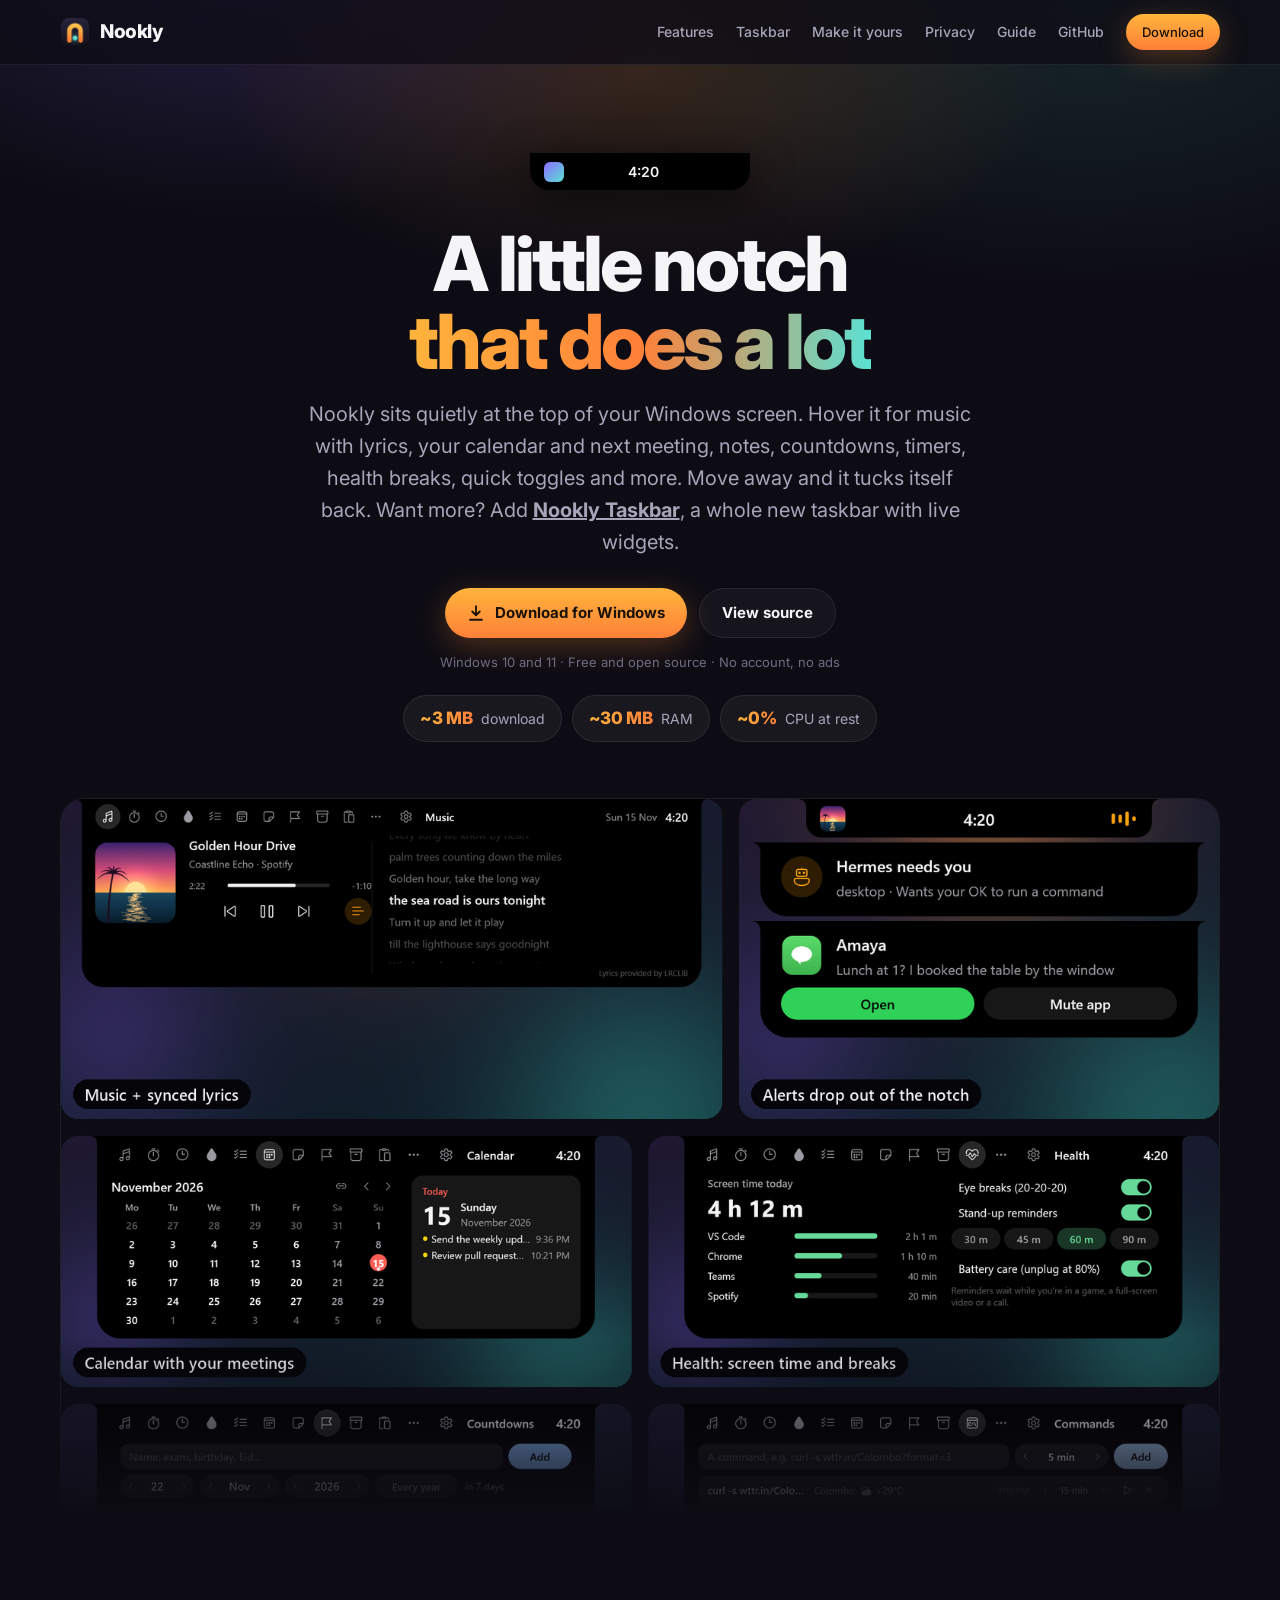
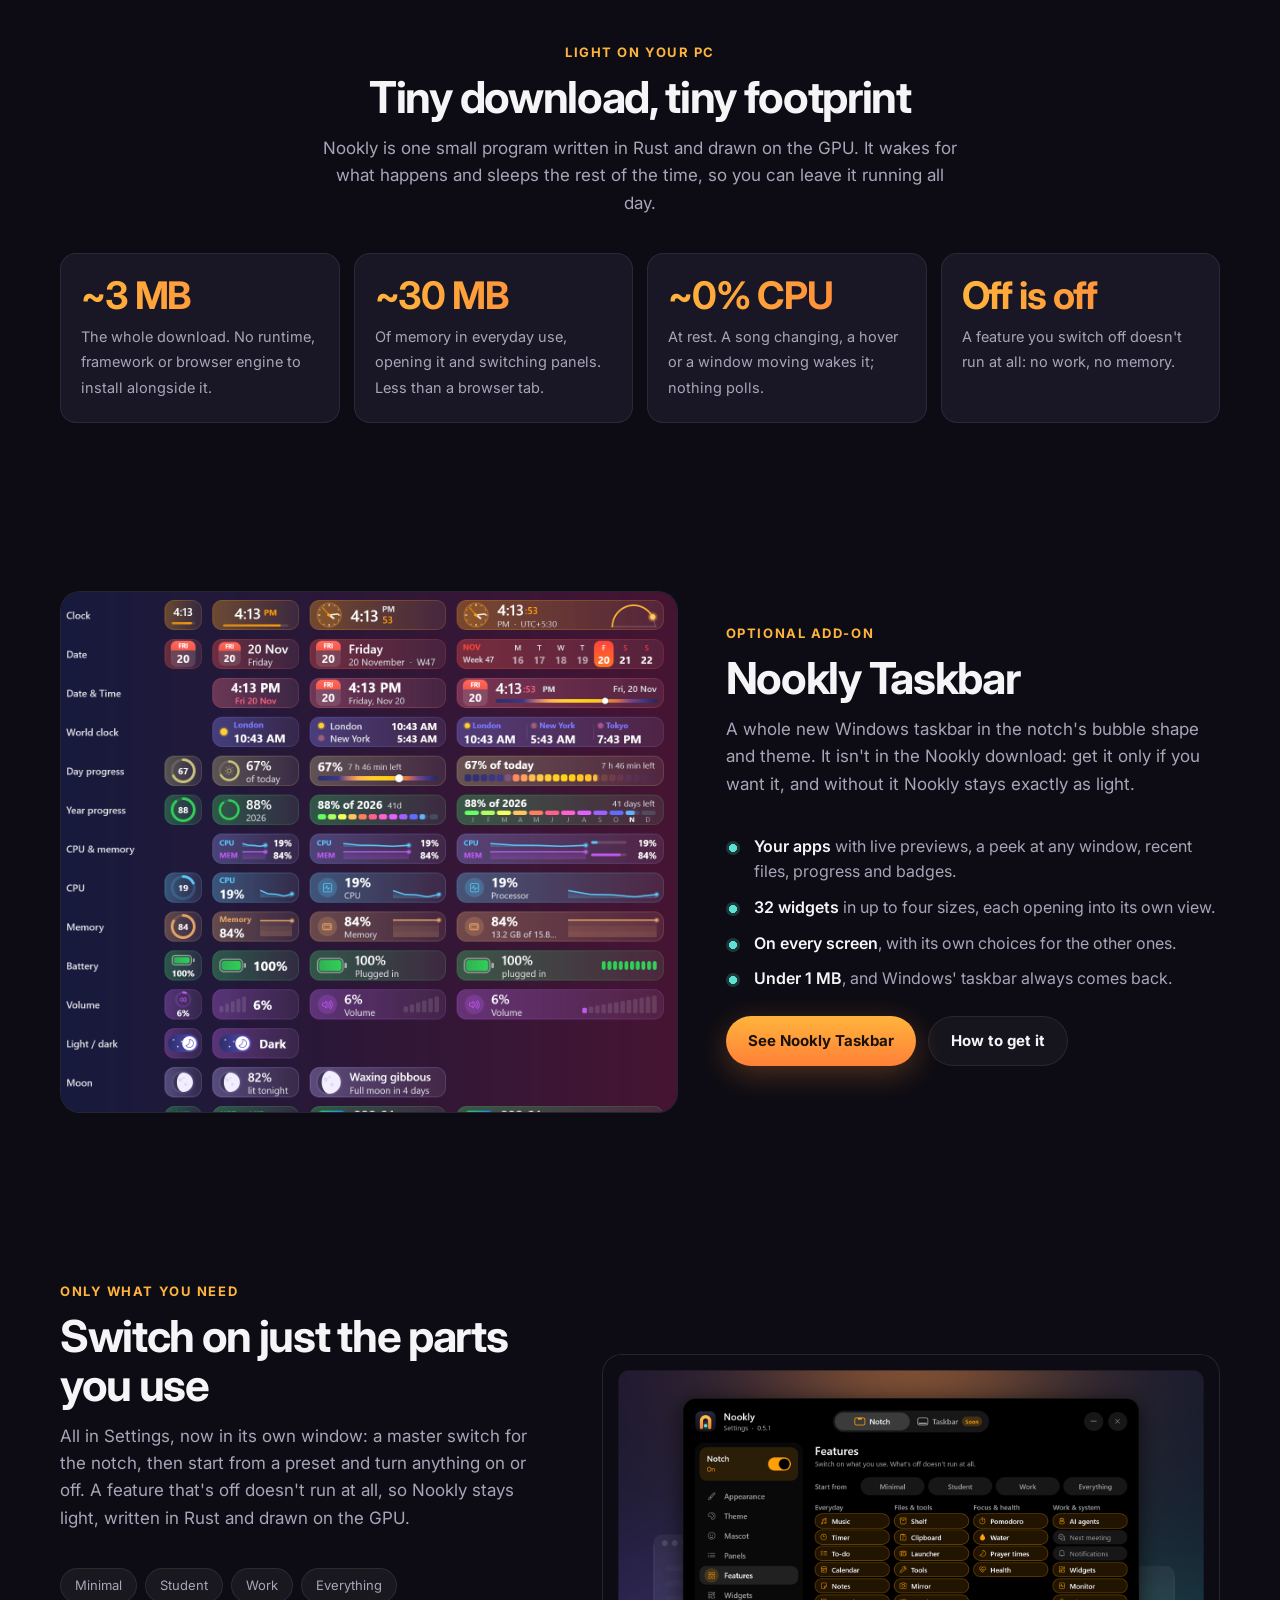
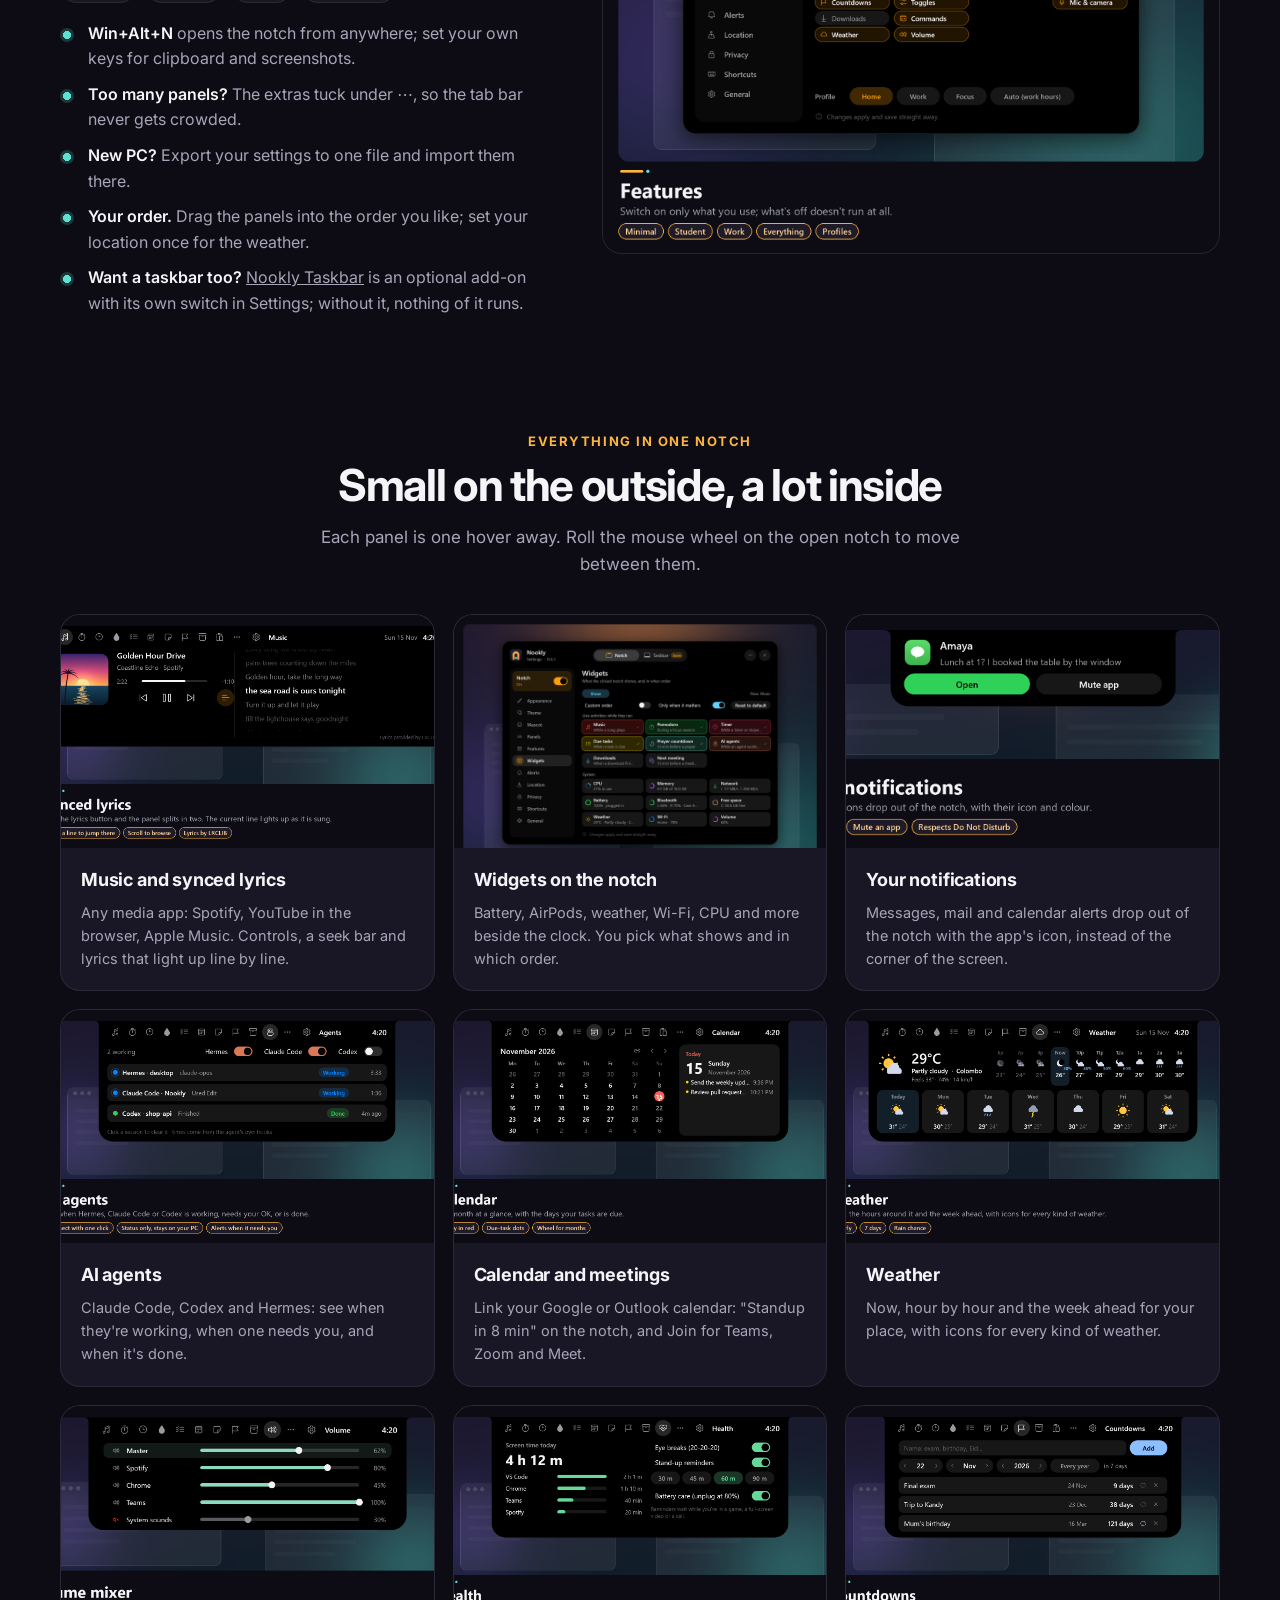
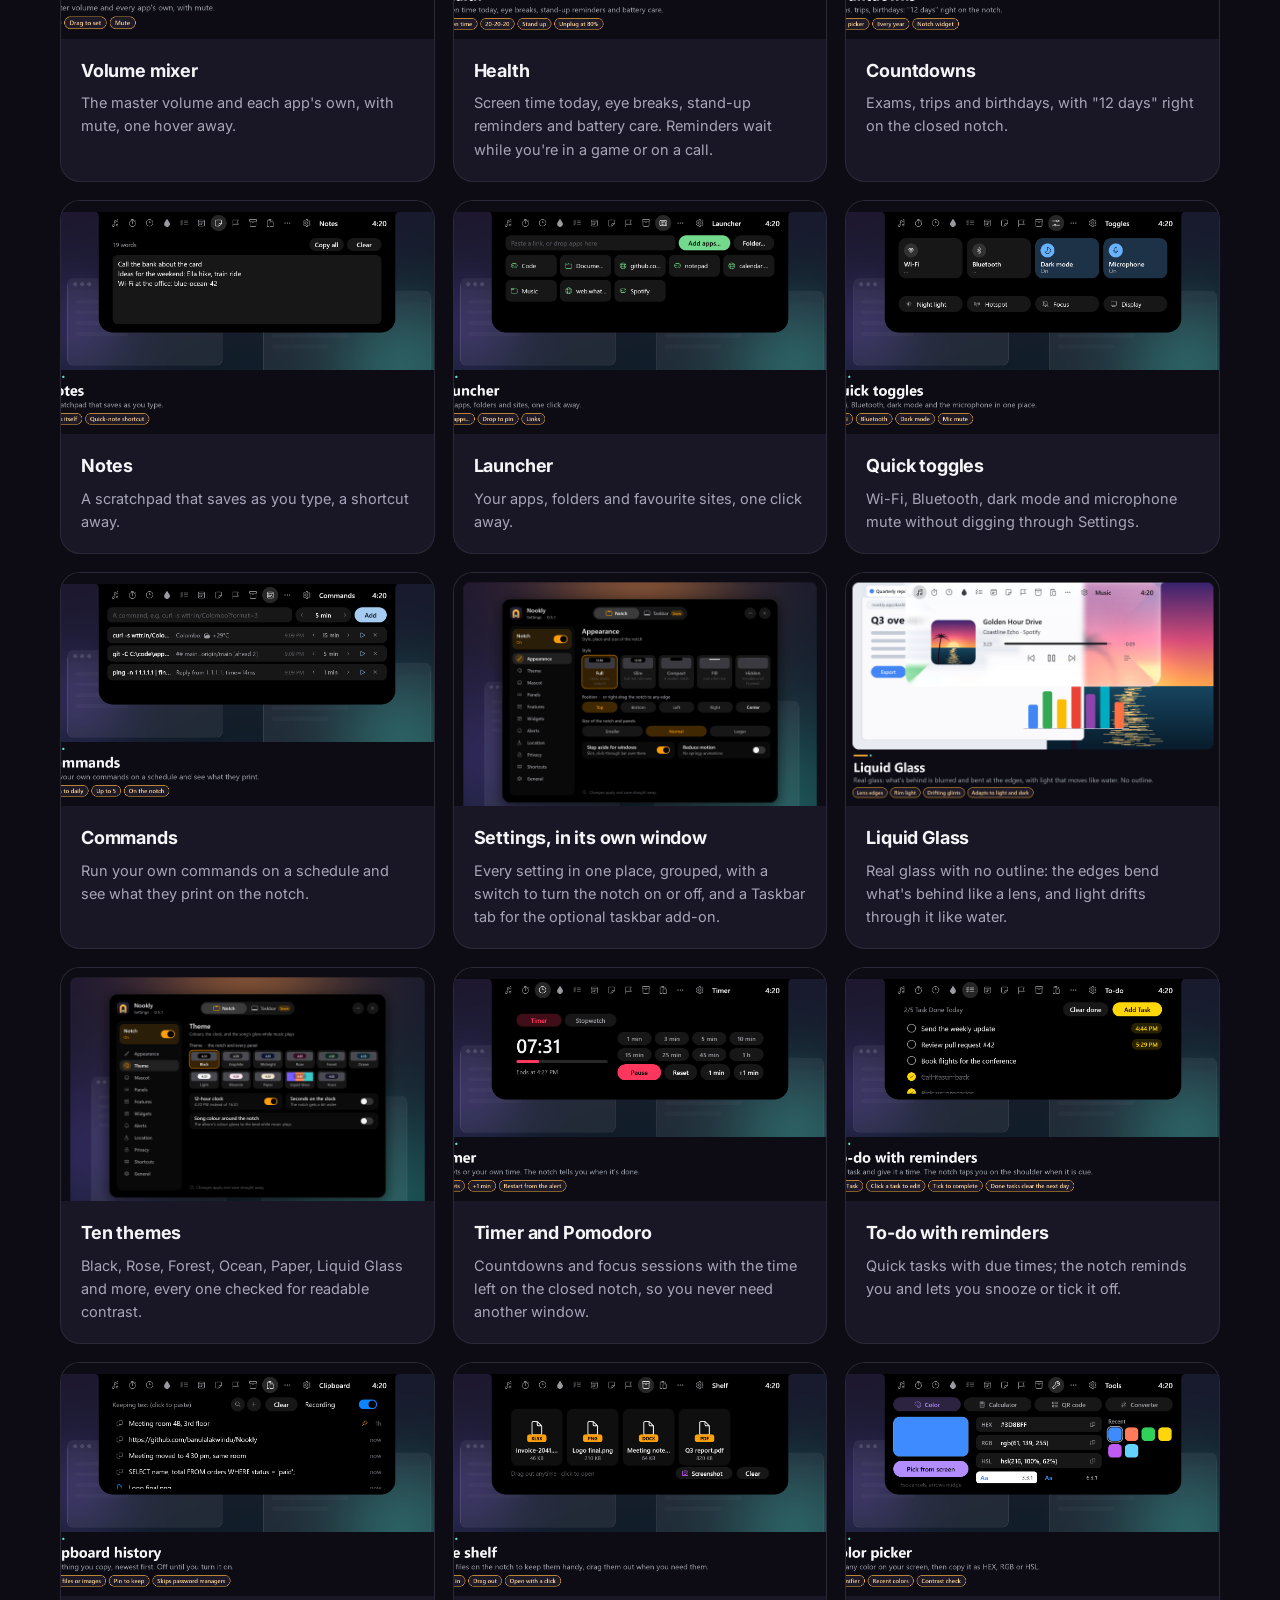
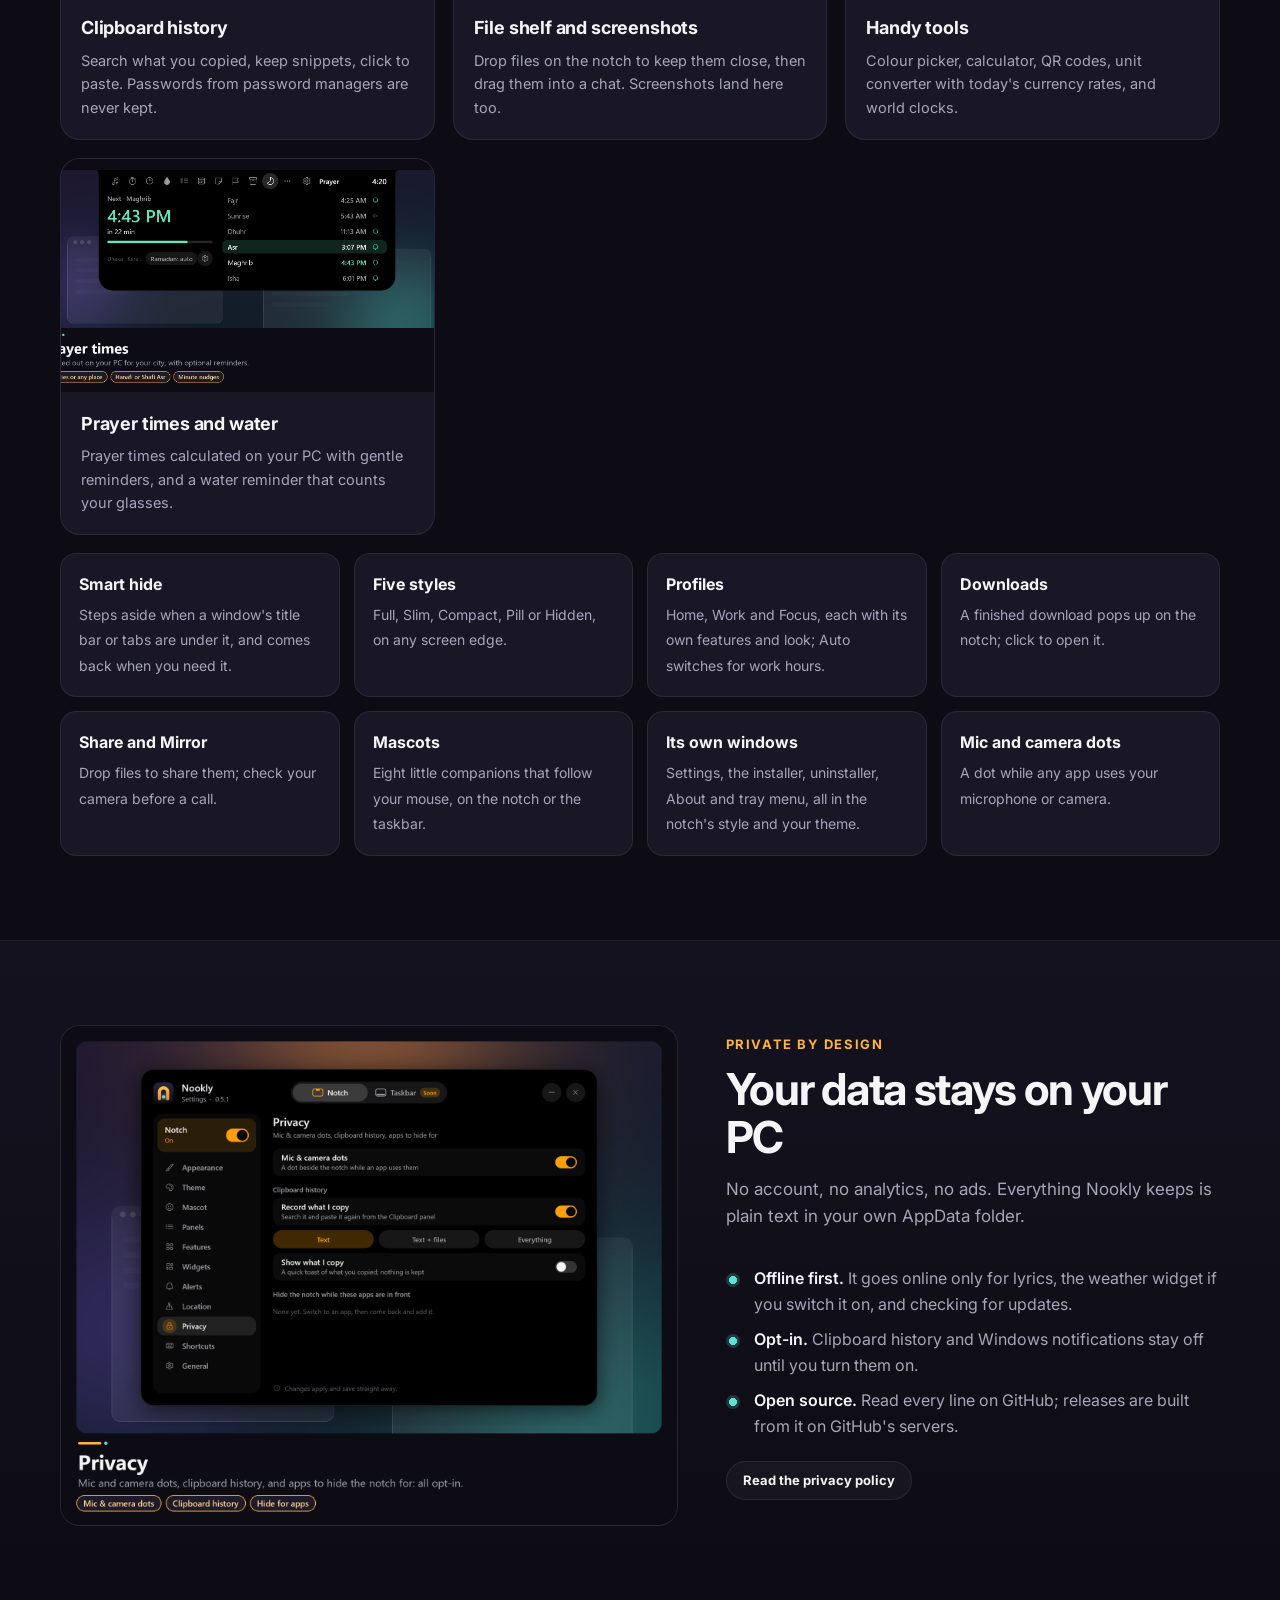
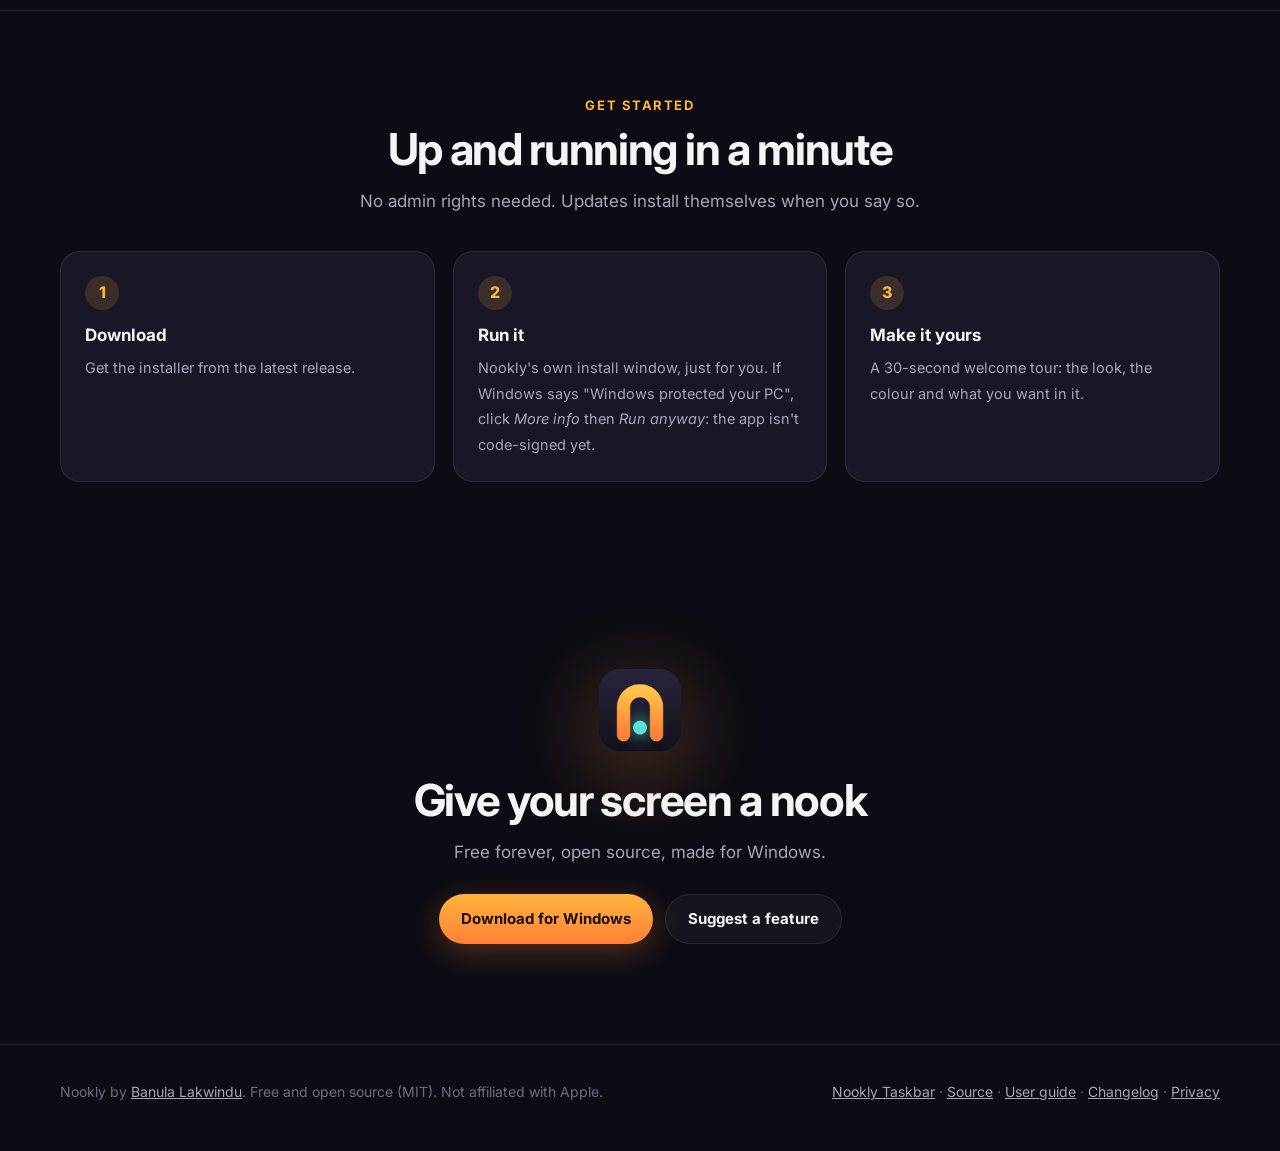
==== commit 8b974b3e: "Nookly 0.9.0: the taskbar from the keyboard, and on its own Win+Alt+J puts the keyboard on the taskb" ====
--- a/docs/index.html
+++ b/docs/index.html
@@ -14,175 +14,7 @@
 <link rel="preconnect" href="https://fonts.googleapis.com">
 <link rel="preconnect" href="https://fonts.gstatic.com" crossorigin>
 <link href="https://fonts.googleapis.com/css2?family=Inter:wght@400;500;600;700;800&display=swap" rel="stylesheet">
-<style>
-  :root {
-    --bg: #0d0c14;
-    --bg2: #14121f;
-    --card: #191726;
-    --line: rgba(255, 255, 255, 0.08);
-    --text: #f5f5f7;
-    --dim: #a7a5b8;
-    --faint: #6f6c82;
-    --amber: #ffb43c;
-    --amber2: #ff8038;
-    --teal: #5ce1d2;
-    --violet: #8b6cff;
-    --radius: 20px;
-  }
-  * { box-sizing: border-box; }
-  html { scroll-behavior: smooth; }
-  body {
-    margin: 0;
-    background: var(--bg);
-    color: var(--text);
-    font: 16px/1.6 Inter, "Segoe UI", system-ui, sans-serif;
-    -webkit-font-smoothing: antialiased;
-    overflow-x: hidden;
-  }
-  a { color: inherit; }
-  img { max-width: 100%; display: block; }
-  .wrap { width: min(1160px, 100% - 32px); margin: 0 auto; }
-
-  /* Nav */
-  nav {
-    position: sticky; top: 0; z-index: 10;
-    backdrop-filter: blur(14px); -webkit-backdrop-filter: blur(14px);
-    background: rgba(13, 12, 20, 0.72);
-    border-bottom: 1px solid var(--line);
-  }
-  nav .wrap { display: flex; align-items: center; gap: 24px; height: 64px; }
-  .brand { display: flex; align-items: center; gap: 10px; font-weight: 800; font-size: 19px; text-decoration: none; letter-spacing: -0.02em; }
-  .brand img { width: 30px; height: 30px; }
-  nav .links { margin-left: auto; display: flex; gap: 22px; align-items: center; }
-  nav .links a { text-decoration: none; color: var(--dim); font-size: 14px; font-weight: 500; }
-  nav .links a:hover { color: var(--text); }
-  .btn {
-    display: inline-flex; align-items: center; gap: 10px;
-    padding: 12px 22px; border-radius: 999px;
-    font-weight: 700; font-size: 15px; text-decoration: none;
-    transition: transform .15s ease, box-shadow .15s ease;
-  }
-  .btn:hover { transform: translateY(-1px); }
-  .btn.primary { background: linear-gradient(180deg, var(--amber), var(--amber2)); color: #1a1206; box-shadow: 0 8px 30px rgba(255, 140, 50, 0.28); }
-  .btn.ghost { border: 1px solid var(--line); background: rgba(255,255,255,0.04); color: var(--text); }
-  .btn.small { padding: 8px 16px; font-size: 13px; }
-
-  /* Hero */
-  .hero { position: relative; padding: 88px 0 40px; text-align: center; }
-  .hero::before {
-    content: ""; position: absolute; inset: -200px 0 auto 0; height: 700px; z-index: -1;
-    background:
-      radial-gradient(600px 300px at 50% 30%, rgba(255, 160, 60, 0.16), transparent 70%),
-      radial-gradient(700px 400px at 20% 10%, rgba(139, 108, 255, 0.22), transparent 70%),
-      radial-gradient(700px 400px at 85% 20%, rgba(92, 225, 210, 0.12), transparent 70%);
-  }
-  .notch-demo {
-    margin: 0 auto 34px; width: 220px; height: 38px; border-radius: 0 0 20px 20px;
-    background: #000; display: flex; align-items: center; justify-content: space-between;
-    padding: 0 14px; font-weight: 600; font-size: 14px; box-shadow: 0 10px 40px rgba(0,0,0,.6), inset 0 -1px 0 rgba(255,255,255,0.06);
-    animation: breathe 6s ease-in-out infinite;
-  }
-  .notch-demo .art { width: 20px; height: 20px; border-radius: 6px; background: linear-gradient(135deg, var(--violet), var(--teal)); }
-  .notch-demo .eq { display: flex; gap: 2px; align-items: flex-end; height: 14px; }
-  .notch-demo .eq i { width: 3px; background: var(--amber); border-radius: 2px; animation: eq 1s ease-in-out infinite; }
-  .notch-demo .eq i:nth-child(2) { animation-delay: .2s; }
-  .notch-demo .eq i:nth-child(3) { animation-delay: .4s; }
-  @keyframes eq { 0%, 100% { height: 4px; } 50% { height: 14px; } }
-  @keyframes breathe { 0%, 100% { width: 220px; } 50% { width: 250px; } }
-  h1 { font-size: clamp(42px, 7vw, 76px); line-height: 1.02; letter-spacing: -0.04em; margin: 0 0 18px; font-weight: 800; }
-  h1 .grad { background: linear-gradient(90deg, var(--amber), var(--amber2) 50%, var(--teal)); -webkit-background-clip: text; background-clip: text; color: transparent; }
-  .lead { font-size: clamp(17px, 2.2vw, 20px); color: var(--dim); max-width: 680px; margin: 0 auto 30px; }
-  .cta { display: flex; gap: 12px; justify-content: center; flex-wrap: wrap; }
-  .meta { margin-top: 14px; color: var(--faint); font-size: 13px; }
-  .stats { display: flex; flex-wrap: wrap; justify-content: center; gap: 10px; margin: 22px auto 0; }
-  .stats a { display: flex; align-items: baseline; gap: 8px; padding: 9px 16px; border-radius: 999px; background: rgba(255,255,255,0.05); border: 1px solid var(--line); color: var(--dim); font-size: 14px; text-decoration: none; }
-  .stats a:hover { border-color: rgba(255, 180, 60, 0.35); }
-  .stats b { font-size: 17px; font-weight: 800; letter-spacing: -0.02em; background: linear-gradient(90deg, var(--amber), var(--amber2)); -webkit-background-clip: text; background-clip: text; color: transparent; }
-  .shot-hero {
-    margin: 56px auto 0; border-radius: 24px; overflow: hidden; border: 1px solid var(--line); box-shadow: 0 40px 120px rgba(0,0,0,.55);
-    width: 100%; max-height: 720px; object-fit: cover; object-position: top;
-    -webkit-mask-image: linear-gradient(180deg, #000 75%, transparent); mask-image: linear-gradient(180deg, #000 75%, transparent);
-  }
-
-  /* Sections */
-  section { padding: 84px 0; }
-  .eyebrow { color: var(--amber); font-weight: 700; font-size: 13px; letter-spacing: .12em; text-transform: uppercase; margin-bottom: 10px; }
-  h2 { font-size: clamp(30px, 4.2vw, 44px); letter-spacing: -0.03em; line-height: 1.1; margin: 0 0 14px; }
-  .sub { color: var(--dim); max-width: 640px; margin: 0 0 36px; font-size: 17px; }
-  .center { text-align: center; }
-  .center .sub { margin-left: auto; margin-right: auto; }
-
-  /* Split rows */
-  .split { display: grid; grid-template-columns: 1fr 1.25fr; gap: 48px; align-items: center; }
-  .split.rev { grid-template-columns: 1.25fr 1fr; }
-  .split.rev .text { order: 2; }
-  .split .shot { border-radius: var(--radius); overflow: hidden; border: 1px solid var(--line); background: var(--bg2); }
-  ul.ticks { list-style: none; padding: 0; margin: 18px 0 0; }
-  ul.ticks li { padding-left: 28px; position: relative; margin: 10px 0; color: var(--dim); }
-  ul.ticks li b { color: var(--text); font-weight: 600; }
-  ul.ticks li::before { content: ""; position: absolute; left: 0; top: 7px; width: 14px; height: 14px; border-radius: 50%; background: radial-gradient(circle, var(--teal) 40%, rgba(92,225,210,0.2) 42%); }
-  .chips { display: flex; flex-wrap: wrap; gap: 8px; margin-top: 18px; }
-  .chip { padding: 6px 14px; border-radius: 999px; background: rgba(255,255,255,0.05); border: 1px solid var(--line); font-size: 13px; color: var(--dim); }
-
-  /* Feature grid */
-  .grid { display: grid; grid-template-columns: repeat(3, 1fr); gap: 18px; }
-  .card { background: var(--card); border: 1px solid var(--line); border-radius: var(--radius); overflow: hidden; display: flex; flex-direction: column; transition: transform .2s ease, border-color .2s ease; }
-  .card:hover { transform: translateY(-3px); border-color: rgba(255, 180, 60, 0.35); }
-  .card img { aspect-ratio: 16 / 10; object-fit: cover; object-position: top; background: var(--bg2); cursor: zoom-in; }
-  .card .body { padding: 18px 20px 20px; }
-  .card h3 { margin: 0 0 6px; font-size: 18px; letter-spacing: -0.01em; }
-  .card p { margin: 0; color: var(--dim); font-size: 14.5px; }
-
-  /* Small feature list */
-  .mini { display: grid; grid-template-columns: repeat(4, 1fr); gap: 14px; margin-top: 18px; }
-  .mini div { background: var(--card); border: 1px solid var(--line); border-radius: 16px; padding: 18px; }
-  .mini b { display: block; margin-bottom: 4px; }
-  .mini span { color: var(--dim); font-size: 14px; }
-
-  /* Performance */
-  .perf { display: grid; grid-template-columns: repeat(4, 1fr); gap: 14px; }
-  .perf div { background: var(--card); border: 1px solid var(--line); border-radius: 16px; padding: 22px 20px; }
-  .perf b { display: block; font-size: clamp(28px, 3.6vw, 38px); letter-spacing: -0.03em; line-height: 1.05; margin-bottom: 8px; background: linear-gradient(90deg, var(--amber), var(--amber2)); -webkit-background-clip: text; background-clip: text; color: transparent; }
-  .perf span { color: var(--dim); font-size: 14.5px; }
-
-  /* Install */
-  .steps { display: grid; grid-template-columns: repeat(3, 1fr); gap: 18px; counter-reset: s; }
-  .steps div { background: var(--card); border: 1px solid var(--line); border-radius: var(--radius); padding: 24px; counter-increment: s; }
-  .steps div::before { content: counter(s); display: grid; place-items: center; width: 34px; height: 34px; border-radius: 50%; background: rgba(255,180,60,0.14); color: var(--amber); font-weight: 800; margin-bottom: 12px; }
-  .steps b { display: block; margin-bottom: 6px; font-size: 17px; }
-  .steps span { color: var(--dim); font-size: 14.5px; }
-
-  .privacy { background: linear-gradient(180deg, var(--bg2), var(--bg)); border-top: 1px solid var(--line); border-bottom: 1px solid var(--line); }
-
-  .final { text-align: center; padding: 100px 0; }
-  .final img { width: 88px; margin: 0 auto 22px; filter: drop-shadow(0 18px 40px rgba(255, 140, 50, .35)); }
-
-  footer { border-top: 1px solid var(--line); padding: 36px 0 48px; color: var(--faint); font-size: 14px; }
-  footer .wrap { display: flex; gap: 20px; justify-content: space-between; flex-wrap: wrap; }
-  footer a { color: var(--dim); }
-
-  /* Lightbox */
-  .lb { position: fixed; inset: 0; background: rgba(5, 5, 10, 0.92); display: none; place-items: center; z-index: 50; padding: 24px; cursor: zoom-out; }
-  .lb.on { display: grid; }
-  .lb img { max-height: 92vh; border-radius: 14px; }
-
-  @media (max-width: 900px) {
-    .grid { grid-template-columns: repeat(2, 1fr); }
-    .mini, .perf { grid-template-columns: repeat(2, 1fr); }
-    .split, .split.rev { grid-template-columns: 1fr; gap: 26px; }
-    .split.rev .text { order: 0; }
-    .steps { grid-template-columns: 1fr; }
-    nav .links a.hide-sm { display: none; }
-  }
-  @media (max-width: 560px) {
-    .grid, .mini, .perf { grid-template-columns: 1fr; }
-    section { padding: 64px 0; }
-    .hero { padding-top: 56px; }
-  }
-  @media (prefers-reduced-motion: reduce) {
-    * { animation: none !important; transition: none !important; }
-  }
-</style>
+<link rel="stylesheet" href="site.css">
 </head>
 <body>
 
@@ -191,6 +23,7 @@
     <a class="brand" href="#"><img src="images/logo.png" alt="">Nookly</a>
     <div class="links">
       <a class="hide-sm" href="#features">Features</a>
+      <a href="taskbar.html">Taskbar</a>
       <a class="hide-sm" href="#choose">Make it yours</a>
       <a class="hide-sm" href="#privacy">Privacy</a>
       <a class="hide-sm" href="https://github.com/banulalakwindu/Nookly/blob/main/docs/USER_GUIDE.md">Guide</a>
@@ -204,7 +37,7 @@
   <div class="wrap">
     <div class="notch-demo" aria-hidden="true"><span class="art"></span><span>4:20</span><span class="eq"><i></i><i></i><i></i></span></div>
     <h1>A little notch<br><span class="grad">that does a lot</span></h1>
-    <p class="lead">Nookly sits quietly at the top of your Windows screen. Hover it for music with lyrics, your calendar and next meeting, notes, countdowns, timers, health breaks, quick toggles and more. Move away and it tucks itself back. Want more? Add <b>Nookly Taskbar</b>, a whole new taskbar with live widgets.</p>
+    <p class="lead">Nookly sits quietly at the top of your Windows screen. Hover it for music with lyrics, your calendar and next meeting, notes, countdowns, timers, health breaks, quick toggles and more. Move away and it tucks itself back. Want more? Add <a href="taskbar.html"><b>Nookly Taskbar</b></a>, a whole new taskbar with live widgets.</p>
     <div class="cta">
       <a class="btn primary" href="https://github.com/banulalakwindu/Nookly/releases/latest" data-dl>
         <svg width="18" height="18" viewBox="0 0 24 24" fill="none" stroke="currentColor" stroke-width="2.4" stroke-linecap="round" stroke-linejoin="round"><path d="M12 3v12m0 0-5-5m5 5 5-5M4 21h16"/></svg>
@@ -239,29 +72,20 @@
 </section>
 
 <section id="taskbar">
-  <div class="wrap">
-    <div class="center">
-      <div class="eyebrow">New · optional add-on</div>
+  <div class="wrap split rev">
+    <div class="text">
+      <div class="eyebrow">Optional add-on</div>
       <h2>Nookly Taskbar</h2>
-      <p class="sub">A taskbar in the notch's bubble shape and theme, Liquid Glass included, with your apps, Windows' own right-hand items and 33 live widgets. Get it only if you want it: it isn't in the Nookly download, so without it Nookly stays exactly as light.</p>
-    </div>
-    <div class="shot" style="max-width:860px;margin:0 auto 26px"><img src="images/taskbar-widgets.png" alt="Nookly Taskbar widgets: every widget at every size" loading="lazy"></div>
-    <div class="perf">
-      <div><b>0 MB</b><span>Until you add it: no space, no memory, no CPU. It's a separate file, downloaded from inside Nookly when you choose.</span></div>
-      <div><b>&lt;1 MB</b><span>The add-on itself, fetched from the same GitHub release and checked against its SHA-256 before it's installed. It updates with Nookly.</span></div>
-      <div><b>~0.2% CPU</b><span>At rest, in its own small process (30 to 45 MB of memory), so it can never take the notch down.</span></div>
-      <div><b>Always safe</b><span>Windows' taskbar comes back when you switch it off, when it quits, and even if it crashes.</span></div>
-    </div>
-    <div class="mini">
-      <div><b>33 widgets, 4 sizes</b><span>Clock, Date, World clock, Day and Year progress, CPU &amp; memory graphs, Network, Battery, Weather, Sunrise &amp; sunset, Moon, Now playing, Currency, Tasks, Quote of the day and more. Bigger sizes show more.</span></div>
-      <div><b>Each opens its own view</b><span>A bubble grows out of the widget: a big clock, a month calendar, the day's sky, a minute of graphs, your drives, world cities, today's rates, the moon's phases.</span></div>
-      <div><b>Your layout</b><span>Pin anything at the left or right end, or let it scroll in the middle. Drag to reorder; Settings tells you when a pin won't fit.</span></div>
-      <div><b>Like Windows on the right</b><span>Hidden icons with every app's tray icon, keyboard language, Wi-Fi / sound / battery, the clock and notifications.</span></div>
-      <div><b>Your apps</b><span>Pinned and running, live window previews, collections and a ⋯ tile for the rest. The middle scrolls with the wheel when it's full.</span></div>
-      <div><b>Your way</b><span>Auto-hide (the Windows key brings it out), hover or click, three sizes, and the notch's theme or one of its own.</span></div>
-      <div><b>Separate from the notch</b><span>Hide a panel in the notch and its widget stays on the taskbar. Use either one, or both.</span></div>
-      <div><b>How to get it</b><span>Settings &gt; Taskbar &gt; Download taskbar. Remove taskbar in the same place deletes it again.</span></div>
-    </div>
+      <p class="sub">A whole new Windows taskbar in the notch's bubble shape and theme. It isn't in the Nookly download: get it only if you want it, and without it Nookly stays exactly as light.</p>
+      <ul class="ticks">
+        <li><b>Your apps</b> with live previews, a peek at any window, recent files, progress and badges.</li>
+        <li><b>32 widgets</b> in up to four sizes, each opening into its own view.</li>
+        <li><b>On every screen</b>, with its own choices for the other ones.</li>
+        <li><b>Under 1 MB</b>, and Windows' taskbar always comes back.</li>
+      </ul>
+      <p style="margin-top:24px;display:flex;gap:12px;flex-wrap:wrap"><a class="btn primary" href="taskbar.html"><span>See Nookly Taskbar</span></a><a class="btn ghost" href="taskbar.html#get">How to get it</a></p>
+    </div>
+    <a class="shot" href="taskbar.html" style="display:block" aria-label="See Nookly Taskbar"><img src="images/taskbar-widgets.png" alt="Nookly Taskbar widgets" loading="lazy" style="max-height:520px;width:100%;object-fit:cover;object-position:top"></a>
   </div>
 </section>
 
@@ -277,7 +101,7 @@
         <li><b>Too many panels?</b> The extras tuck under ⋯, so the tab bar never gets crowded.</li>
         <li><b>New PC?</b> Export your settings to one file and import them there.</li>
         <li><b>Your order.</b> Drag the panels into the order you like; set your location once for the weather.</li>
-        <li><b>Want a taskbar too?</b> Nookly Taskbar is an optional add-on with its own switch in Settings; without it, nothing of it runs.</li>
+        <li><b>Want a taskbar too?</b> <a href="taskbar.html">Nookly Taskbar</a> is an optional add-on with its own switch in Settings; without it, nothing of it runs.</li>
       </ul>
     </div>
     <div class="shot"><img src="images/settings-features.png" alt="Settings: Features page with presets and switches" loading="lazy"></div>
@@ -375,31 +199,12 @@
 <footer>
   <div class="wrap">
     <div>Nookly by <a href="https://github.com/banulalakwindu">Banula Lakwindu</a>. Free and open source (MIT). Not affiliated with Apple.</div>
-    <div><a href="https://github.com/banulalakwindu/Nookly">Source</a> · <a href="https://github.com/banulalakwindu/Nookly/blob/main/docs/USER_GUIDE.md">User guide</a> · <a href="https://github.com/banulalakwindu/Nookly/blob/main/CHANGELOG.md">Changelog</a> · <a href="https://github.com/banulalakwindu/Nookly/blob/main/PRIVACY.md">Privacy</a></div>
+    <div><a href="taskbar.html">Nookly Taskbar</a> · <a href="https://github.com/banulalakwindu/Nookly">Source</a> · <a href="https://github.com/banulalakwindu/Nookly/blob/main/docs/USER_GUIDE.md">User guide</a> · <a href="https://github.com/banulalakwindu/Nookly/blob/main/CHANGELOG.md">Changelog</a> · <a href="https://github.com/banulalakwindu/Nookly/blob/main/PRIVACY.md">Privacy</a></div>
   </div>
 </footer>
 
 <div class="lb" id="lb"><img alt=""></div>
 
-<script>
-  // Point the download buttons straight at the latest installer.
-  fetch("https://api.github.com/repos/banulalakwindu/Nookly/releases/latest")
-    .then(function (r) { return r.ok ? r.json() : null; })
-    .then(function (rel) {
-      if (!rel) return;
-      var a = (rel.assets || []).find(function (x) { return /^NooklySetup.*\.exe$/i.test(x.name); });
-      if (a) document.querySelectorAll("[data-dl]").forEach(function (el) { el.href = a.browser_download_url; });
-      var mb = a ? " · " + (a.size / 1048576).toFixed(1) + " MB" : "";
-      document.getElementById("dl-meta").textContent = "Version " + String(rel.tag_name || "").replace(/^v/, "") + mb + " · Windows 10 and 11";
-    })
-    .catch(function () {});
-  // Click a screenshot to see it large.
-  var lb = document.getElementById("lb");
-  document.querySelectorAll(".card img, .shot img").forEach(function (img) {
-    img.addEventListener("click", function () { lb.querySelector("img").src = img.src; lb.classList.add("on"); });
-  });
-  lb.addEventListener("click", function () { lb.classList.remove("on"); });
-  document.addEventListener("keydown", function (e) { if (e.key === "Escape") lb.classList.remove("on"); });
-</script>
+<script src="site.js"></script>
 </body>
 </html>
--- a/docs/site.css
+++ b/docs/site.css
@@ -0,0 +1,168 @@
+/* Shared by the home page and the taskbar page. */
+:root {
+  --bg: #0d0c14;
+  --bg2: #14121f;
+  --card: #191726;
+  --line: rgba(255, 255, 255, 0.08);
+  --text: #f5f5f7;
+  --dim: #a7a5b8;
+  --faint: #6f6c82;
+  --amber: #ffb43c;
+  --amber2: #ff8038;
+  --teal: #5ce1d2;
+  --violet: #8b6cff;
+  --radius: 20px;
+}
+* { box-sizing: border-box; }
+html { scroll-behavior: smooth; scroll-padding-top: 76px; }
+body {
+  margin: 0;
+  background: var(--bg);
+  color: var(--text);
+  font: 16px/1.6 Inter, "Segoe UI", system-ui, sans-serif;
+  -webkit-font-smoothing: antialiased;
+  overflow-x: hidden;
+}
+a { color: inherit; }
+img { max-width: 100%; display: block; }
+.wrap { width: min(1160px, 100% - 32px); margin: 0 auto; }
+
+/* Nav */
+nav {
+  position: sticky; top: 0; z-index: 10;
+  backdrop-filter: blur(14px); -webkit-backdrop-filter: blur(14px);
+  background: rgba(13, 12, 20, 0.72);
+  border-bottom: 1px solid var(--line);
+}
+nav .wrap { display: flex; align-items: center; gap: 24px; height: 64px; }
+.brand { display: flex; align-items: center; gap: 10px; font-weight: 800; font-size: 19px; text-decoration: none; letter-spacing: -0.02em; }
+.brand img { width: 30px; height: 30px; }
+nav .links { margin-left: auto; display: flex; gap: 22px; align-items: center; }
+nav .links a { text-decoration: none; color: var(--dim); font-size: 14px; font-weight: 500; }
+nav .links a:hover { color: var(--text); }
+.btn {
+  display: inline-flex; align-items: center; gap: 10px;
+  padding: 12px 22px; border-radius: 999px;
+  font-weight: 700; font-size: 15px; text-decoration: none;
+  transition: transform .15s ease, box-shadow .15s ease;
+}
+.btn:hover { transform: translateY(-1px); }
+.btn.primary { background: linear-gradient(180deg, var(--amber), var(--amber2)); color: #1a1206; box-shadow: 0 8px 30px rgba(255, 140, 50, 0.28); }
+.btn.ghost { border: 1px solid var(--line); background: rgba(255,255,255,0.04); color: var(--text); }
+.btn.small { padding: 8px 16px; font-size: 13px; }
+
+/* Hero */
+.hero { position: relative; padding: 88px 0 40px; text-align: center; }
+.hero::before {
+  content: ""; position: absolute; inset: -200px 0 auto 0; height: 700px; z-index: -1;
+  background:
+    radial-gradient(600px 300px at 50% 30%, rgba(255, 160, 60, 0.16), transparent 70%),
+    radial-gradient(700px 400px at 20% 10%, rgba(139, 108, 255, 0.22), transparent 70%),
+    radial-gradient(700px 400px at 85% 20%, rgba(92, 225, 210, 0.12), transparent 70%);
+}
+.notch-demo {
+  margin: 0 auto 34px; width: 220px; height: 38px; border-radius: 0 0 20px 20px;
+  background: #000; display: flex; align-items: center; justify-content: space-between;
+  padding: 0 14px; font-weight: 600; font-size: 14px; box-shadow: 0 10px 40px rgba(0,0,0,.6), inset 0 -1px 0 rgba(255,255,255,0.06);
+  animation: breathe 6s ease-in-out infinite;
+}
+.notch-demo .art { width: 20px; height: 20px; border-radius: 6px; background: linear-gradient(135deg, var(--violet), var(--teal)); }
+.notch-demo .eq { display: flex; gap: 2px; align-items: flex-end; height: 14px; }
+.notch-demo .eq i { width: 3px; background: var(--amber); border-radius: 2px; animation: eq 1s ease-in-out infinite; }
+.notch-demo .eq i:nth-child(2) { animation-delay: .2s; }
+.notch-demo .eq i:nth-child(3) { animation-delay: .4s; }
+@keyframes eq { 0%, 100% { height: 4px; } 50% { height: 14px; } }
+@keyframes breathe { 0%, 100% { width: 220px; } 50% { width: 250px; } }
+h1 { font-size: clamp(42px, 7vw, 76px); line-height: 1.02; letter-spacing: -0.04em; margin: 0 0 18px; font-weight: 800; }
+h1 .grad { background: linear-gradient(90deg, var(--amber), var(--amber2) 50%, var(--teal)); -webkit-background-clip: text; background-clip: text; color: transparent; }
+.lead { font-size: clamp(17px, 2.2vw, 20px); color: var(--dim); max-width: 680px; margin: 0 auto 30px; }
+.cta { display: flex; gap: 12px; justify-content: center; flex-wrap: wrap; }
+.meta { margin-top: 14px; color: var(--faint); font-size: 13px; }
+.stats { display: flex; flex-wrap: wrap; justify-content: center; gap: 10px; margin: 22px auto 0; }
+.stats a { display: flex; align-items: baseline; gap: 8px; padding: 9px 16px; border-radius: 999px; background: rgba(255,255,255,0.05); border: 1px solid var(--line); color: var(--dim); font-size: 14px; text-decoration: none; }
+.stats a:hover { border-color: rgba(255, 180, 60, 0.35); }
+.stats b { font-size: 17px; font-weight: 800; letter-spacing: -0.02em; background: linear-gradient(90deg, var(--amber), var(--amber2)); -webkit-background-clip: text; background-clip: text; color: transparent; }
+.shot-hero {
+  margin: 56px auto 0; border-radius: 24px; overflow: hidden; border: 1px solid var(--line); box-shadow: 0 40px 120px rgba(0,0,0,.55);
+  width: 100%; max-height: 720px; object-fit: cover; object-position: top;
+  -webkit-mask-image: linear-gradient(180deg, #000 75%, transparent); mask-image: linear-gradient(180deg, #000 75%, transparent);
+}
+
+/* Sections */
+section { padding: 84px 0; }
+.eyebrow { color: var(--amber); font-weight: 700; font-size: 13px; letter-spacing: .12em; text-transform: uppercase; margin-bottom: 10px; }
+h2 { font-size: clamp(30px, 4.2vw, 44px); letter-spacing: -0.03em; line-height: 1.1; margin: 0 0 14px; }
+.sub { color: var(--dim); max-width: 640px; margin: 0 0 36px; font-size: 17px; }
+.center { text-align: center; }
+.center .sub { margin-left: auto; margin-right: auto; }
+
+/* Split rows */
+.split { display: grid; grid-template-columns: 1fr 1.25fr; gap: 48px; align-items: center; }
+.split.rev { grid-template-columns: 1.25fr 1fr; }
+.split.rev .text { order: 2; }
+.split .shot { border-radius: var(--radius); overflow: hidden; border: 1px solid var(--line); background: var(--bg2); }
+ul.ticks { list-style: none; padding: 0; margin: 18px 0 0; }
+ul.ticks li { padding-left: 28px; position: relative; margin: 10px 0; color: var(--dim); }
+ul.ticks li b { color: var(--text); font-weight: 600; }
+ul.ticks li::before { content: ""; position: absolute; left: 0; top: 7px; width: 14px; height: 14px; border-radius: 50%; background: radial-gradient(circle, var(--teal) 40%, rgba(92,225,210,0.2) 42%); }
+.chips { display: flex; flex-wrap: wrap; gap: 8px; margin-top: 18px; }
+.chip { padding: 6px 14px; border-radius: 999px; background: rgba(255,255,255,0.05); border: 1px solid var(--line); font-size: 13px; color: var(--dim); }
+
+/* Feature grid */
+.grid { display: grid; grid-template-columns: repeat(3, 1fr); gap: 18px; }
+.card { background: var(--card); border: 1px solid var(--line); border-radius: var(--radius); overflow: hidden; display: flex; flex-direction: column; transition: transform .2s ease, border-color .2s ease; }
+.card:hover { transform: translateY(-3px); border-color: rgba(255, 180, 60, 0.35); }
+.card img { aspect-ratio: 16 / 10; object-fit: cover; object-position: top; background: var(--bg2); cursor: zoom-in; }
+.card .body { padding: 18px 20px 20px; }
+.card h3 { margin: 0 0 6px; font-size: 18px; letter-spacing: -0.01em; }
+.card p { margin: 0; color: var(--dim); font-size: 14.5px; }
+
+/* Small feature list */
+.mini { display: grid; grid-template-columns: repeat(4, 1fr); gap: 14px; margin-top: 18px; }
+.mini div { background: var(--card); border: 1px solid var(--line); border-radius: 16px; padding: 18px; }
+.mini b { display: block; margin-bottom: 4px; }
+.mini span { color: var(--dim); font-size: 14px; }
+
+/* Performance */
+.perf { display: grid; grid-template-columns: repeat(4, 1fr); gap: 14px; }
+.perf div { background: var(--card); border: 1px solid var(--line); border-radius: 16px; padding: 22px 20px; }
+.perf b { display: block; font-size: clamp(28px, 3.6vw, 38px); letter-spacing: -0.03em; line-height: 1.05; margin-bottom: 8px; background: linear-gradient(90deg, var(--amber), var(--amber2)); -webkit-background-clip: text; background-clip: text; color: transparent; }
+.perf span { color: var(--dim); font-size: 14.5px; }
+
+/* Install */
+.steps { display: grid; grid-template-columns: repeat(3, 1fr); gap: 18px; counter-reset: s; }
+.steps div { background: var(--card); border: 1px solid var(--line); border-radius: var(--radius); padding: 24px; counter-increment: s; }
+.steps div::before { content: counter(s); display: grid; place-items: center; width: 34px; height: 34px; border-radius: 50%; background: rgba(255,180,60,0.14); color: var(--amber); font-weight: 800; margin-bottom: 12px; }
+.steps b { display: block; margin-bottom: 6px; font-size: 17px; }
+.steps span { color: var(--dim); font-size: 14.5px; }
+
+.privacy { background: linear-gradient(180deg, var(--bg2), var(--bg)); border-top: 1px solid var(--line); border-bottom: 1px solid var(--line); }
+
+.final { text-align: center; padding: 100px 0; }
+.final img { width: 88px; margin: 0 auto 22px; filter: drop-shadow(0 18px 40px rgba(255, 140, 50, .35)); }
+
+footer { border-top: 1px solid var(--line); padding: 36px 0 48px; color: var(--faint); font-size: 14px; }
+footer .wrap { display: flex; gap: 20px; justify-content: space-between; flex-wrap: wrap; }
+footer a { color: var(--dim); }
+
+/* Lightbox */
+.lb { position: fixed; inset: 0; background: rgba(5, 5, 10, 0.92); display: none; place-items: center; z-index: 50; padding: 24px; cursor: zoom-out; }
+.lb.on { display: grid; }
+.lb img { max-height: 92vh; border-radius: 14px; }
+
+@media (max-width: 900px) {
+  .grid { grid-template-columns: repeat(2, 1fr); }
+  .mini, .perf { grid-template-columns: repeat(2, 1fr); }
+  .split, .split.rev { grid-template-columns: 1fr; gap: 26px; }
+  .split.rev .text { order: 0; }
+  .steps { grid-template-columns: 1fr; }
+  nav .links a.hide-sm { display: none; }
+}
+@media (max-width: 560px) {
+  .grid, .mini, .perf { grid-template-columns: 1fr; }
+  section { padding: 64px 0; }
+  .hero { padding-top: 56px; }
+}
+@media (prefers-reduced-motion: reduce) {
+  * { animation: none !important; transition: none !important; }
+}
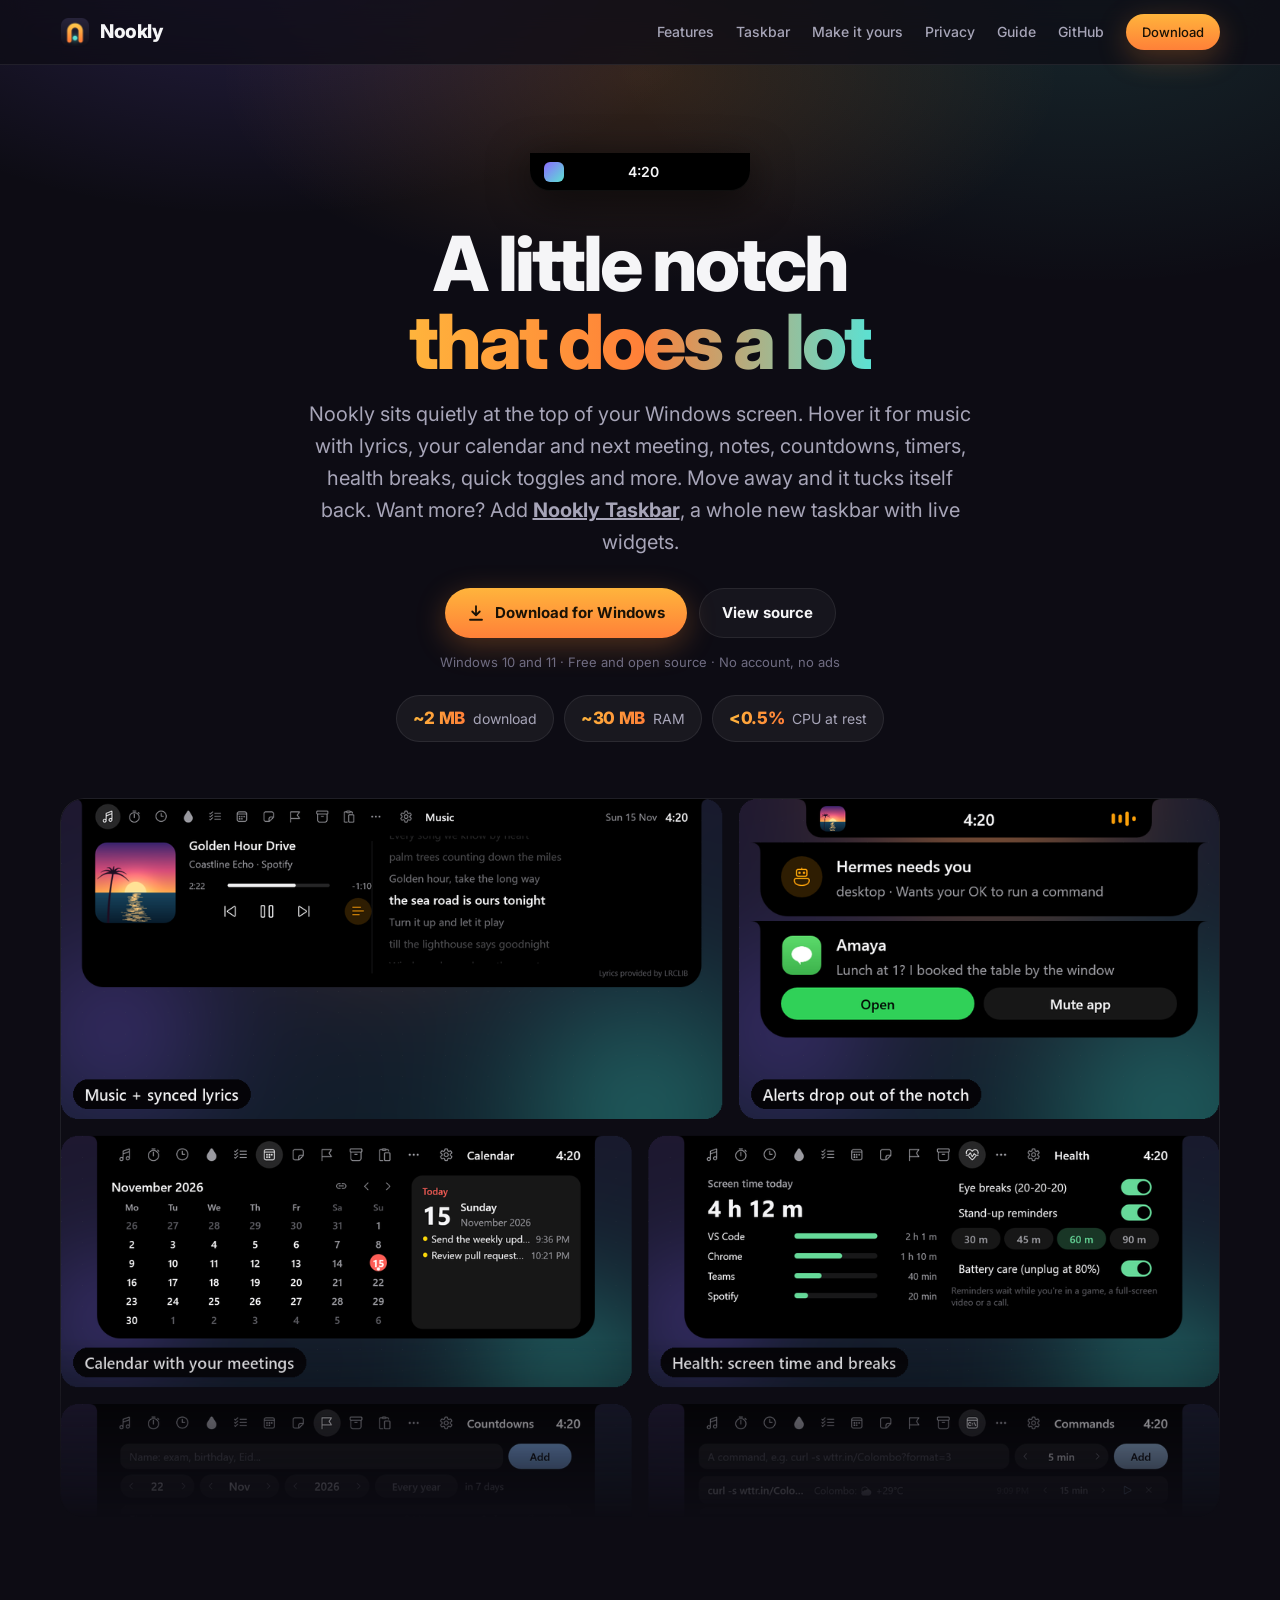
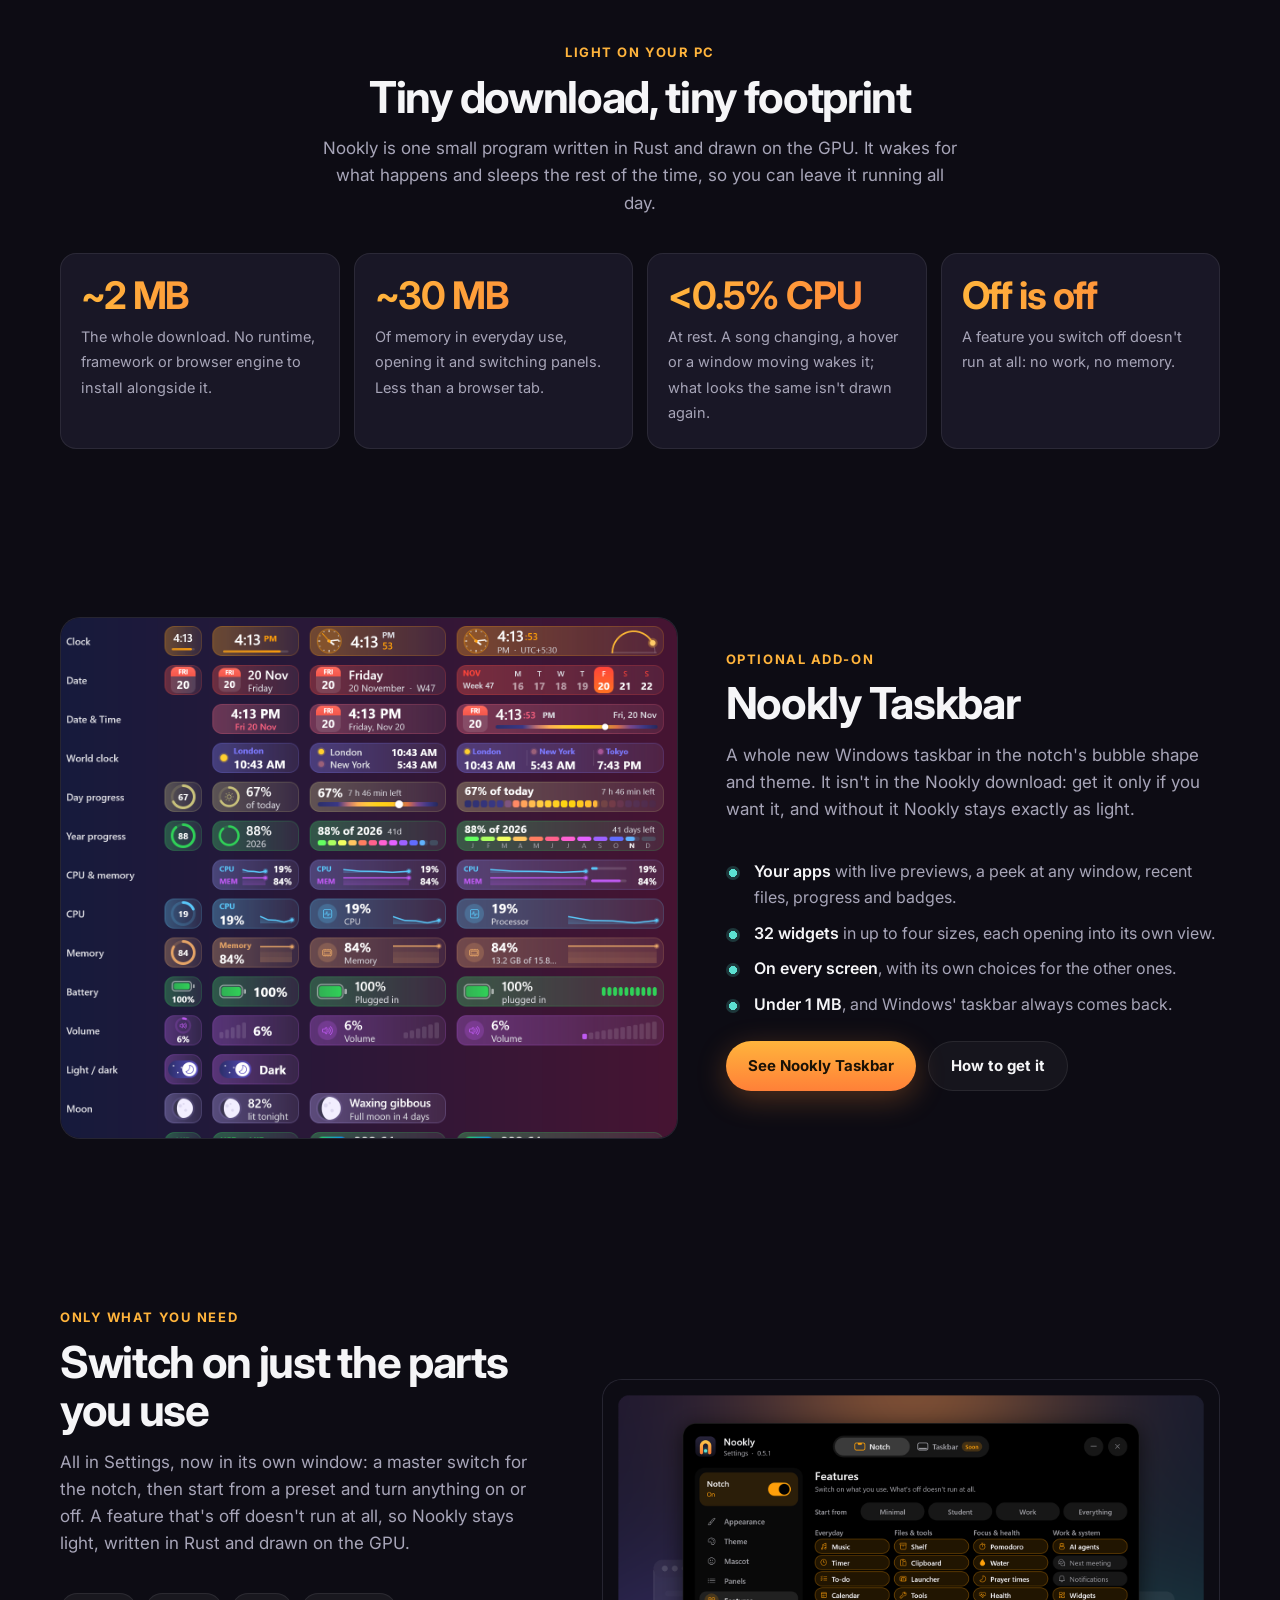
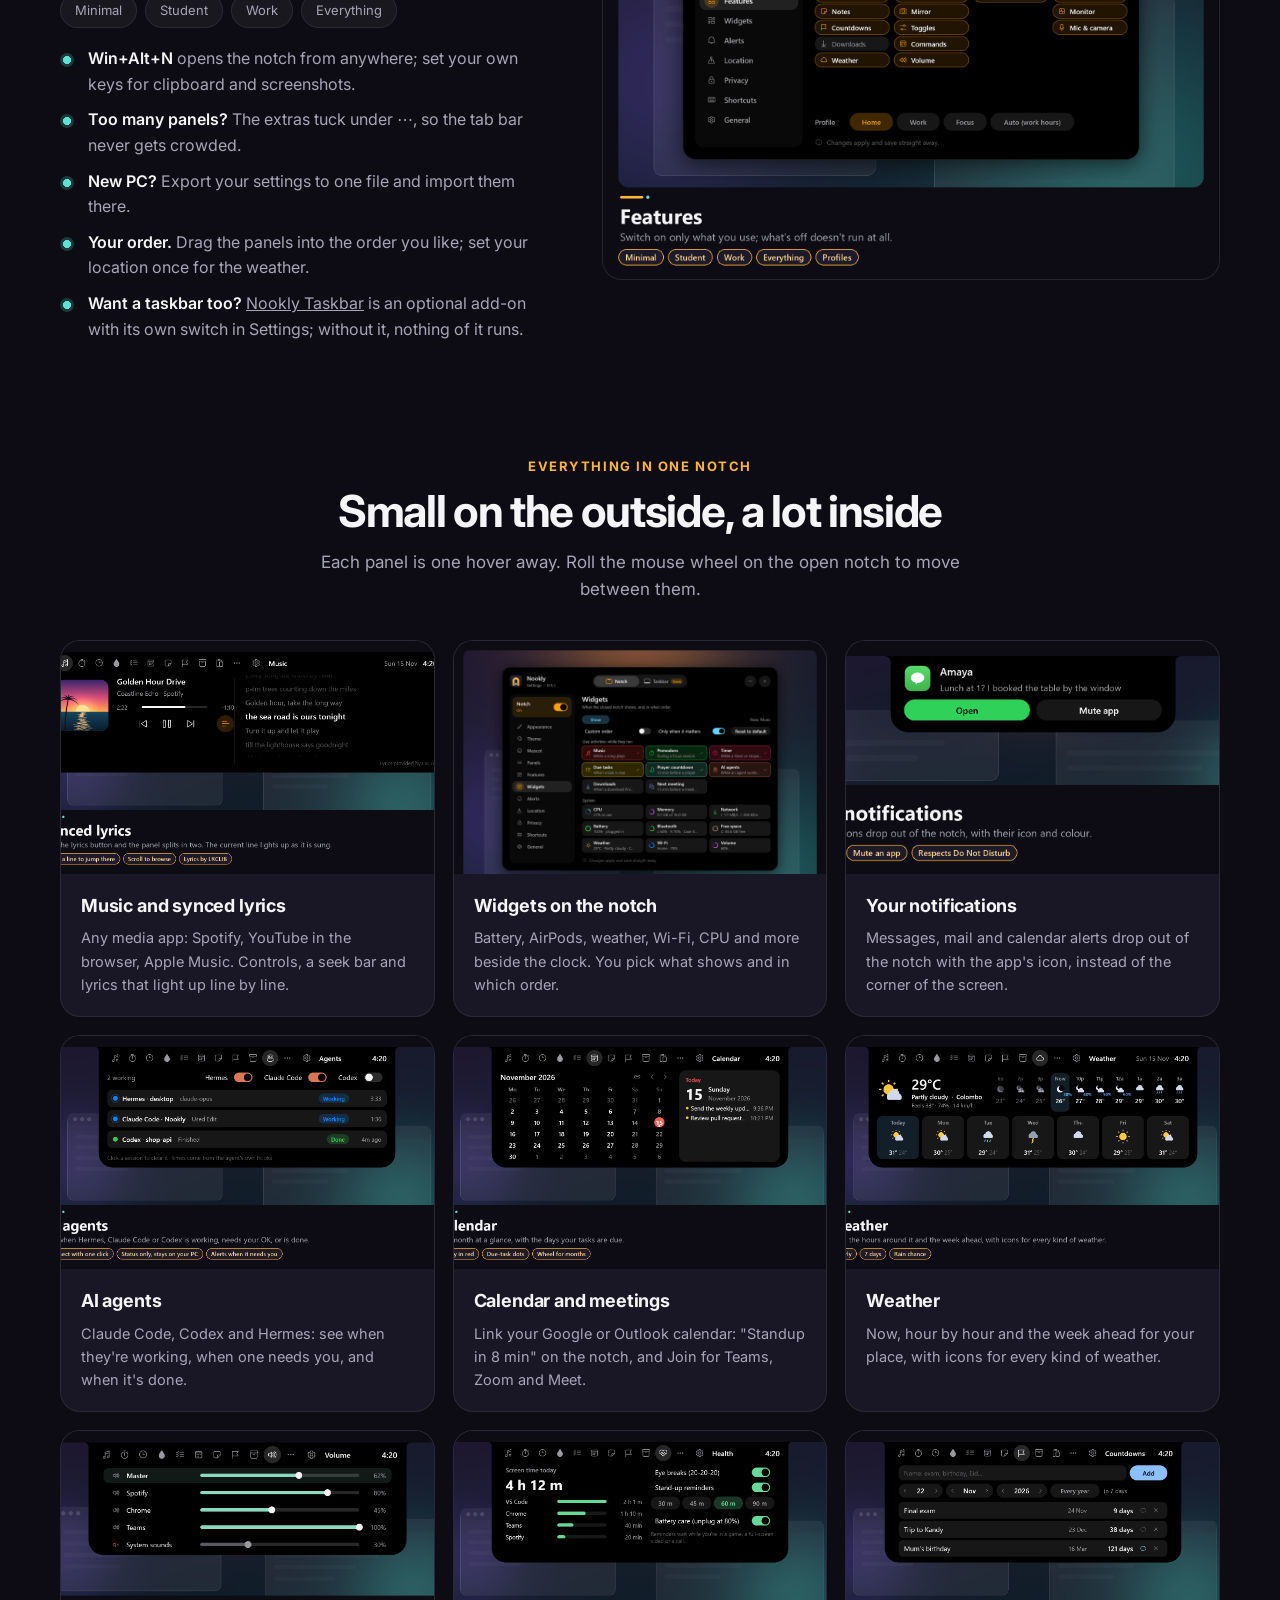
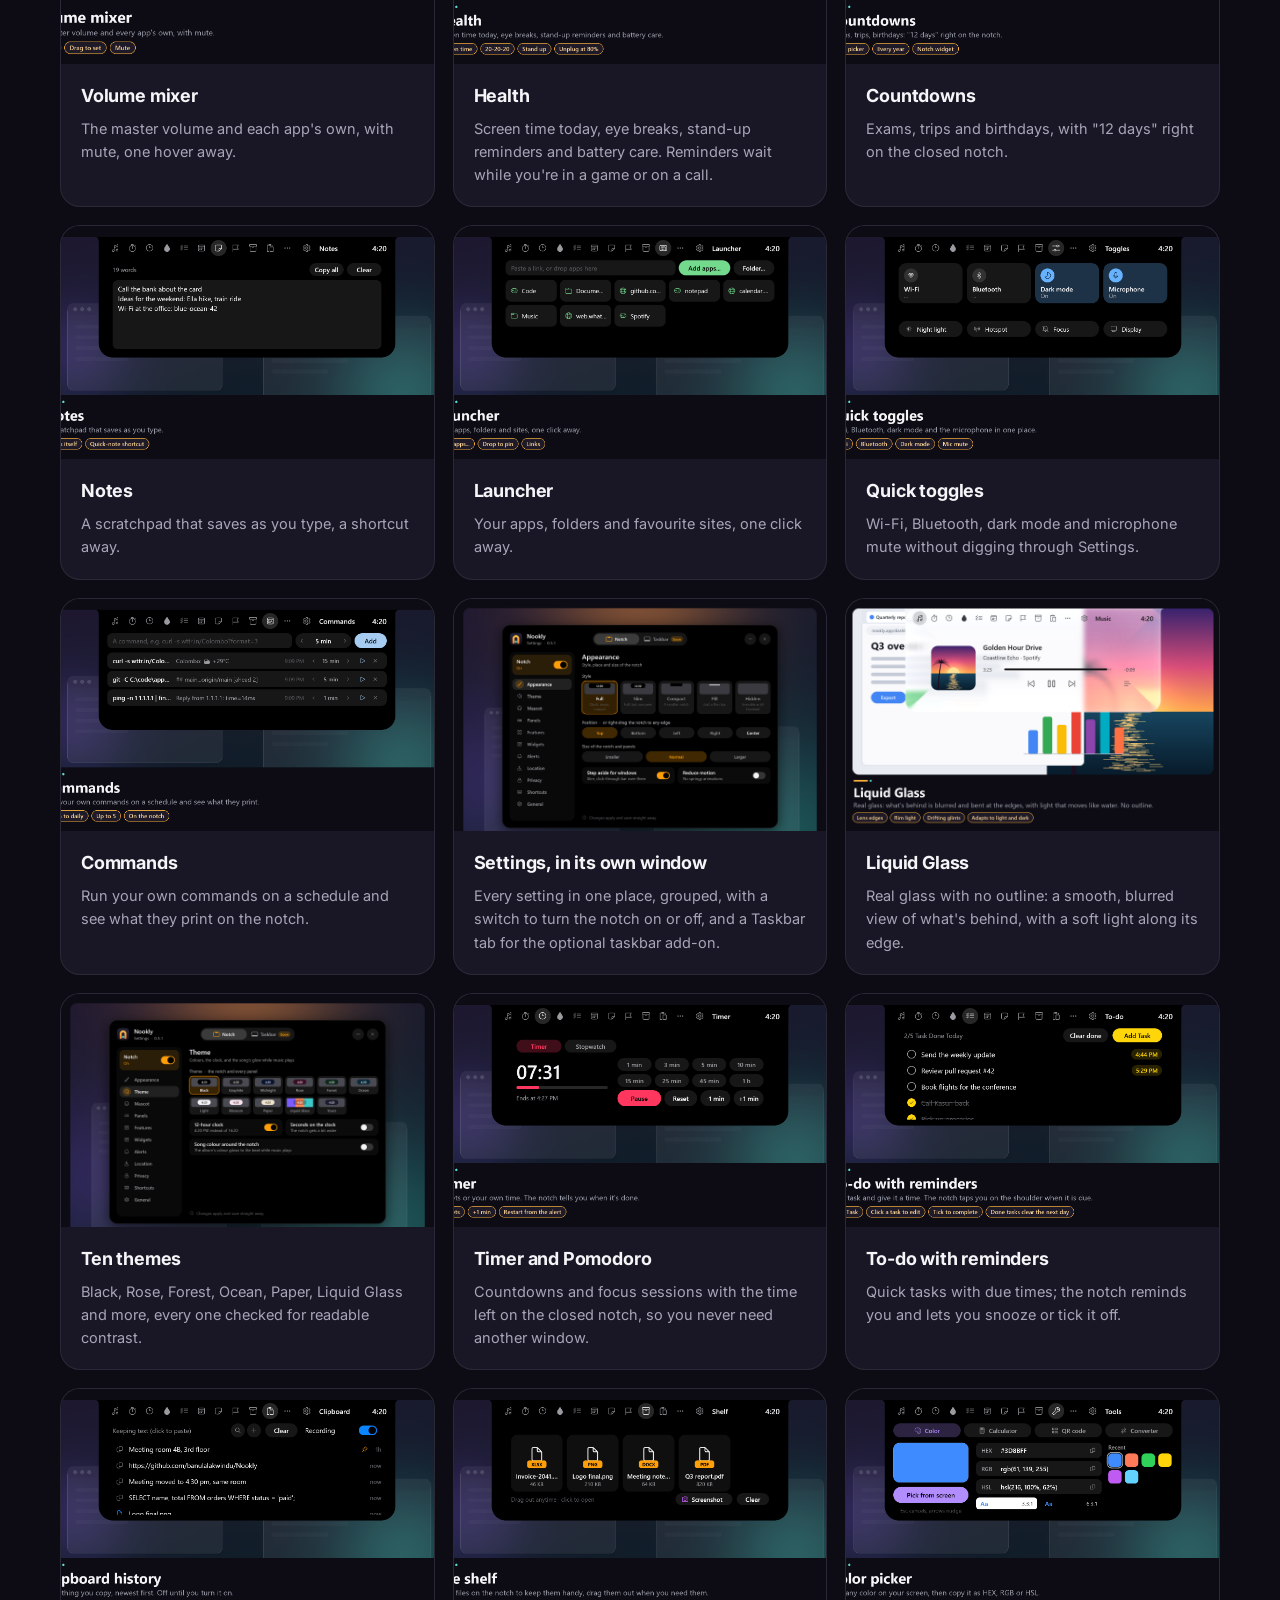
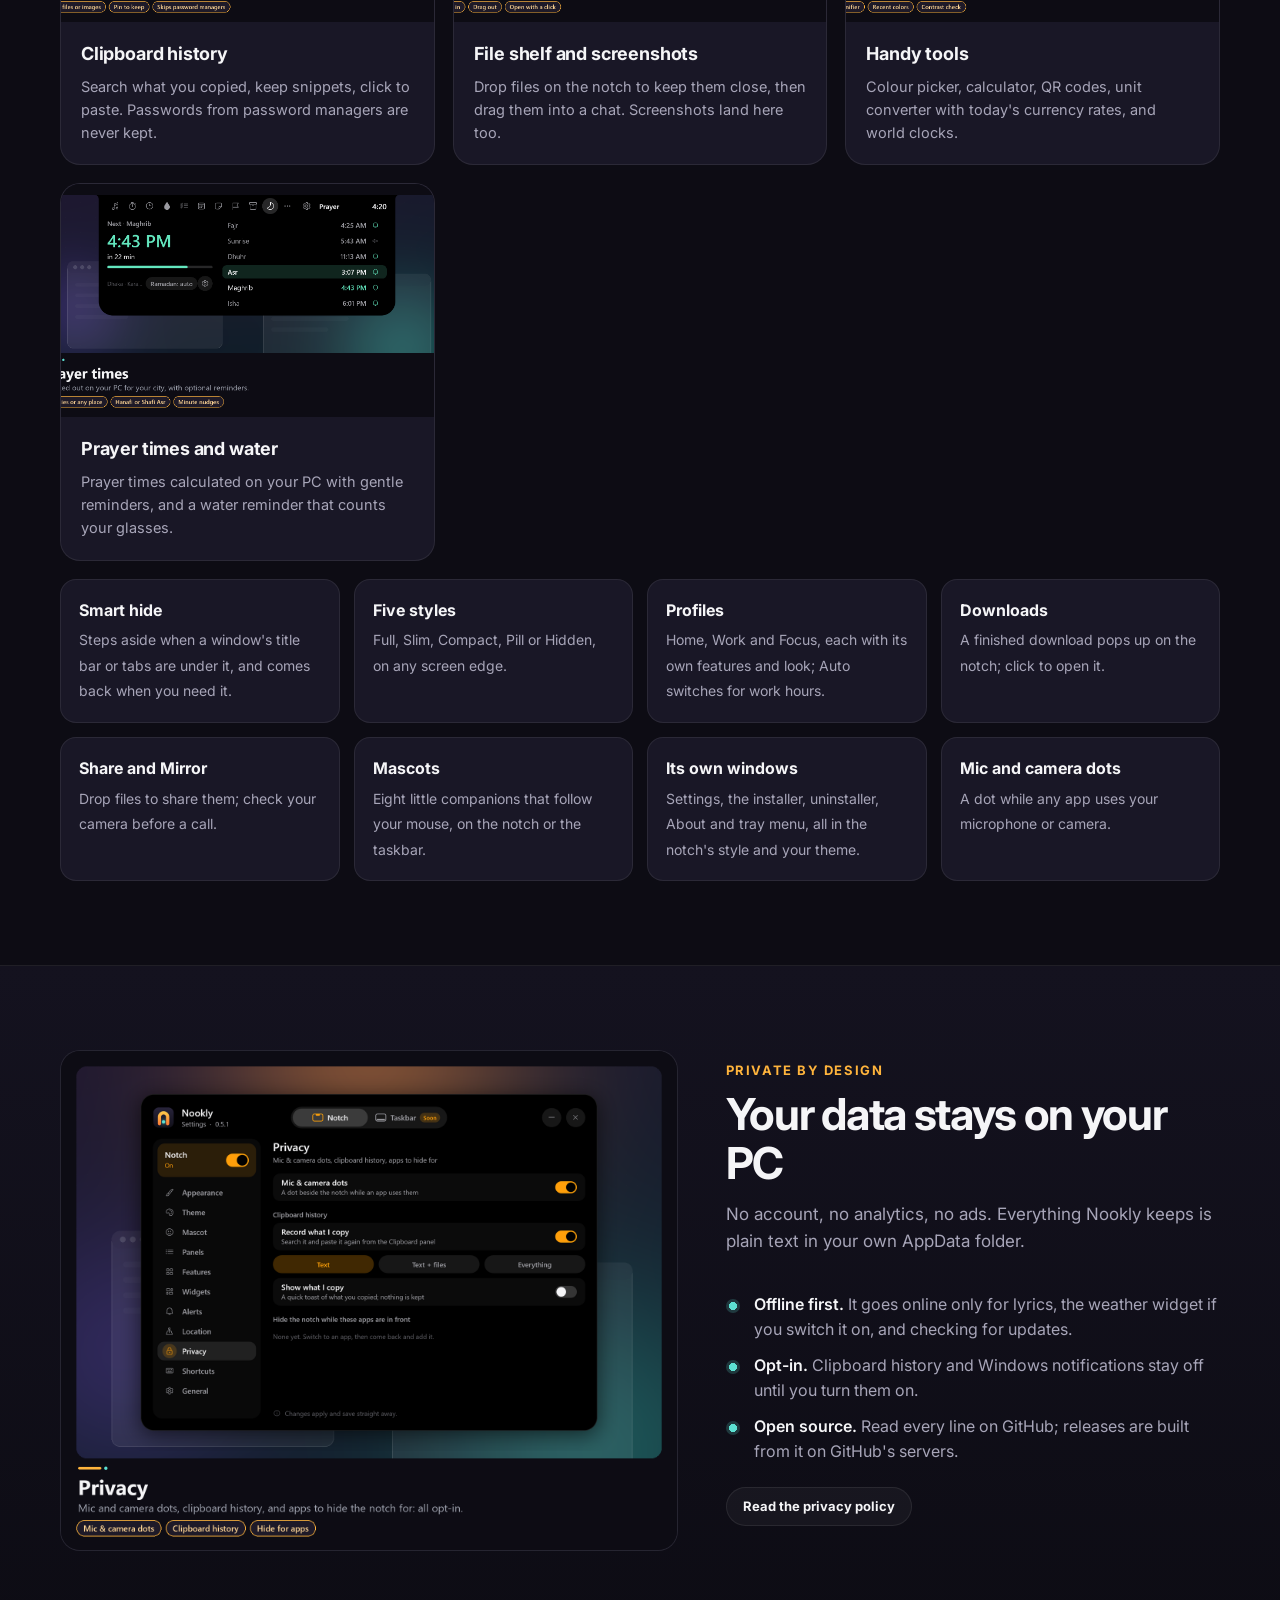
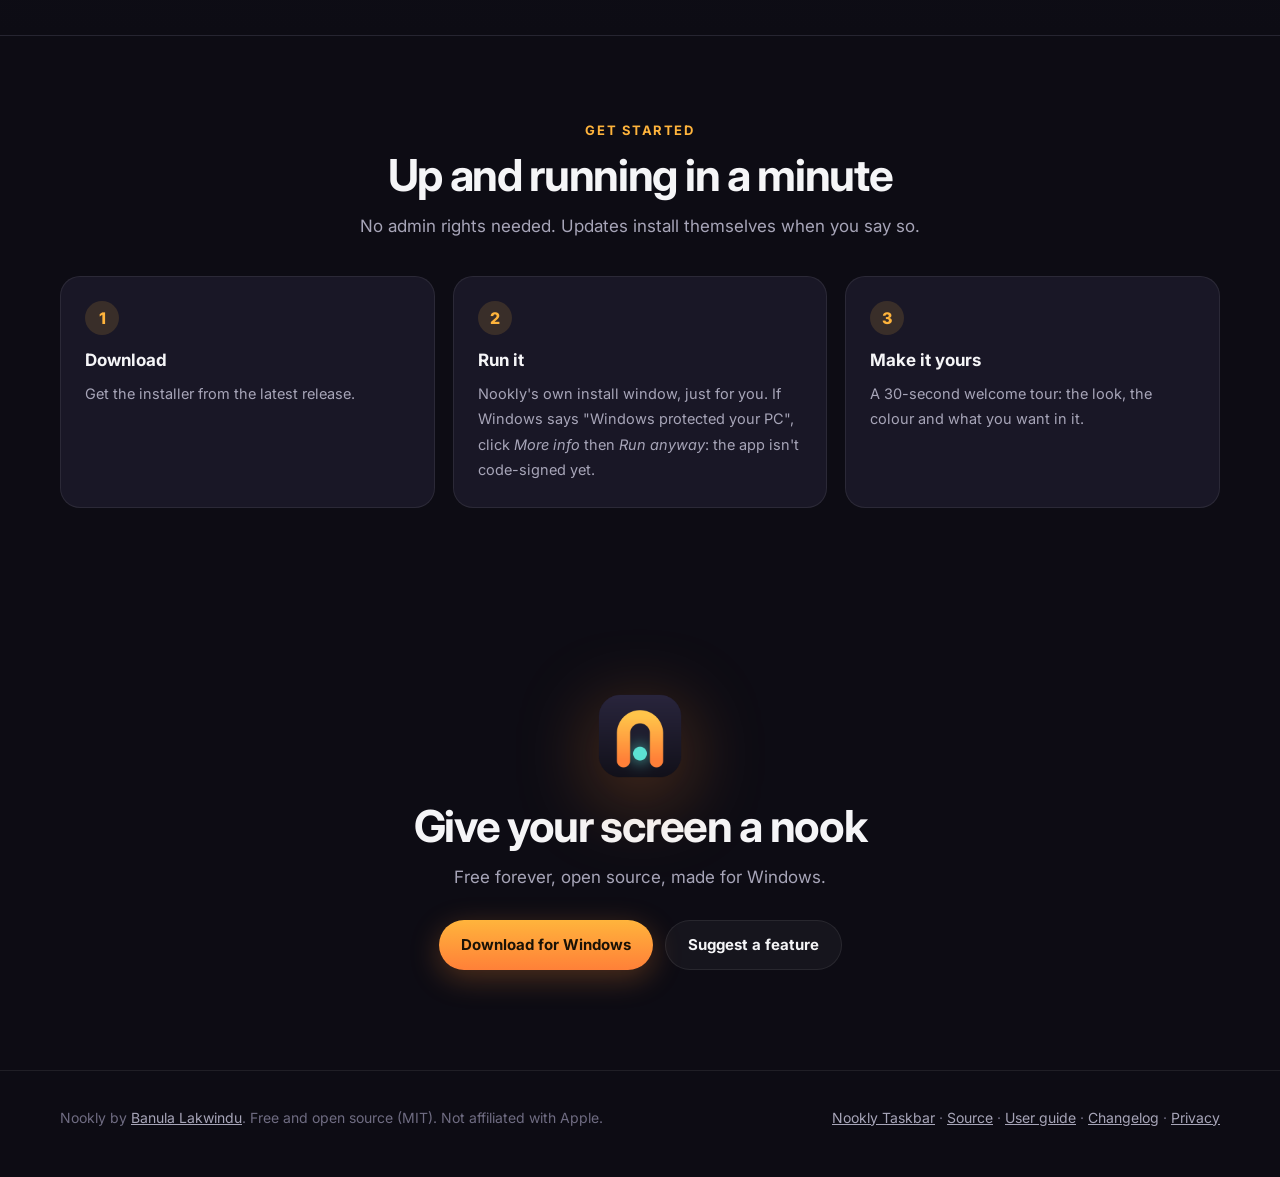
==== commit 1fddc001: "Nookly 1.0.0: lighter, smoother and steadier Over 40% smaller (the self-test is a build feature now," ====
--- a/docs/index.html
+++ b/docs/index.html
@@ -47,9 +47,9 @@
     </div>
     <div class="meta"><span id="dl-meta">Windows 10 and 11</span> · Free and open source · No account, no ads</div>
     <div class="stats" aria-label="Light on your PC">
-      <a href="#performance"><b>~3 MB</b> download</a>
+      <a href="#performance"><b>~2 MB</b> download</a>
       <a href="#performance"><b>~30 MB</b> RAM</a>
-      <a href="#performance"><b>~0%</b> CPU at rest</a>
+      <a href="#performance"><b>&lt;0.5%</b> CPU at rest</a>
     </div>
     <img class="shot-hero" src="images/hero-collage.png" alt="Nookly: music with lyrics, alerts, AI agents, tools, system monitor and clipboard">
   </div>
@@ -63,9 +63,9 @@
       <p class="sub">Nookly is one small program written in Rust and drawn on the GPU. It wakes for what happens and sleeps the rest of the time, so you can leave it running all day.</p>
     </div>
     <div class="perf">
-      <div><b>~3 MB</b><span>The whole download. No runtime, framework or browser engine to install alongside it.</span></div>
+      <div><b>~2 MB</b><span>The whole download. No runtime, framework or browser engine to install alongside it.</span></div>
       <div><b>~30 MB</b><span>Of memory in everyday use, opening it and switching panels. Less than a browser tab.</span></div>
-      <div><b>~0% CPU</b><span>At rest. A song changing, a hover or a window moving wakes it; nothing polls.</span></div>
+      <div><b>&lt;0.5% CPU</b><span>At rest. A song changing, a hover or a window moving wakes it; what looks the same isn't drawn again.</span></div>
       <div><b>Off is off</b><span>A feature you switch off doesn't run at all: no work, no memory.</span></div>
     </div>
   </div>
@@ -130,7 +130,7 @@
       <div class="card"><img src="images/toggles.png" alt="Quick toggles" loading="lazy"><div class="body"><h3>Quick toggles</h3><p>Wi-Fi, Bluetooth, dark mode and microphone mute without digging through Settings.</p></div></div>
       <div class="card"><img src="images/commands.png" alt="Commands" loading="lazy"><div class="body"><h3>Commands</h3><p>Run your own commands on a schedule and see what they print on the notch.</p></div></div>
       <div class="card"><img src="images/settings.png" alt="Settings window" loading="lazy"><div class="body"><h3>Settings, in its own window</h3><p>Every setting in one place, grouped, with a switch to turn the notch on or off, and a Taskbar tab for the optional taskbar add-on.</p></div></div>
-      <div class="card"><img src="images/glass.png" alt="Liquid Glass" loading="lazy"><div class="body"><h3>Liquid Glass</h3><p>Real glass with no outline: the edges bend what's behind like a lens, and light drifts through it like water.</p></div></div>
+      <div class="card"><img src="images/glass.png" alt="Liquid Glass" loading="lazy"><div class="body"><h3>Liquid Glass</h3><p>Real glass with no outline: a smooth, blurred view of what's behind, with a soft light along its edge.</p></div></div>
       <div class="card"><img src="images/themes.png" alt="Themes" loading="lazy"><div class="body"><h3>Ten themes</h3><p>Black, Rose, Forest, Ocean, Paper, Liquid Glass and more, every one checked for readable contrast.</p></div></div>
       <div class="card"><img src="images/timer.png" alt="Timer" loading="lazy"><div class="body"><h3>Timer and Pomodoro</h3><p>Countdowns and focus sessions with the time left on the closed notch, so you never need another window.</p></div></div>
       <div class="card"><img src="images/todo.png" alt="To-do" loading="lazy"><div class="body"><h3>To-do with reminders</h3><p>Quick tasks with due times; the notch reminds you and lets you snooze or tick it off.</p></div></div>
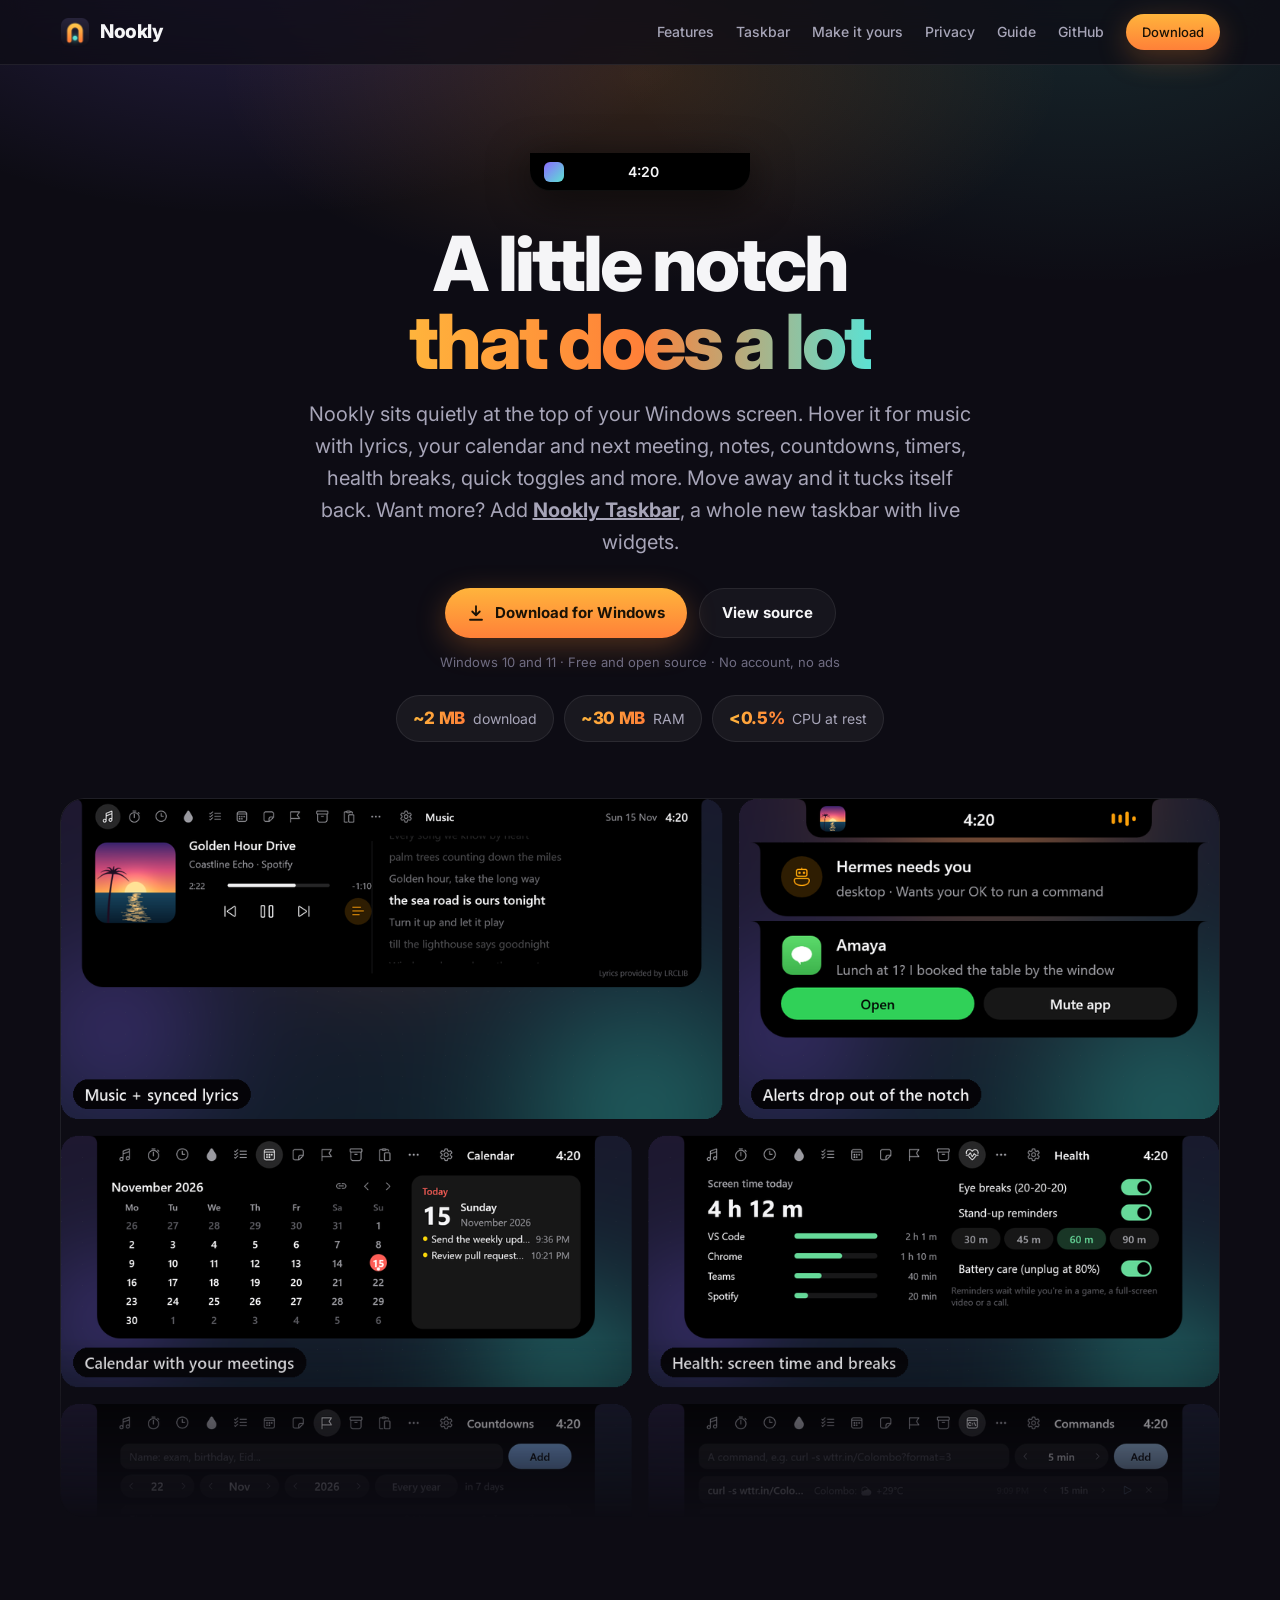
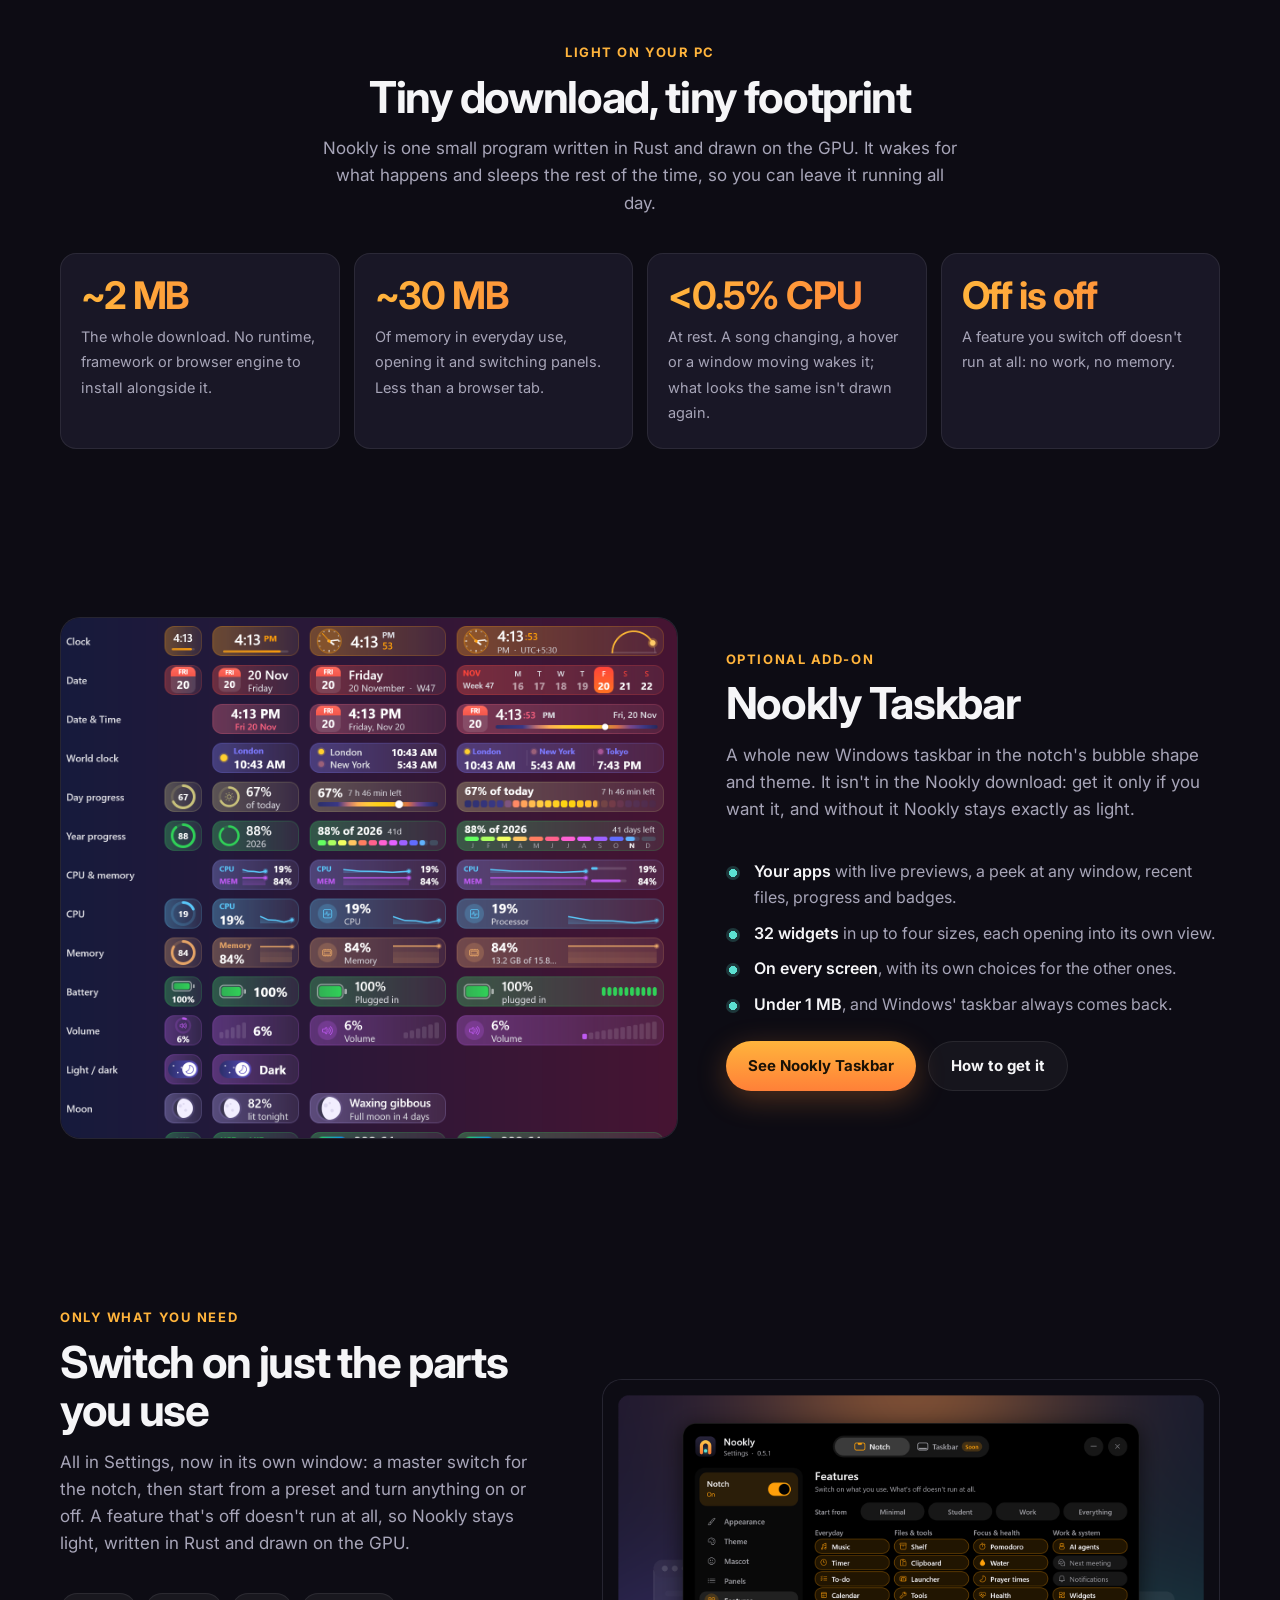
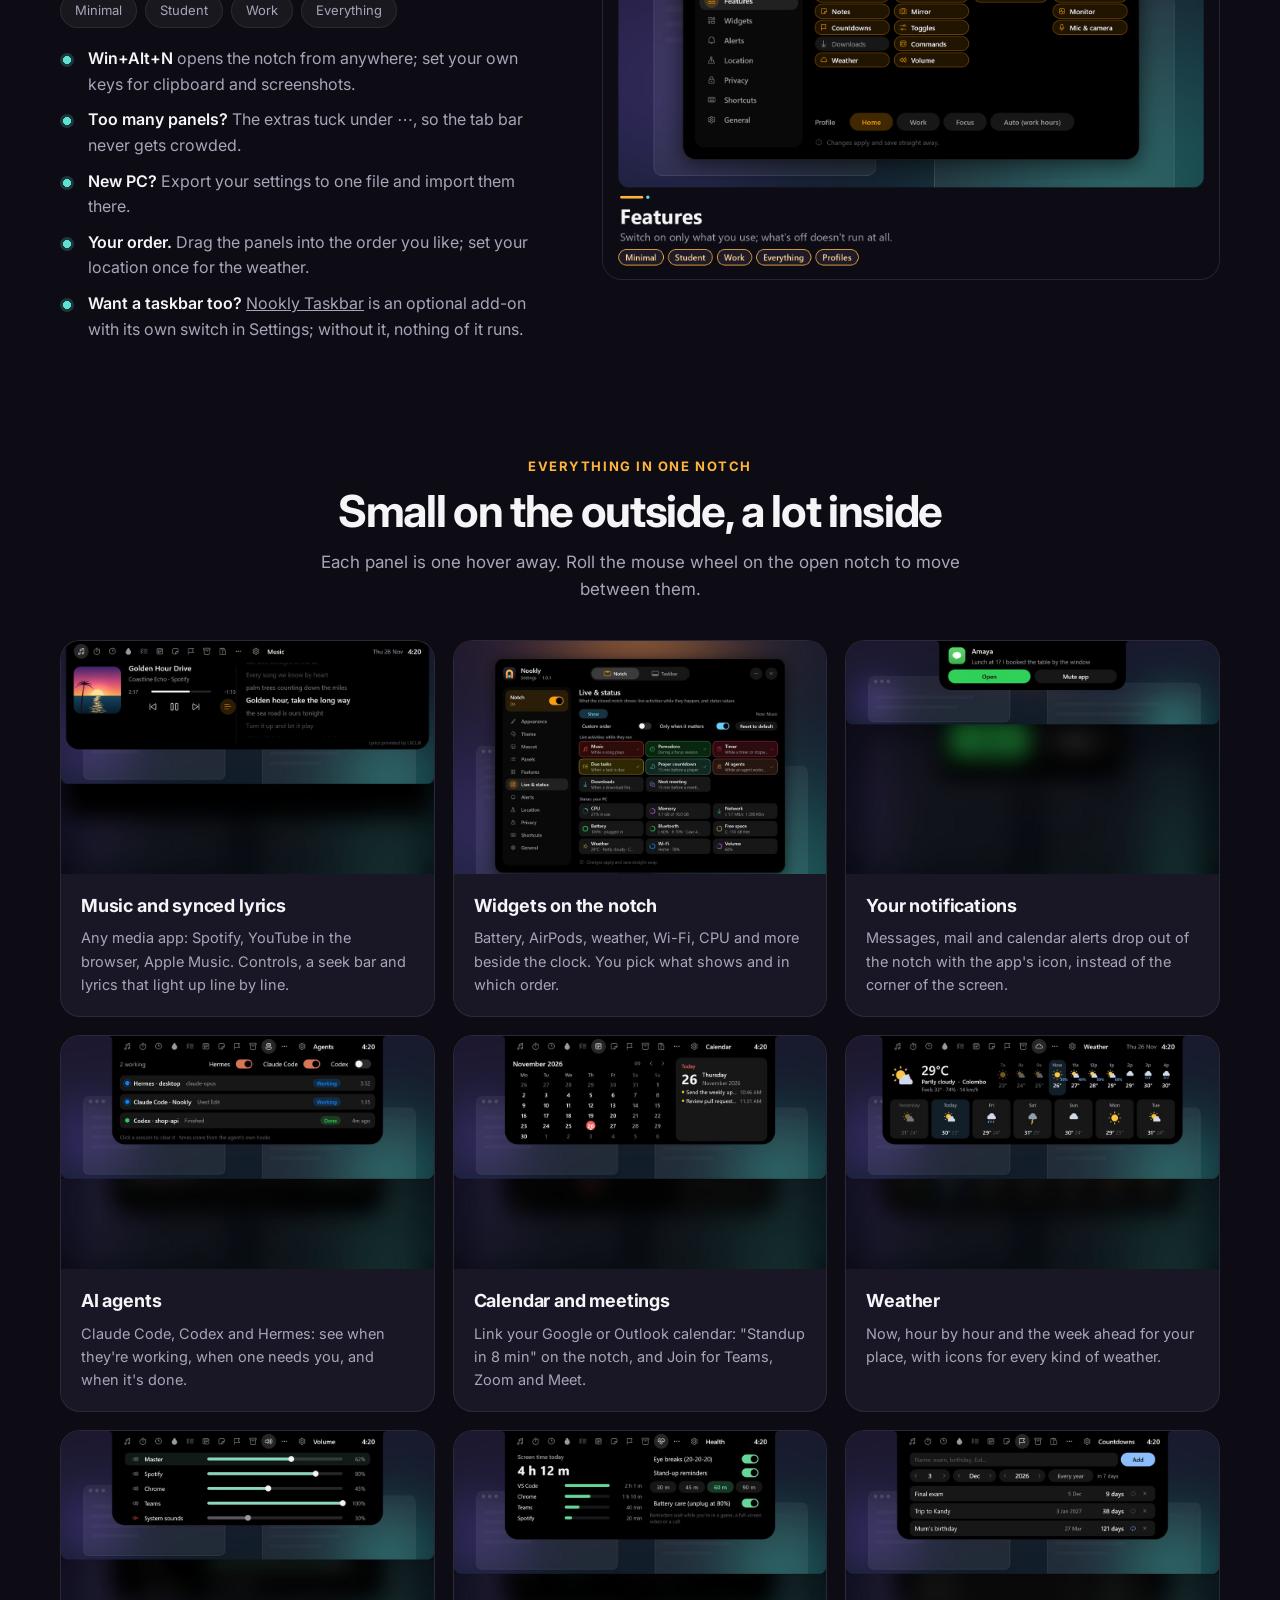
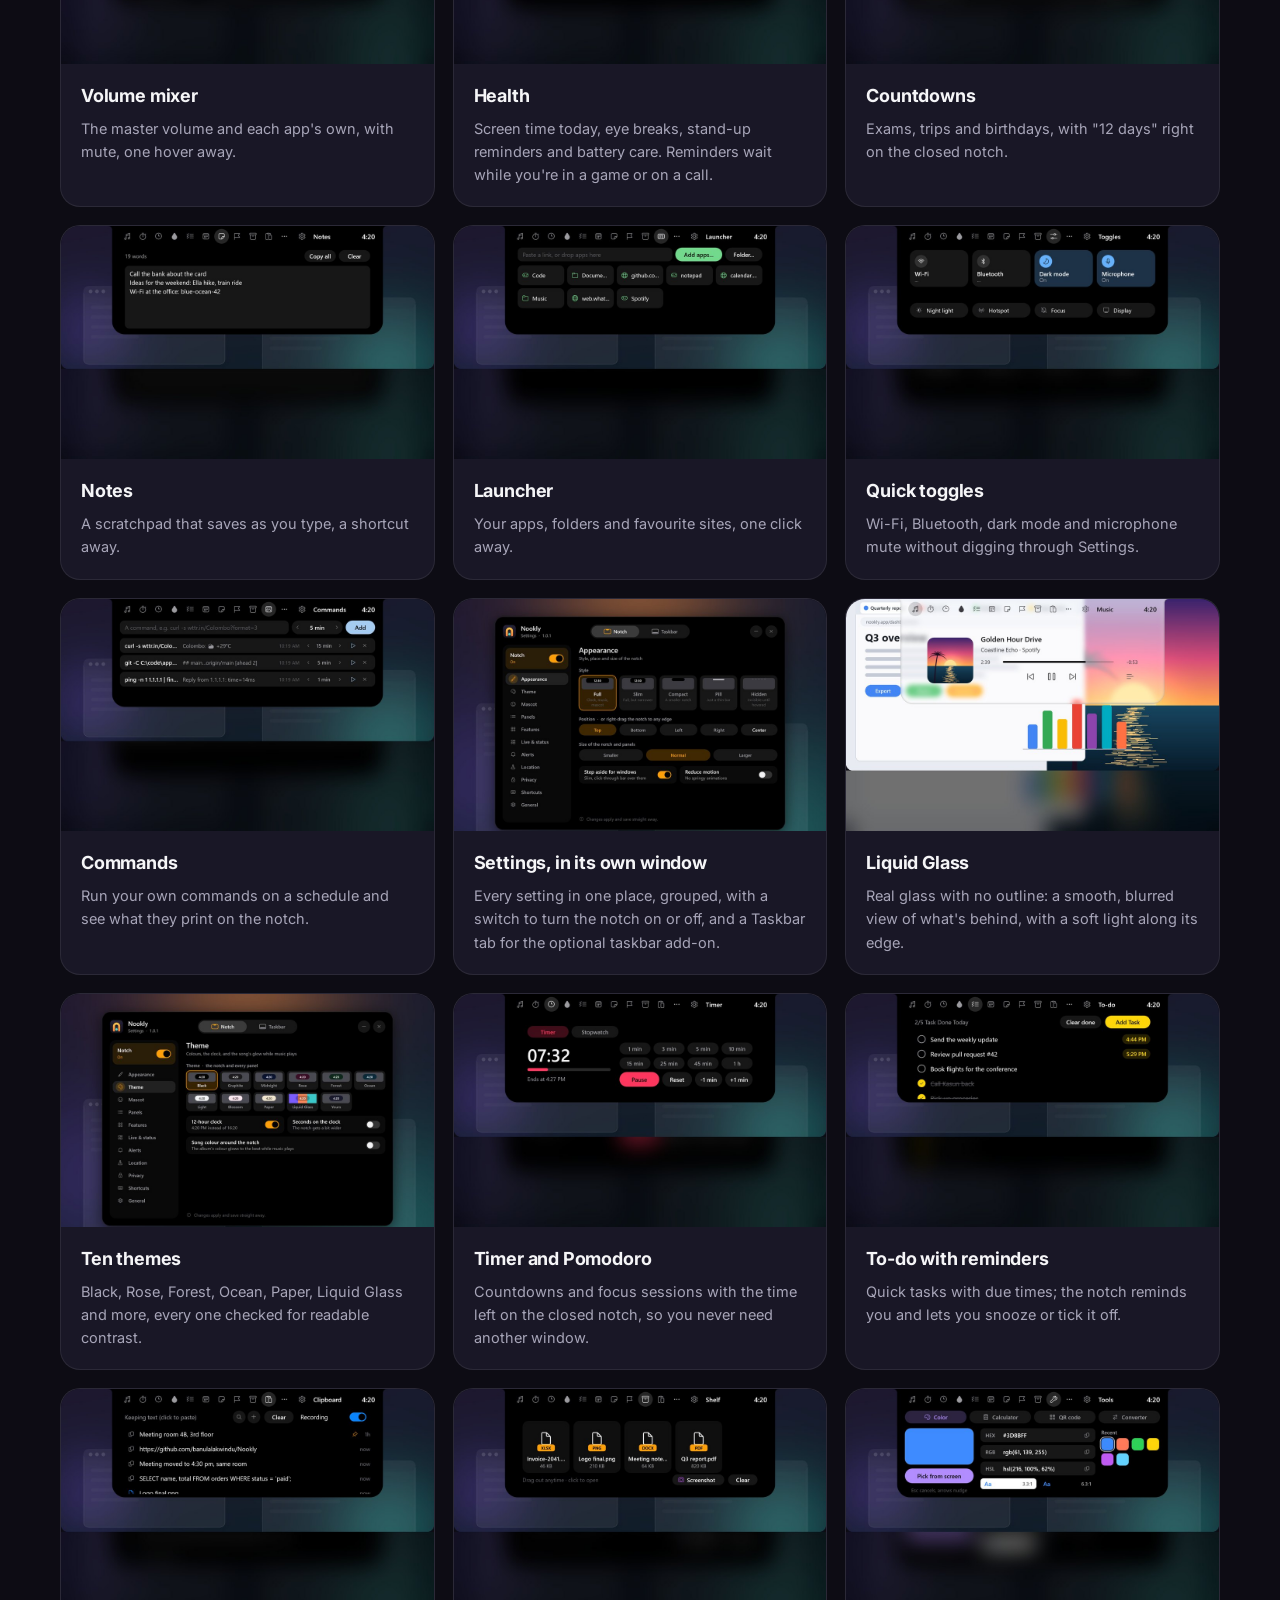
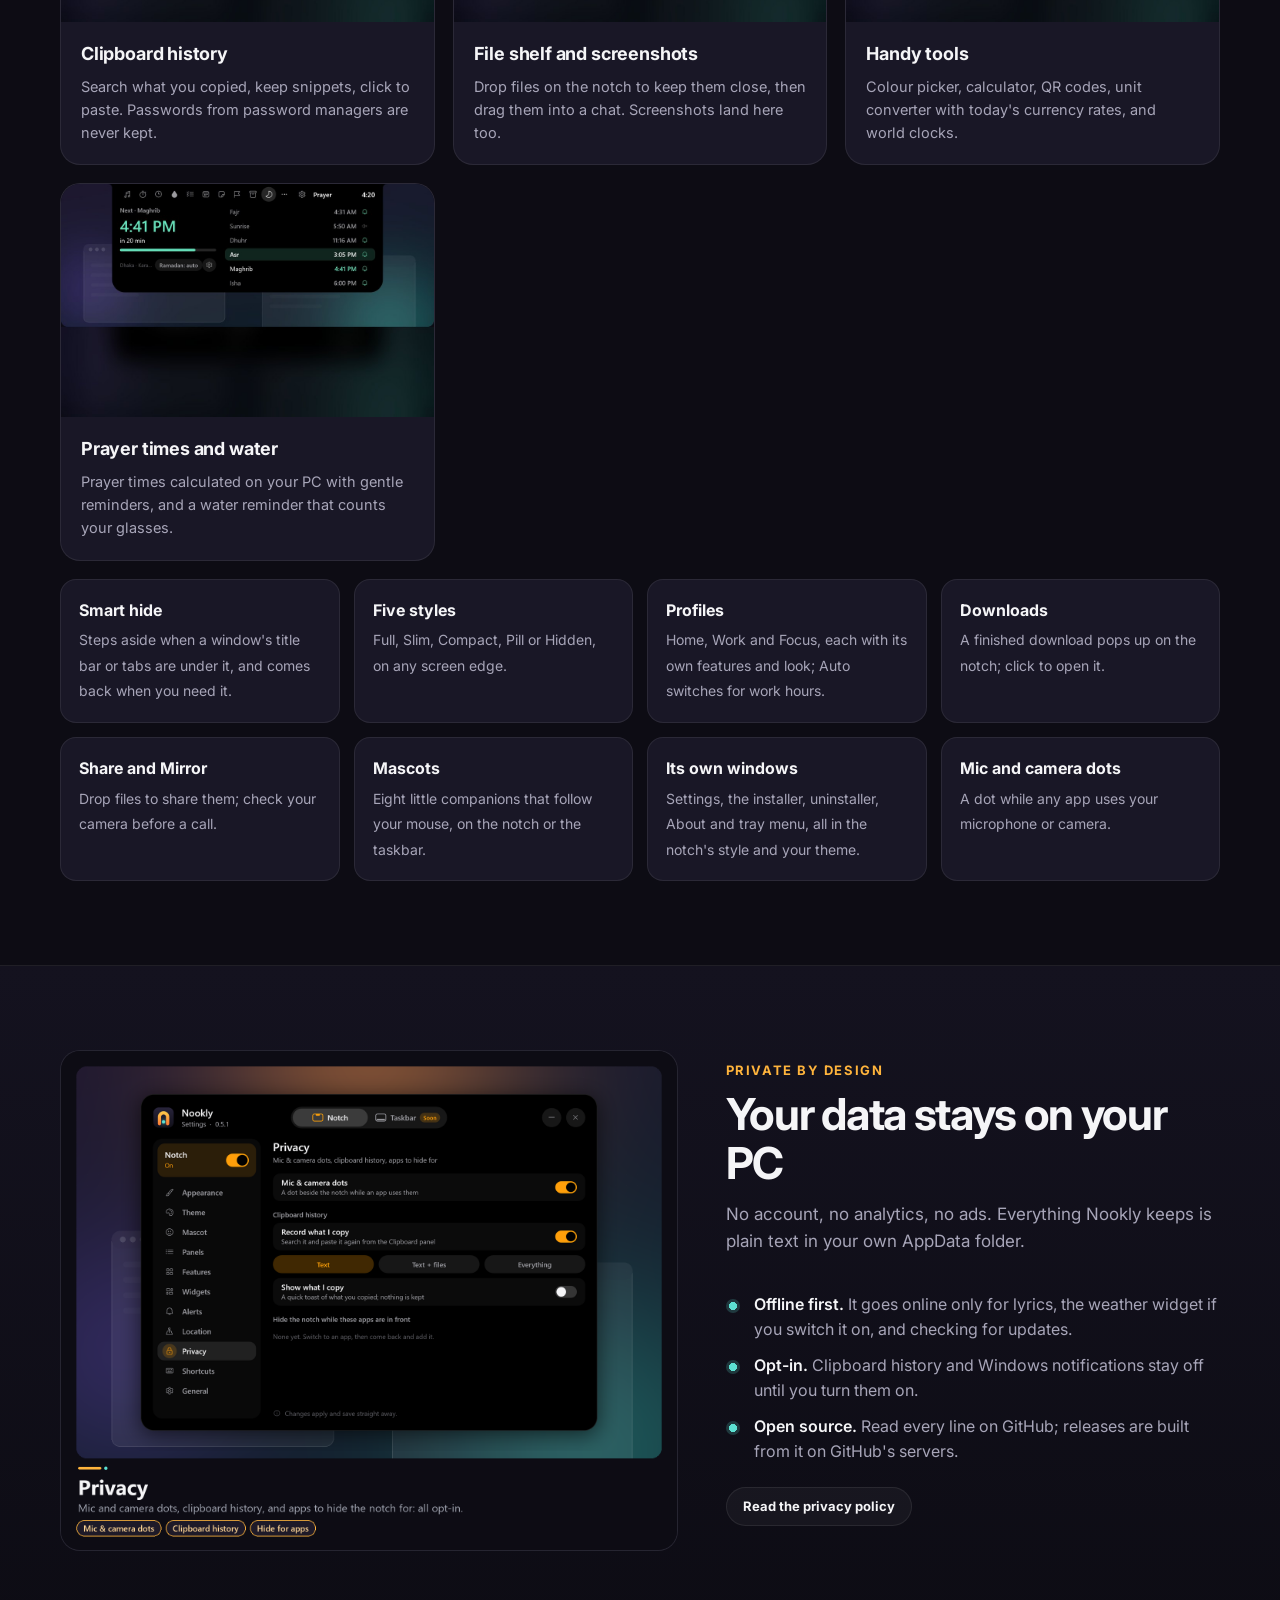
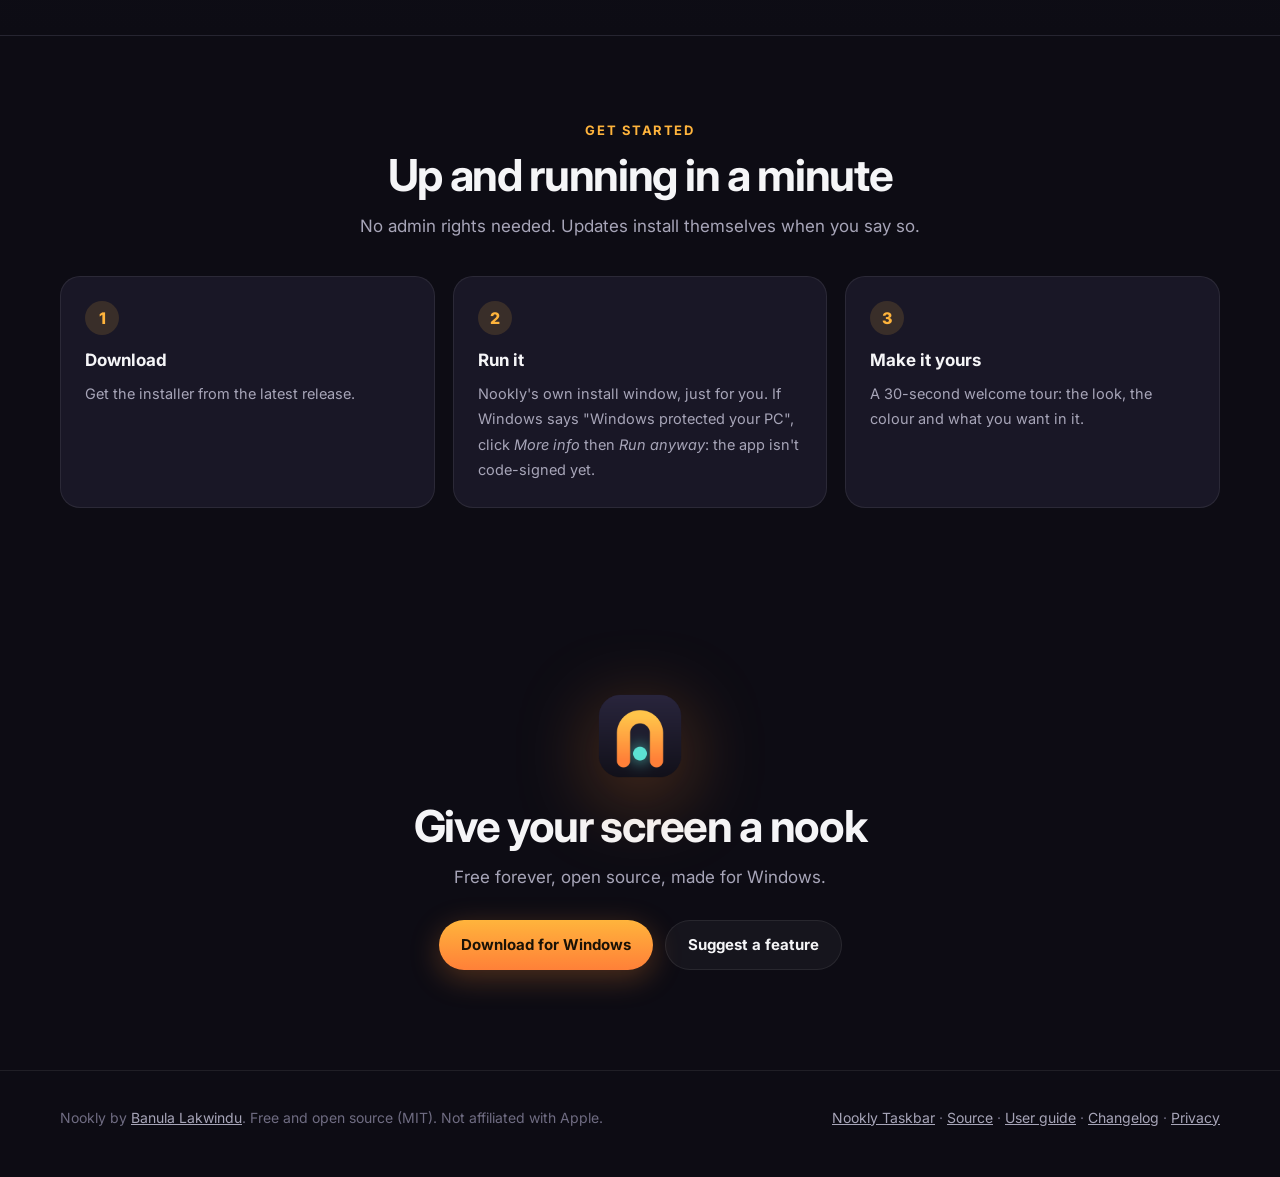
==== commit fdefb606: "Nookly 1.0.1: meetings in every time zone" ====
--- a/docs/index.html
+++ b/docs/index.html
@@ -116,28 +116,28 @@
       <p class="sub">Each panel is one hover away. Roll the mouse wheel on the open notch to move between them.</p>
     </div>
     <div class="grid">
-      <div class="card"><img src="images/lyrics.png" alt="Music with synced lyrics" loading="lazy"><div class="body"><h3>Music and synced lyrics</h3><p>Any media app: Spotify, YouTube in the browser, Apple Music. Controls, a seek bar and lyrics that light up line by line.</p></div></div>
-      <div class="card"><img src="images/widgets.png" alt="Widgets on the closed notch" loading="lazy"><div class="body"><h3>Widgets on the notch</h3><p>Battery, AirPods, weather, Wi-Fi, CPU and more beside the clock. You pick what shows and in which order.</p></div></div>
-      <div class="card"><img src="images/notifications.png" alt="Windows notifications in the notch" loading="lazy"><div class="body"><h3>Your notifications</h3><p>Messages, mail and calendar alerts drop out of the notch with the app's icon, instead of the corner of the screen.</p></div></div>
-      <div class="card"><img src="images/agents.png" alt="AI agents" loading="lazy"><div class="body"><h3>AI agents</h3><p>Claude Code, Codex and Hermes: see when they're working, when one needs you, and when it's done.</p></div></div>
-      <div class="card"><img src="images/calendar.png" alt="Calendar" loading="lazy"><div class="body"><h3>Calendar and meetings</h3><p>Link your Google or Outlook calendar: "Standup in 8 min" on the notch, and Join for Teams, Zoom and Meet.</p></div></div>
-      <div class="card"><img src="images/weather.png" alt="Weather" loading="lazy"><div class="body"><h3>Weather</h3><p>Now, hour by hour and the week ahead for your place, with icons for every kind of weather.</p></div></div>
-      <div class="card"><img src="images/volume.png" alt="Volume mixer" loading="lazy"><div class="body"><h3>Volume mixer</h3><p>The master volume and each app's own, with mute, one hover away.</p></div></div>
-      <div class="card"><img src="images/health.png" alt="Health" loading="lazy"><div class="body"><h3>Health</h3><p>Screen time today, eye breaks, stand-up reminders and battery care. Reminders wait while you're in a game or on a call.</p></div></div>
-      <div class="card"><img src="images/countdowns.png" alt="Countdowns" loading="lazy"><div class="body"><h3>Countdowns</h3><p>Exams, trips and birthdays, with "12 days" right on the closed notch.</p></div></div>
-      <div class="card"><img src="images/notes.png" alt="Notes" loading="lazy"><div class="body"><h3>Notes</h3><p>A scratchpad that saves as you type, a shortcut away.</p></div></div>
-      <div class="card"><img src="images/launcher.png" alt="Launcher" loading="lazy"><div class="body"><h3>Launcher</h3><p>Your apps, folders and favourite sites, one click away.</p></div></div>
-      <div class="card"><img src="images/toggles.png" alt="Quick toggles" loading="lazy"><div class="body"><h3>Quick toggles</h3><p>Wi-Fi, Bluetooth, dark mode and microphone mute without digging through Settings.</p></div></div>
-      <div class="card"><img src="images/commands.png" alt="Commands" loading="lazy"><div class="body"><h3>Commands</h3><p>Run your own commands on a schedule and see what they print on the notch.</p></div></div>
-      <div class="card"><img src="images/settings.png" alt="Settings window" loading="lazy"><div class="body"><h3>Settings, in its own window</h3><p>Every setting in one place, grouped, with a switch to turn the notch on or off, and a Taskbar tab for the optional taskbar add-on.</p></div></div>
-      <div class="card"><img src="images/glass.png" alt="Liquid Glass" loading="lazy"><div class="body"><h3>Liquid Glass</h3><p>Real glass with no outline: a smooth, blurred view of what's behind, with a soft light along its edge.</p></div></div>
-      <div class="card"><img src="images/themes.png" alt="Themes" loading="lazy"><div class="body"><h3>Ten themes</h3><p>Black, Rose, Forest, Ocean, Paper, Liquid Glass and more, every one checked for readable contrast.</p></div></div>
-      <div class="card"><img src="images/timer.png" alt="Timer" loading="lazy"><div class="body"><h3>Timer and Pomodoro</h3><p>Countdowns and focus sessions with the time left on the closed notch, so you never need another window.</p></div></div>
-      <div class="card"><img src="images/todo.png" alt="To-do" loading="lazy"><div class="body"><h3>To-do with reminders</h3><p>Quick tasks with due times; the notch reminds you and lets you snooze or tick it off.</p></div></div>
-      <div class="card"><img src="images/clipboard.png" alt="Clipboard history" loading="lazy"><div class="body"><h3>Clipboard history</h3><p>Search what you copied, keep snippets, click to paste. Passwords from password managers are never kept.</p></div></div>
-      <div class="card"><img src="images/shelf.png" alt="File shelf" loading="lazy"><div class="body"><h3>File shelf and screenshots</h3><p>Drop files on the notch to keep them close, then drag them into a chat. Screenshots land here too.</p></div></div>
-      <div class="card"><img src="images/tools.png" alt="Tools" loading="lazy"><div class="body"><h3>Handy tools</h3><p>Colour picker, calculator, QR codes, unit converter with today's currency rates, and world clocks.</p></div></div>
-      <div class="card"><img src="images/prayer.png" alt="Prayer times" loading="lazy"><div class="body"><h3>Prayer times and water</h3><p>Prayer times calculated on your PC with gentle reminders, and a water reminder that counts your glasses.</p></div></div>
+      <div class="card"><img src="images/cards/lyrics.jpg" data-full="images/lyrics.png" alt="Music with synced lyrics" loading="lazy"><div class="body"><h3>Music and synced lyrics</h3><p>Any media app: Spotify, YouTube in the browser, Apple Music. Controls, a seek bar and lyrics that light up line by line.</p></div></div>
+      <div class="card"><img src="images/cards/widgets.jpg" data-full="images/widgets.png" alt="Widgets on the closed notch" loading="lazy"><div class="body"><h3>Widgets on the notch</h3><p>Battery, AirPods, weather, Wi-Fi, CPU and more beside the clock. You pick what shows and in which order.</p></div></div>
+      <div class="card"><img src="images/cards/notifications.jpg" data-full="images/notifications.png" alt="Windows notifications in the notch" loading="lazy"><div class="body"><h3>Your notifications</h3><p>Messages, mail and calendar alerts drop out of the notch with the app's icon, instead of the corner of the screen.</p></div></div>
+      <div class="card"><img src="images/cards/agents.jpg" data-full="images/agents.png" alt="AI agents" loading="lazy"><div class="body"><h3>AI agents</h3><p>Claude Code, Codex and Hermes: see when they're working, when one needs you, and when it's done.</p></div></div>
+      <div class="card"><img src="images/cards/calendar.jpg" data-full="images/calendar.png" alt="Calendar" loading="lazy"><div class="body"><h3>Calendar and meetings</h3><p>Link your Google or Outlook calendar: "Standup in 8 min" on the notch, and Join for Teams, Zoom and Meet.</p></div></div>
+      <div class="card"><img src="images/cards/weather.jpg" data-full="images/weather.png" alt="Weather" loading="lazy"><div class="body"><h3>Weather</h3><p>Now, hour by hour and the week ahead for your place, with icons for every kind of weather.</p></div></div>
+      <div class="card"><img src="images/cards/volume.jpg" data-full="images/volume.png" alt="Volume mixer" loading="lazy"><div class="body"><h3>Volume mixer</h3><p>The master volume and each app's own, with mute, one hover away.</p></div></div>
+      <div class="card"><img src="images/cards/health.jpg" data-full="images/health.png" alt="Health" loading="lazy"><div class="body"><h3>Health</h3><p>Screen time today, eye breaks, stand-up reminders and battery care. Reminders wait while you're in a game or on a call.</p></div></div>
+      <div class="card"><img src="images/cards/countdowns.jpg" data-full="images/countdowns.png" alt="Countdowns" loading="lazy"><div class="body"><h3>Countdowns</h3><p>Exams, trips and birthdays, with "12 days" right on the closed notch.</p></div></div>
+      <div class="card"><img src="images/cards/notes.jpg" data-full="images/notes.png" alt="Notes" loading="lazy"><div class="body"><h3>Notes</h3><p>A scratchpad that saves as you type, a shortcut away.</p></div></div>
+      <div class="card"><img src="images/cards/launcher.jpg" data-full="images/launcher.png" alt="Launcher" loading="lazy"><div class="body"><h3>Launcher</h3><p>Your apps, folders and favourite sites, one click away.</p></div></div>
+      <div class="card"><img src="images/cards/toggles.jpg" data-full="images/toggles.png" alt="Quick toggles" loading="lazy"><div class="body"><h3>Quick toggles</h3><p>Wi-Fi, Bluetooth, dark mode and microphone mute without digging through Settings.</p></div></div>
+      <div class="card"><img src="images/cards/commands.jpg" data-full="images/commands.png" alt="Commands" loading="lazy"><div class="body"><h3>Commands</h3><p>Run your own commands on a schedule and see what they print on the notch.</p></div></div>
+      <div class="card"><img src="images/cards/settings.jpg" data-full="images/settings.png" alt="Settings window" loading="lazy"><div class="body"><h3>Settings, in its own window</h3><p>Every setting in one place, grouped, with a switch to turn the notch on or off, and a Taskbar tab for the optional taskbar add-on.</p></div></div>
+      <div class="card"><img src="images/cards/glass.jpg" data-full="images/glass.png" alt="Liquid Glass" loading="lazy"><div class="body"><h3>Liquid Glass</h3><p>Real glass with no outline: a smooth, blurred view of what's behind, with a soft light along its edge.</p></div></div>
+      <div class="card"><img src="images/cards/themes.jpg" data-full="images/themes.png" alt="Themes" loading="lazy"><div class="body"><h3>Ten themes</h3><p>Black, Rose, Forest, Ocean, Paper, Liquid Glass and more, every one checked for readable contrast.</p></div></div>
+      <div class="card"><img src="images/cards/timer.jpg" data-full="images/timer.png" alt="Timer" loading="lazy"><div class="body"><h3>Timer and Pomodoro</h3><p>Countdowns and focus sessions with the time left on the closed notch, so you never need another window.</p></div></div>
+      <div class="card"><img src="images/cards/todo.jpg" data-full="images/todo.png" alt="To-do" loading="lazy"><div class="body"><h3>To-do with reminders</h3><p>Quick tasks with due times; the notch reminds you and lets you snooze or tick it off.</p></div></div>
+      <div class="card"><img src="images/cards/clipboard.jpg" data-full="images/clipboard.png" alt="Clipboard history" loading="lazy"><div class="body"><h3>Clipboard history</h3><p>Search what you copied, keep snippets, click to paste. Passwords from password managers are never kept.</p></div></div>
+      <div class="card"><img src="images/cards/shelf.jpg" data-full="images/shelf.png" alt="File shelf" loading="lazy"><div class="body"><h3>File shelf and screenshots</h3><p>Drop files on the notch to keep them close, then drag them into a chat. Screenshots land here too.</p></div></div>
+      <div class="card"><img src="images/cards/tools.jpg" data-full="images/tools.png" alt="Tools" loading="lazy"><div class="body"><h3>Handy tools</h3><p>Colour picker, calculator, QR codes, unit converter with today's currency rates, and world clocks.</p></div></div>
+      <div class="card"><img src="images/cards/prayer.jpg" data-full="images/prayer.png" alt="Prayer times" loading="lazy"><div class="body"><h3>Prayer times and water</h3><p>Prayer times calculated on your PC with gentle reminders, and a water reminder that counts your glasses.</p></div></div>
     </div>
     <div class="mini">
       <div><b>Smart hide</b><span>Steps aside when a window's title bar or tabs are under it, and comes back when you need it.</span></div>
